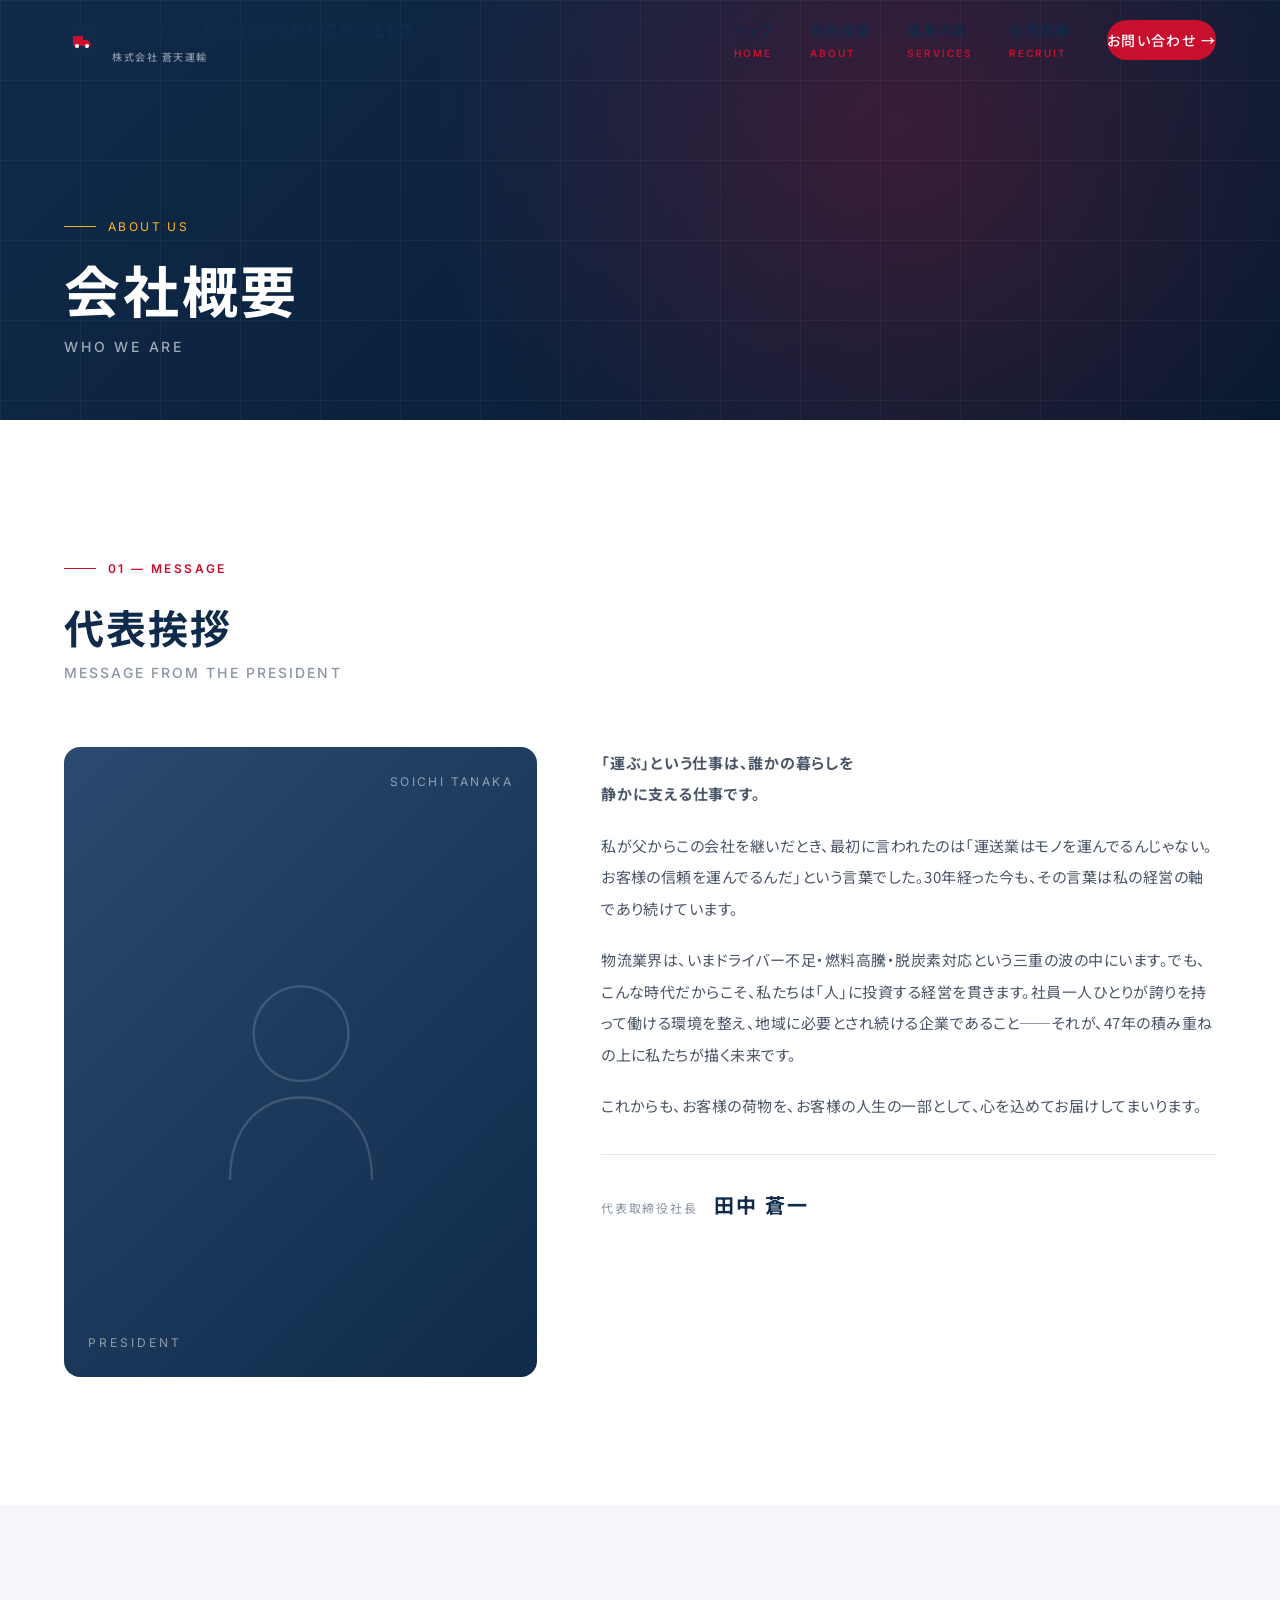
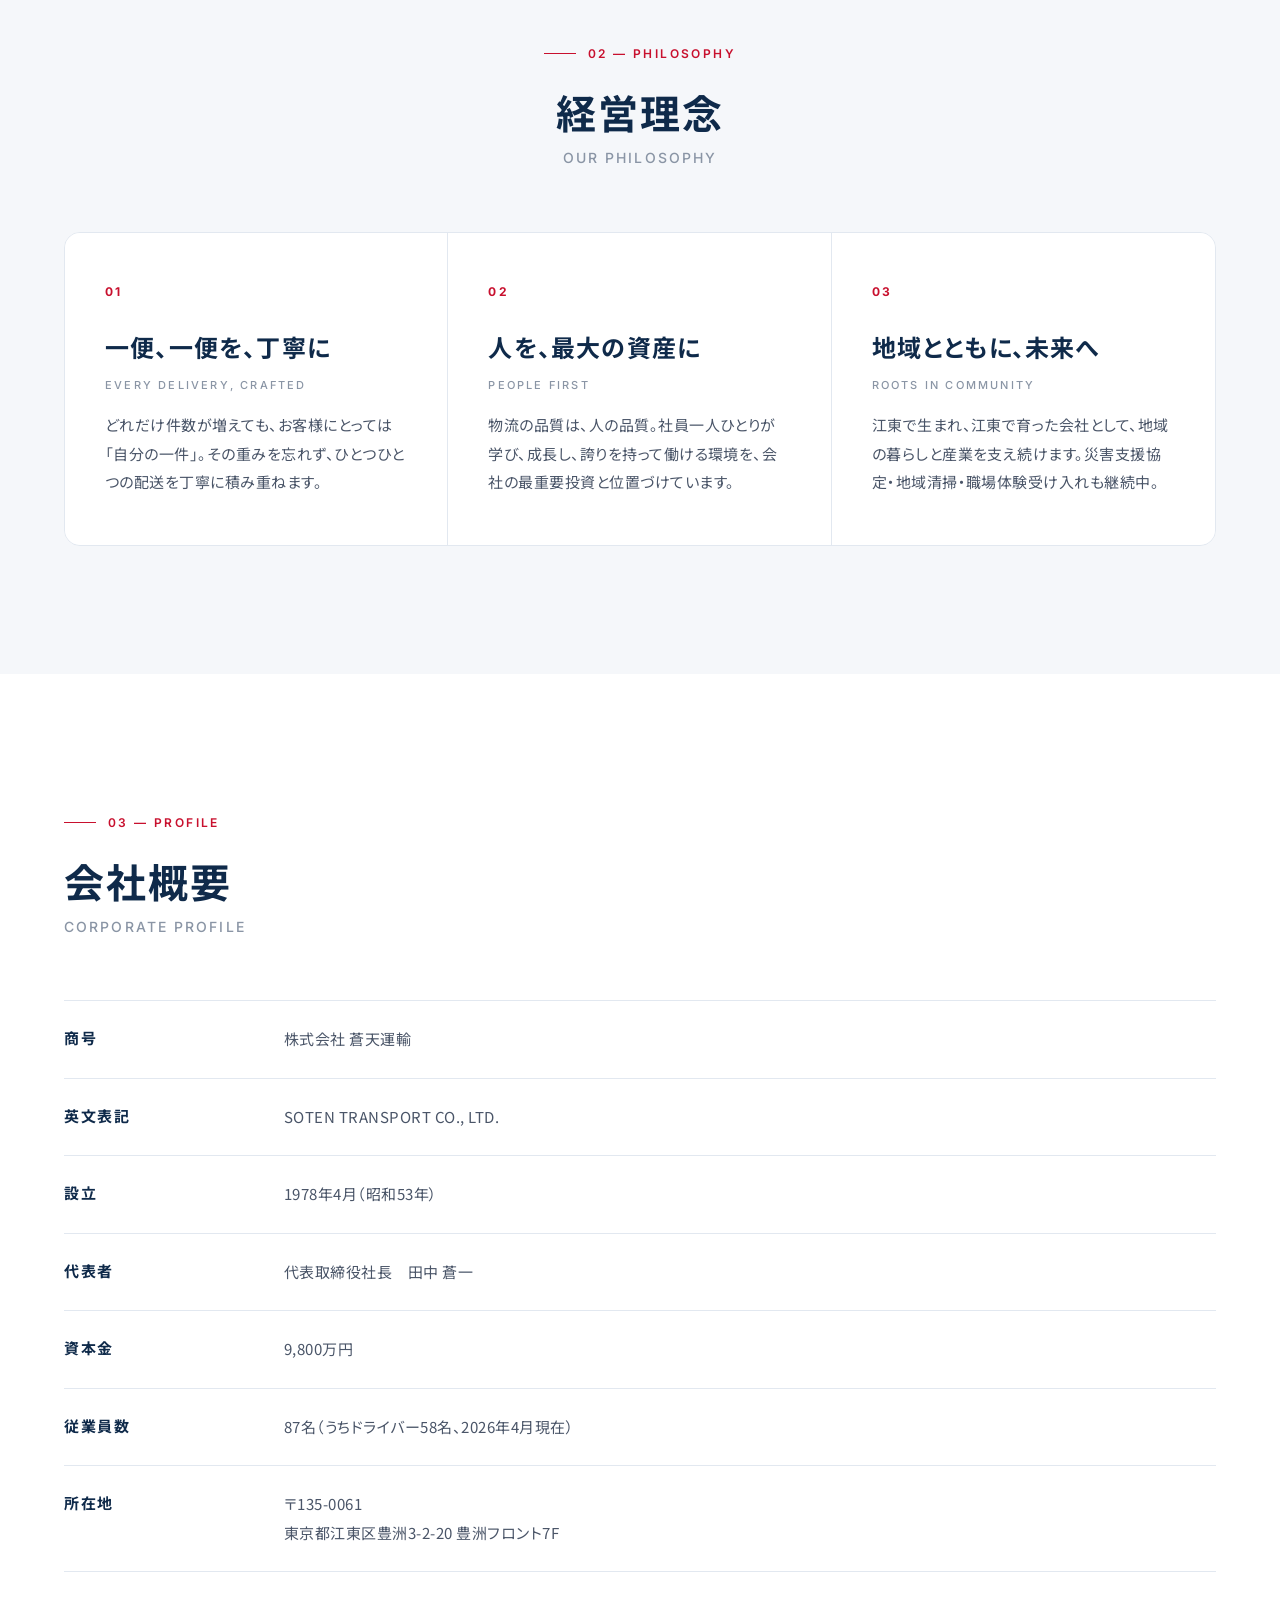
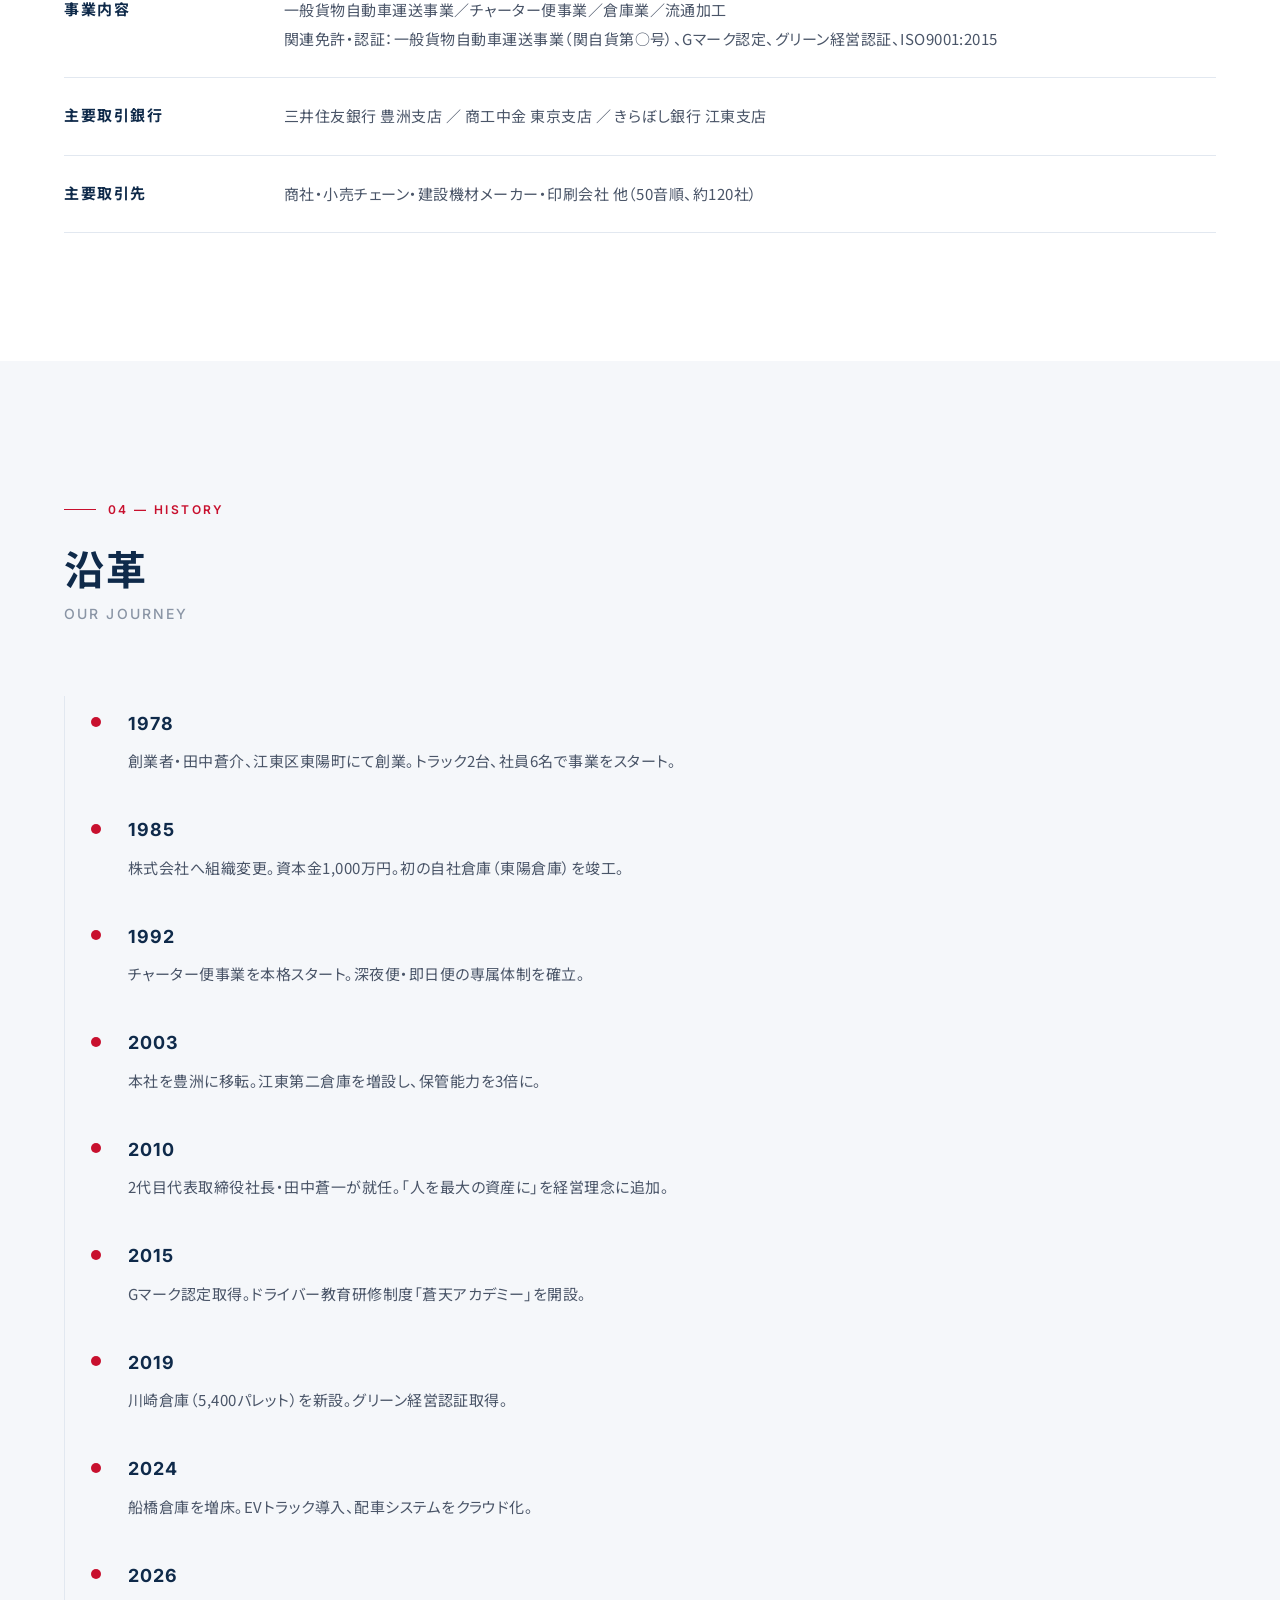
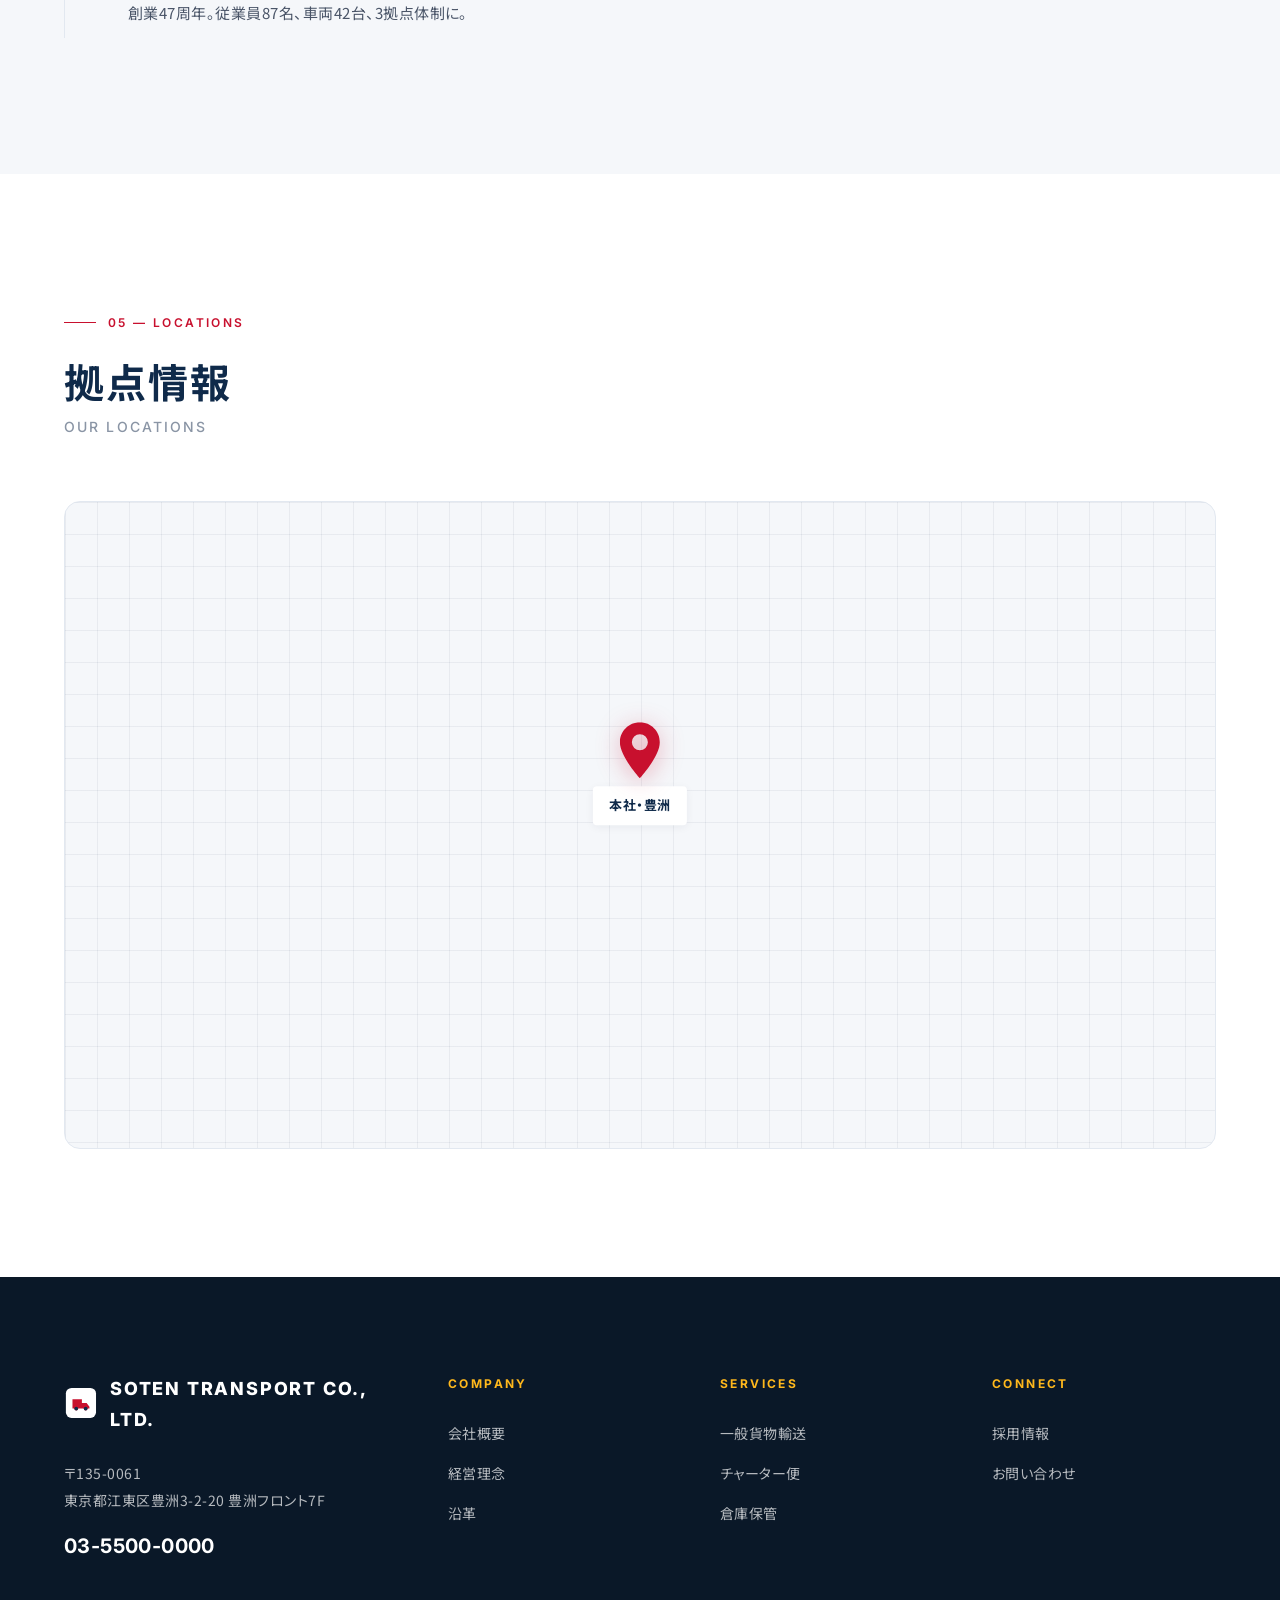
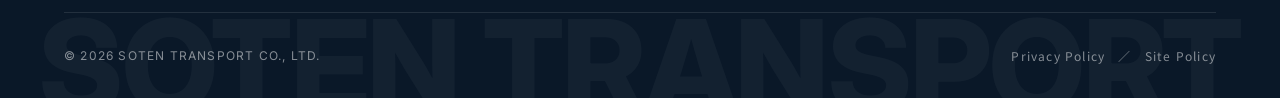
==== about.html @ a07a0244 "initial commit: 運送会社向けマルチページ コーポレートサイト テンプレート - 5ページ構成（トップ/会社概要/事業内容/採用/お問い合わせ） - data/config.json で" ====
<!DOCTYPE html>
<html lang="ja">
<head>
<meta charset="UTF-8">
<meta name="viewport" content="width=device-width, initial-scale=1">
<title>会社概要 | 株式会社 蒼天運輸</title>
<meta name="description" content="株式会社蒼天運輸の会社概要・経営理念・沿革をご紹介します。1978年創業、東京湾岸の総合物流企業。">
<link rel="preconnect" href="https://fonts.googleapis.com">
<link rel="preconnect" href="https://fonts.gstatic.com" crossorigin>
<link href="https://fonts.googleapis.com/css2?family=Inter:wght@400;500;600;700;800&family=Noto+Sans+JP:wght@400;500;700&display=swap" rel="stylesheet">
<link rel="stylesheet" href="css/style.css">
</head>
<body>

<header class="site-header">
  <div class="site-header__inner">
    <a href="index.html" class="header__logo">
      <span class="header__logo-mark">
        <svg viewBox="0 0 36 36" fill="none" xmlns="http://www.w3.org/2000/svg">
          <rect x="2" y="2" width="32" height="32" rx="6" fill="#0F2A4A"/>
          <path d="M9 22 L9 14 L19 14 L19 18 L24 18 L27 22 L27 24 L25 24 A2 2 0 0 1 21 24 L15 24 A2 2 0 0 1 11 24 L9 24 Z" fill="#C8102E"/>
          <circle cx="13" cy="24" r="2" fill="#fff"/>
          <circle cx="23" cy="24" r="2" fill="#fff"/>
        </svg>
      </span>
      <span class="header__logo-text">
        <span data-cfg="company.nameEn">SOTEN TRANSPORT</span>
        <small data-cfg="company.name">株式会社 蒼天運輸</small>
      </span>
    </a>
    <nav class="header__nav">
      <a href="index.html">トップ<span class="en">Home</span></a>
      <a href="about.html">会社概要<span class="en">About</span></a>
      <a href="services.html">事業内容<span class="en">Services</span></a>
      <a href="recruit.html">採用情報<span class="en">Recruit</span></a>
      <a href="contact.html" class="header__cta">お問い合わせ →</a>
    </nav>
    <button class="header__menu-btn" aria-label="メニュー">
      <span></span><span></span><span></span>
    </button>
  </div>
</header>

<main>

  <section class="page-hero">
    <div class="page-hero__bg"></div>
    <div class="page-hero__grid"></div>
    <div class="container page-hero__inner">
      <div class="page-hero__crumb">ABOUT US</div>
      <h1 class="page-hero__title">
        会社概要
        <span class="en-sub">Who We Are</span>
      </h1>
    </div>
  </section>

  <!-- 代表挨拶 -->
  <section class="section">
    <div class="container">
      <div class="section-header fade-up">
        <div class="section-label">01 — MESSAGE</div>
        <h2 class="section-title">
          代表挨拶
          <span class="en-sub">Message from the President</span>
        </h2>
      </div>
      <div class="president">
        <div class="president__visual fade-up">
          <div class="president__name en">SOICHI TANAKA</div>
          <svg style="position:absolute;top:50%;left:50%;transform:translate(-50%,-50%);width:50%;opacity:0.15" viewBox="0 0 100 100" fill="none">
            <circle cx="50" cy="38" r="20" stroke="#fff" stroke-width="1"/>
            <path d="M20 100 C20 75 35 65 50 65 C65 65 80 75 80 100" stroke="#fff" stroke-width="1"/>
          </svg>
        </div>
        <div class="president__text fade-up fade-up--delay-1">
          <p class="president__quote">「運ぶ」という仕事は、誰かの暮らしを<br>静かに支える仕事です。</p>
          <p>私が父からこの会社を継いだとき、最初に言われたのは「運送業はモノを運んでるんじゃない。お客様の信頼を運んでるんだ」という言葉でした。30年経った今も、その言葉は私の経営の軸であり続けています。</p>
          <p>物流業界は、いまドライバー不足・燃料高騰・脱炭素対応という三重の波の中にいます。でも、こんな時代だからこそ、私たちは「人」に投資する経営を貫きます。社員一人ひとりが誇りを持って働ける環境を整え、地域に必要とされ続ける企業であること──それが、47年の積み重ねの上に私たちが描く未来です。</p>
          <p>これからも、お客様の荷物を、お客様の人生の一部として、心を込めてお届けしてまいります。</p>
          <div class="president__sign">
            <span class="president__sign-title">代表取締役社長</span>
            <span class="president__sign-name" data-cfg="company.president">田中 蒼一</span>
          </div>
        </div>
      </div>
    </div>
  </section>

  <!-- 経営理念 -->
  <section class="section section--alt" id="philosophy">
    <div class="container">
      <div class="section-header section-header--center fade-up">
        <div class="section-label">02 — PHILOSOPHY</div>
        <h2 class="section-title">
          経営理念
          <span class="en-sub">Our Philosophy</span>
        </h2>
      </div>
      <div class="philosophy fade-up">
        <div class="philosophy__cell">
          <div class="philosophy__num">01</div>
          <h3 class="philosophy__title">
            一便、一便を、丁寧に
            <small>Every Delivery, Crafted</small>
          </h3>
          <p class="philosophy__text">どれだけ件数が増えても、お客様にとっては「自分の一件」。その重みを忘れず、ひとつひとつの配送を丁寧に積み重ねます。</p>
        </div>
        <div class="philosophy__cell">
          <div class="philosophy__num">02</div>
          <h3 class="philosophy__title">
            人を、最大の資産に
            <small>People First</small>
          </h3>
          <p class="philosophy__text">物流の品質は、人の品質。社員一人ひとりが学び、成長し、誇りを持って働ける環境を、会社の最重要投資と位置づけています。</p>
        </div>
        <div class="philosophy__cell">
          <div class="philosophy__num">03</div>
          <h3 class="philosophy__title">
            地域とともに、未来へ
            <small>Roots in Community</small>
          </h3>
          <p class="philosophy__text">江東で生まれ、江東で育った会社として、地域の暮らしと産業を支え続けます。災害支援協定・地域清掃・職場体験受け入れも継続中。</p>
        </div>
      </div>
    </div>
  </section>

  <!-- 会社概要 -->
  <section class="section">
    <div class="container">
      <div class="section-header fade-up">
        <div class="section-label">03 — PROFILE</div>
        <h2 class="section-title">
          会社概要
          <span class="en-sub">Corporate Profile</span>
        </h2>
      </div>
      <div class="fade-up">
        <table class="profile-table">
          <tbody>
            <tr>
              <th>商号</th>
              <td data-cfg="company.name">株式会社 蒼天運輸</td>
            </tr>
            <tr>
              <th>英文表記</th>
              <td data-cfg="company.nameEn">SOTEN TRANSPORT CO., LTD.</td>
            </tr>
            <tr>
              <th>設立</th>
              <td><span data-cfg="company.established">1978年4月</span>（昭和53年）</td>
            </tr>
            <tr>
              <th>代表者</th>
              <td>代表取締役社長　<span data-cfg="company.president">田中 蒼一</span></td>
            </tr>
            <tr>
              <th>資本金</th>
              <td data-cfg="company.capital">9,800万円</td>
            </tr>
            <tr>
              <th>従業員数</th>
              <td><span data-cfg="company.employees">87</span>名（うちドライバー58名、2026年4月現在）</td>
            </tr>
            <tr>
              <th>所在地</th>
              <td>
                〒<span data-cfg="company.addressZip">135-0061</span><br>
                <span data-cfg="company.address">東京都江東区豊洲3-2-20 豊洲フロント7F</span>
              </td>
            </tr>
            <tr>
              <th>事業内容</th>
              <td>
                一般貨物自動車運送事業／チャーター便事業／倉庫業／流通加工<br>
                関連免許・認証：一般貨物自動車運送事業（関自貨第○号）、Gマーク認定、グリーン経営認証、ISO9001:2015
              </td>
            </tr>
            <tr>
              <th>主要取引銀行</th>
              <td>三井住友銀行 豊洲支店 ／ 商工中金 東京支店 ／ きらぼし銀行 江東支店</td>
            </tr>
            <tr>
              <th>主要取引先</th>
              <td>商社・小売チェーン・建設機材メーカー・印刷会社 他（50音順、約120社）</td>
            </tr>
          </tbody>
        </table>
      </div>
    </div>
  </section>

  <!-- 沿革 -->
  <section class="section section--alt" id="history">
    <div class="container">
      <div class="section-header fade-up">
        <div class="section-label">04 — HISTORY</div>
        <h2 class="section-title">
          沿革
          <span class="en-sub">Our Journey</span>
        </h2>
      </div>
      <div class="history fade-up">
        <div class="history__item">
          <div class="history__year">1978</div>
          <p class="history__text">創業者・田中蒼介、江東区東陽町にて創業。トラック2台、社員6名で事業をスタート。</p>
        </div>
        <div class="history__item">
          <div class="history__year">1985</div>
          <p class="history__text">株式会社へ組織変更。資本金1,000万円。初の自社倉庫（東陽倉庫）を竣工。</p>
        </div>
        <div class="history__item">
          <div class="history__year">1992</div>
          <p class="history__text">チャーター便事業を本格スタート。深夜便・即日便の専属体制を確立。</p>
        </div>
        <div class="history__item">
          <div class="history__year">2003</div>
          <p class="history__text">本社を豊洲に移転。江東第二倉庫を増設し、保管能力を3倍に。</p>
        </div>
        <div class="history__item">
          <div class="history__year">2010</div>
          <p class="history__text">2代目代表取締役社長・田中蒼一が就任。「人を最大の資産に」を経営理念に追加。</p>
        </div>
        <div class="history__item">
          <div class="history__year">2015</div>
          <p class="history__text">Gマーク認定取得。ドライバー教育研修制度「蒼天アカデミー」を開設。</p>
        </div>
        <div class="history__item">
          <div class="history__year">2019</div>
          <p class="history__text">川崎倉庫（5,400パレット）を新設。グリーン経営認証取得。</p>
        </div>
        <div class="history__item">
          <div class="history__year">2024</div>
          <p class="history__text">船橋倉庫を増床。EVトラック導入、配車システムをクラウド化。</p>
        </div>
        <div class="history__item">
          <div class="history__year">2026</div>
          <p class="history__text">創業47周年。従業員87名、車両42台、3拠点体制に。</p>
        </div>
      </div>
    </div>
  </section>

  <!-- 拠点 -->
  <section class="section">
    <div class="container">
      <div class="section-header fade-up">
        <div class="section-label">05 — LOCATIONS</div>
        <h2 class="section-title">
          拠点情報
          <span class="en-sub">Our Locations</span>
        </h2>
      </div>
      <div class="fade-up">
        <div class="map-placeholder">
          <div class="map-placeholder__pin">
            <svg class="map-placeholder__pin-icon" viewBox="0 0 40 56" fill="currentColor">
              <path d="M20 0C9 0 0 9 0 20c0 14 20 36 20 36s20-22 20-36C40 9 31 0 20 0Zm0 28a8 8 0 1 1 0-16 8 8 0 0 1 0 16Z"/>
            </svg>
            <span class="map-placeholder__pin-label">本社・豊洲</span>
          </div>
        </div>
      </div>
    </div>
  </section>

</main>

<footer class="site-footer">
  <div class="site-footer__brand en">SOTEN TRANSPORT</div>
  <div class="container site-footer__inner">
    <div class="site-footer__top">
      <div>
        <div class="site-footer__logo">
          <span class="site-footer__logo-mark">
            <svg viewBox="0 0 36 36" fill="none" xmlns="http://www.w3.org/2000/svg">
              <rect x="2" y="2" width="32" height="32" rx="6" fill="#fff"/>
              <path d="M9 22 L9 14 L19 14 L19 18 L24 18 L27 22 L27 24 L25 24 A2 2 0 0 1 21 24 L15 24 A2 2 0 0 1 11 24 L9 24 Z" fill="#C8102E"/>
              <circle cx="13" cy="24" r="2" fill="#0F2A4A"/>
              <circle cx="23" cy="24" r="2" fill="#0F2A4A"/>
            </svg>
          </span>
          <span data-cfg="company.nameEn">SOTEN TRANSPORT</span>
        </div>
        <div class="site-footer__address">
          〒<span data-cfg="company.addressZip">135-0061</span><br>
          <span data-cfg="company.address">東京都江東区豊洲3-2-20 豊洲フロント7F</span>
        </div>
        <div class="site-footer__contact" data-cfg="company.phone">03-5500-0000</div>
      </div>
      <div>
        <div class="site-footer__col-title">Company</div>
        <ul class="site-footer__links">
          <li><a href="about.html">会社概要</a></li>
          <li><a href="about.html#philosophy">経営理念</a></li>
          <li><a href="about.html#history">沿革</a></li>
        </ul>
      </div>
      <div>
        <div class="site-footer__col-title">Services</div>
        <ul class="site-footer__links">
          <li><a href="services.html#general">一般貨物輸送</a></li>
          <li><a href="services.html#charter">チャーター便</a></li>
          <li><a href="services.html#warehouse">倉庫保管</a></li>
        </ul>
      </div>
      <div>
        <div class="site-footer__col-title">Connect</div>
        <ul class="site-footer__links">
          <li><a href="recruit.html">採用情報</a></li>
          <li><a href="contact.html">お問い合わせ</a></li>
        </ul>
      </div>
    </div>
    <div class="site-footer__bottom">
      <div class="site-footer__copy">© 2026 SOTEN TRANSPORT CO., LTD.</div>
      <div>Privacy Policy　／　Site Policy</div>
    </div>
  </div>
</footer>

<script src="js/main.js"></script>
</body>
</html>
---- css/style.css ----
/* =========================================
   蒼天運輸 - 公式サイト 共通スタイル
   ========================================= */

:root {
  --color-primary: #0F2A4A;
  --color-primary-dark: #081A30;
  --color-accent: #C8102E;
  --color-accent-dark: #9C0C24;
  --color-highlight: #FFB81C;
  --color-text: #1A1A1A;
  --color-text-sub: #4A5568;
  --color-text-light: #8A95A5;
  --color-bg: #FFFFFF;
  --color-bg-alt: #F5F7FA;
  --color-bg-dark: #0A1828;
  --color-border: #E2E8F0;
  --color-border-dark: #2A3B55;

  --font-jp: "Noto Sans JP", "Hiragino Kaku Gothic ProN", "Yu Gothic Medium", "Meiryo", sans-serif;
  --font-en: "Inter", "Outfit", -apple-system, BlinkMacSystemFont, sans-serif;

  --container: 1200px;
  --container-narrow: 960px;

  --space-2xs: 0.25rem;
  --space-xs: 0.5rem;
  --space-sm: 1rem;
  --space-md: 1.5rem;
  --space-lg: 2.5rem;
  --space-xl: 4rem;
  --space-2xl: 6rem;
  --space-3xl: 8rem;

  --radius-sm: 4px;
  --radius-md: 8px;
  --radius-lg: 16px;

  --transition-fast: 0.2s cubic-bezier(0.4, 0, 0.2, 1);
  --transition: 0.4s cubic-bezier(0.4, 0, 0.2, 1);
  --transition-slow: 0.8s cubic-bezier(0.16, 1, 0.3, 1);

  --shadow-sm: 0 2px 8px rgba(15, 42, 74, 0.06);
  --shadow-md: 0 8px 24px rgba(15, 42, 74, 0.08);
  --shadow-lg: 0 16px 48px rgba(15, 42, 74, 0.12);

  --header-h: 80px;
}

* {
  box-sizing: border-box;
  margin: 0;
  padding: 0;
}

html {
  scroll-behavior: smooth;
  -webkit-text-size-adjust: 100%;
}

body {
  font-family: var(--font-jp);
  font-size: 16px;
  line-height: 1.75;
  color: var(--color-text);
  background: var(--color-bg);
  font-feature-settings: "palt";
  letter-spacing: 0.03em;
  overflow-x: hidden;
}

img {
  max-width: 100%;
  height: auto;
  display: block;
}

a {
  color: inherit;
  text-decoration: none;
  transition: color var(--transition-fast), opacity var(--transition-fast);
}

ul, ol { list-style: none; }

button {
  font-family: inherit;
  cursor: pointer;
  border: none;
  background: none;
}

input, textarea, select {
  font-family: inherit;
  font-size: inherit;
}

/* =========================================
   タイポグラフィ
   ========================================= */
.en {
  font-family: var(--font-en);
  letter-spacing: 0.05em;
}

.section-label {
  display: inline-flex;
  align-items: center;
  gap: 0.75rem;
  font-family: var(--font-en);
  font-size: 0.75rem;
  font-weight: 600;
  letter-spacing: 0.2em;
  text-transform: uppercase;
  color: var(--color-accent);
  margin-bottom: 1.25rem;
}

.section-label::before {
  content: "";
  width: 32px;
  height: 1px;
  background: var(--color-accent);
}

.section-title {
  font-family: var(--font-jp);
  font-size: clamp(1.75rem, 3.5vw, 2.5rem);
  font-weight: 700;
  line-height: 1.4;
  letter-spacing: 0.05em;
  color: var(--color-primary);
  margin-bottom: 1rem;
}

.section-title .en-sub {
  display: block;
  font-family: var(--font-en);
  font-size: 0.875rem;
  font-weight: 500;
  letter-spacing: 0.15em;
  color: var(--color-text-light);
  margin-top: 0.5rem;
  text-transform: uppercase;
}

.section-lead {
  font-size: 1rem;
  line-height: 2;
  color: var(--color-text-sub);
  max-width: 720px;
}

/* =========================================
   レイアウト
   ========================================= */
.container {
  width: 100%;
  max-width: var(--container);
  margin: 0 auto;
  padding: 0 24px;
}

.container-narrow {
  max-width: var(--container-narrow);
}

.section {
  padding: var(--space-3xl) 0;
  position: relative;
}

.section--alt { background: var(--color-bg-alt); }
.section--dark { background: var(--color-bg-dark); color: #fff; }
.section--dark .section-title { color: #fff; }
.section--dark .section-lead { color: rgba(255, 255, 255, 0.7); }

.section-header {
  margin-bottom: var(--space-xl);
}

.section-header--center {
  text-align: center;
}

.section-header--center .section-label {
  justify-content: center;
}

.section-header--center .section-lead {
  margin-left: auto;
  margin-right: auto;
}

/* =========================================
   ヘッダー
   ========================================= */
.site-header {
  position: fixed;
  top: 0;
  left: 0;
  right: 0;
  height: var(--header-h);
  z-index: 100;
  display: flex;
  align-items: center;
  background: transparent;
  transition: background var(--transition), backdrop-filter var(--transition), box-shadow var(--transition);
}

.site-header.is-scrolled {
  background: rgba(255, 255, 255, 0.96);
  backdrop-filter: saturate(180%) blur(16px);
  -webkit-backdrop-filter: saturate(180%) blur(16px);
  box-shadow: 0 1px 0 var(--color-border);
}

.site-header.is-light .header__logo,
.site-header.is-light .header__nav a {
  color: #fff;
}

.site-header__inner {
  width: 100%;
  max-width: var(--container);
  margin: 0 auto;
  padding: 0 24px;
  display: flex;
  align-items: center;
  justify-content: space-between;
}

.header__logo {
  font-family: var(--font-en);
  font-size: 1.125rem;
  font-weight: 800;
  letter-spacing: 0.1em;
  color: var(--color-primary);
  display: flex;
  align-items: center;
  gap: 0.75rem;
  transition: color var(--transition-fast);
}

.header__logo-mark {
  width: 36px;
  height: 36px;
  display: inline-flex;
  align-items: center;
  justify-content: center;
}

.header__logo-mark svg {
  width: 100%;
  height: 100%;
}

.header__logo-text small {
  display: block;
  font-family: var(--font-jp);
  font-size: 0.625rem;
  font-weight: 500;
  letter-spacing: 0.15em;
  color: var(--color-text-light);
  margin-top: 2px;
}

.header__nav {
  display: flex;
  align-items: center;
  gap: 2.25rem;
}

.header__nav a {
  font-family: var(--font-jp);
  font-size: 0.875rem;
  font-weight: 500;
  color: var(--color-primary);
  letter-spacing: 0.1em;
  position: relative;
  padding: 0.5rem 0;
}

.header__nav a .en {
  display: block;
  font-family: var(--font-en);
  font-size: 0.625rem;
  font-weight: 600;
  letter-spacing: 0.2em;
  color: var(--color-accent);
  margin-top: 2px;
  text-transform: uppercase;
}

.header__nav a::after {
  content: "";
  position: absolute;
  left: 0;
  bottom: -2px;
  width: 0;
  height: 1px;
  background: currentColor;
  transition: width var(--transition);
}

.header__nav a:hover::after { width: 100%; }

.header__cta {
  display: inline-flex;
  align-items: center;
  gap: 0.5rem;
  padding: 0.75rem 1.5rem;
  background: var(--color-accent);
  color: #fff !important;
  font-size: 0.875rem;
  font-weight: 600;
  border-radius: 999px;
  transition: background var(--transition-fast), transform var(--transition-fast);
}

.header__cta:hover {
  background: var(--color-accent-dark);
  transform: translateY(-1px);
}

.header__cta::after { content: none !important; }

.header__menu-btn {
  display: none;
  width: 44px;
  height: 44px;
  position: relative;
  z-index: 10;
}

.header__menu-btn span {
  position: absolute;
  left: 10px;
  width: 24px;
  height: 2px;
  background: var(--color-primary);
  transition: transform var(--transition), top var(--transition), opacity var(--transition);
}

.header__menu-btn span:nth-child(1) { top: 14px; }
.header__menu-btn span:nth-child(2) { top: 21px; }
.header__menu-btn span:nth-child(3) { top: 28px; }

.site-header.is-light .header__menu-btn span { background: #fff; }

body.is-menu-open .header__menu-btn span:nth-child(1) {
  top: 21px;
  transform: rotate(45deg);
}
body.is-menu-open .header__menu-btn span:nth-child(2) { opacity: 0; }
body.is-menu-open .header__menu-btn span:nth-child(3) {
  top: 21px;
  transform: rotate(-45deg);
}

/* =========================================
   ヒーロー（FV）
   ========================================= */
.hero {
  position: relative;
  min-height: 100vh;
  display: flex;
  align-items: center;
  background: var(--color-primary);
  color: #fff;
  overflow: hidden;
  padding: calc(var(--header-h) + 4rem) 0 4rem;
}

.hero__bg {
  position: absolute;
  inset: 0;
  background-size: cover;
  background-position: center;
  z-index: 0;
}

.hero__bg::after {
  content: "";
  position: absolute;
  inset: 0;
  background: linear-gradient(135deg, rgba(8, 26, 48, 0.85) 0%, rgba(15, 42, 74, 0.5) 60%, rgba(200, 16, 46, 0.2) 100%);
}

.hero__bg--placeholder {
  background:
    radial-gradient(circle at 80% 20%, rgba(200, 16, 46, 0.35), transparent 50%),
    radial-gradient(circle at 20% 80%, rgba(255, 184, 28, 0.15), transparent 50%),
    linear-gradient(135deg, #0F2A4A 0%, #081A30 100%);
}

.hero__grid {
  position: absolute;
  inset: 0;
  background-image:
    linear-gradient(rgba(255, 255, 255, 0.04) 1px, transparent 1px),
    linear-gradient(90deg, rgba(255, 255, 255, 0.04) 1px, transparent 1px);
  background-size: 80px 80px;
  z-index: 1;
}

.hero__inner {
  position: relative;
  z-index: 2;
  width: 100%;
  max-width: var(--container);
  margin: 0 auto;
  padding: 0 24px;
}

.hero__sublabel {
  font-family: var(--font-en);
  font-size: 0.75rem;
  font-weight: 600;
  letter-spacing: 0.3em;
  color: var(--color-highlight);
  text-transform: uppercase;
  margin-bottom: 1.5rem;
  display: inline-flex;
  align-items: center;
  gap: 0.75rem;
  opacity: 0;
  transform: translateY(20px);
  animation: heroIn 1s 0.2s cubic-bezier(0.16, 1, 0.3, 1) forwards;
}

.hero__sublabel::before {
  content: "";
  width: 40px;
  height: 1px;
  background: var(--color-highlight);
}

.hero__title {
  font-size: clamp(2.5rem, 6vw, 4.5rem);
  font-weight: 700;
  line-height: 1.25;
  letter-spacing: 0.04em;
  margin-bottom: 1.5rem;
  max-width: 900px;
}

.hero__title span {
  display: inline-block;
  opacity: 0;
  transform: translateY(30px);
  animation: heroIn 0.9s cubic-bezier(0.16, 1, 0.3, 1) forwards;
}

.hero__title span:nth-child(1) { animation-delay: 0.4s; }
.hero__title span:nth-child(2) { animation-delay: 0.55s; }
.hero__title span:nth-child(3) { animation-delay: 0.7s; }

.hero__lead {
  font-size: 1.0625rem;
  line-height: 2;
  max-width: 560px;
  color: rgba(255, 255, 255, 0.85);
  opacity: 0;
  transform: translateY(20px);
  animation: heroIn 1s 0.9s cubic-bezier(0.16, 1, 0.3, 1) forwards;
  margin-bottom: 2.5rem;
}

.hero__cta {
  display: flex;
  gap: 1rem;
  flex-wrap: wrap;
  opacity: 0;
  transform: translateY(20px);
  animation: heroIn 1s 1.1s cubic-bezier(0.16, 1, 0.3, 1) forwards;
}

@keyframes heroIn {
  to { opacity: 1; transform: translateY(0); }
}

.hero__meta {
  position: absolute;
  bottom: 2.5rem;
  left: 0;
  right: 0;
  z-index: 2;
  display: flex;
  justify-content: space-between;
  align-items: flex-end;
  padding: 0 calc((100% - var(--container)) / 2 + 24px);
  font-family: var(--font-en);
  font-size: 0.75rem;
  letter-spacing: 0.2em;
  text-transform: uppercase;
  color: rgba(255, 255, 255, 0.7);
}

.hero__scroll {
  display: flex;
  flex-direction: column;
  align-items: center;
  gap: 1rem;
}

.hero__scroll-line {
  width: 1px;
  height: 60px;
  background: rgba(255, 255, 255, 0.4);
  position: relative;
  overflow: hidden;
}

.hero__scroll-line::after {
  content: "";
  position: absolute;
  top: -60px;
  left: 0;
  width: 100%;
  height: 60px;
  background: linear-gradient(to bottom, transparent, #fff);
  animation: scrollLine 2.4s infinite;
}

@keyframes scrollLine {
  0% { top: -60px; }
  100% { top: 60px; }
}

/* セカンドヒーロー（下層ページ） */
.page-hero {
  position: relative;
  min-height: 420px;
  display: flex;
  align-items: flex-end;
  background: var(--color-primary);
  color: #fff;
  padding: calc(var(--header-h) + 4rem) 0 4rem;
  overflow: hidden;
}

.page-hero__bg {
  position: absolute;
  inset: 0;
  background:
    radial-gradient(circle at 70% 30%, rgba(200, 16, 46, 0.25), transparent 50%),
    linear-gradient(135deg, #0F2A4A 0%, #081A30 100%);
}

.page-hero__grid {
  position: absolute;
  inset: 0;
  background-image:
    linear-gradient(rgba(255, 255, 255, 0.04) 1px, transparent 1px),
    linear-gradient(90deg, rgba(255, 255, 255, 0.04) 1px, transparent 1px);
  background-size: 80px 80px;
}

.page-hero__inner {
  position: relative;
  z-index: 1;
}

.page-hero__crumb {
  font-family: var(--font-en);
  font-size: 0.75rem;
  letter-spacing: 0.2em;
  color: var(--color-highlight);
  text-transform: uppercase;
  margin-bottom: 1rem;
  display: flex;
  align-items: center;
  gap: 0.75rem;
}

.page-hero__crumb::before {
  content: "";
  width: 32px;
  height: 1px;
  background: var(--color-highlight);
}

.page-hero__title {
  font-size: clamp(2rem, 5vw, 3.5rem);
  font-weight: 700;
  letter-spacing: 0.05em;
  line-height: 1.3;
}

.page-hero__title .en-sub {
  display: block;
  font-family: var(--font-en);
  font-size: 0.875rem;
  font-weight: 500;
  letter-spacing: 0.2em;
  color: rgba(255, 255, 255, 0.6);
  margin-top: 0.75rem;
  text-transform: uppercase;
}

/* =========================================
   ボタン
   ========================================= */
.btn {
  display: inline-flex;
  align-items: center;
  gap: 0.75rem;
  padding: 1.1rem 2rem;
  font-size: 0.9375rem;
  font-weight: 600;
  letter-spacing: 0.1em;
  border-radius: 999px;
  transition: all var(--transition);
  position: relative;
  overflow: hidden;
}

.btn--primary {
  background: var(--color-accent);
  color: #fff;
}

.btn--primary:hover {
  background: var(--color-accent-dark);
  transform: translateY(-2px);
  box-shadow: 0 12px 32px rgba(200, 16, 46, 0.3);
}

.btn--outline {
  background: transparent;
  color: #fff;
  border: 1px solid rgba(255, 255, 255, 0.4);
}

.btn--outline:hover {
  background: rgba(255, 255, 255, 0.1);
  border-color: #fff;
}

.btn--dark {
  background: var(--color-primary);
  color: #fff;
}

.btn--dark:hover {
  background: var(--color-primary-dark);
  transform: translateY(-2px);
}

.btn__arrow {
  width: 18px;
  height: 18px;
  display: inline-flex;
  align-items: center;
  justify-content: center;
  transition: transform var(--transition);
}

.btn:hover .btn__arrow {
  transform: translateX(4px);
}

/* インラインリンク */
.link-arrow {
  display: inline-flex;
  align-items: center;
  gap: 0.5rem;
  font-weight: 600;
  font-size: 0.875rem;
  letter-spacing: 0.1em;
  color: var(--color-accent);
  position: relative;
}

.link-arrow::after {
  content: "→";
  transition: transform var(--transition-fast);
}

.link-arrow:hover::after {
  transform: translateX(4px);
}

/* =========================================
   トップ：ニュース
   ========================================= */
.news-strip {
  background: #fff;
  border-bottom: 1px solid var(--color-border);
  padding: 1.5rem 0;
}

.news-strip__inner {
  display: flex;
  align-items: center;
  gap: 2rem;
}

.news-strip__label {
  display: flex;
  flex-direction: column;
  font-family: var(--font-en);
  font-size: 0.875rem;
  font-weight: 700;
  letter-spacing: 0.15em;
  color: var(--color-primary);
  padding-right: 2rem;
  border-right: 1px solid var(--color-border);
  flex-shrink: 0;
}

.news-strip__label small {
  font-family: var(--font-jp);
  font-size: 0.625rem;
  color: var(--color-text-light);
  margin-top: 2px;
}

.news-strip__list {
  flex: 1;
  display: flex;
  flex-direction: column;
  gap: 0.5rem;
}

.news-strip__item {
  display: flex;
  align-items: center;
  gap: 1.25rem;
  font-size: 0.875rem;
}

.news-strip__date {
  font-family: var(--font-en);
  color: var(--color-text-light);
  flex-shrink: 0;
}

.news-strip__tag {
  display: inline-block;
  padding: 0.15rem 0.75rem;
  font-size: 0.6875rem;
  font-weight: 600;
  letter-spacing: 0.1em;
  border: 1px solid var(--color-border);
  border-radius: 999px;
  color: var(--color-text-sub);
  flex-shrink: 0;
}

.news-strip__item a {
  color: var(--color-text);
  transition: color var(--transition-fast);
  overflow: hidden;
  text-overflow: ellipsis;
  white-space: nowrap;
}

.news-strip__item a:hover { color: var(--color-accent); }

/* =========================================
   About セクション
   ========================================= */
.about-grid {
  display: grid;
  grid-template-columns: 1fr 1.2fr;
  gap: 5rem;
  align-items: center;
}

.about-grid__visual {
  position: relative;
  aspect-ratio: 4 / 5;
  background: linear-gradient(135deg, #1a3a5f, #0F2A4A);
  border-radius: var(--radius-lg);
  overflow: hidden;
}

.about-grid__visual::before {
  content: "";
  position: absolute;
  inset: 0;
  background:
    radial-gradient(circle at 30% 30%, rgba(255, 184, 28, 0.15), transparent 50%),
    radial-gradient(circle at 70% 70%, rgba(200, 16, 46, 0.2), transparent 50%);
}

.about-grid__visual-label {
  position: absolute;
  bottom: 2rem;
  left: 2rem;
  font-family: var(--font-en);
  font-size: 0.75rem;
  letter-spacing: 0.2em;
  color: rgba(255, 255, 255, 0.6);
  text-transform: uppercase;
}

.about-grid__visual-year {
  position: absolute;
  top: 50%;
  left: 50%;
  transform: translate(-50%, -50%);
  font-family: var(--font-en);
  font-size: clamp(5rem, 12vw, 9rem);
  font-weight: 800;
  color: rgba(255, 255, 255, 0.08);
  letter-spacing: -0.02em;
  white-space: nowrap;
}

.about-grid__visual-truck {
  position: absolute;
  bottom: 30%;
  left: 50%;
  transform: translateX(-50%);
  width: 60%;
  opacity: 0.7;
}

.about-grid__content p {
  font-size: 1rem;
  line-height: 2.1;
  color: var(--color-text-sub);
  margin-bottom: 1.5rem;
}

/* =========================================
   Services
   ========================================= */
.services-grid {
  display: grid;
  grid-template-columns: repeat(3, 1fr);
  gap: 2rem;
}

.service-card {
  position: relative;
  background: #fff;
  border-radius: var(--radius-lg);
  padding: 2.5rem;
  overflow: hidden;
  border: 1px solid var(--color-border);
  transition: transform var(--transition), box-shadow var(--transition), border-color var(--transition);
  display: flex;
  flex-direction: column;
  min-height: 380px;
}

.service-card:hover {
  transform: translateY(-6px);
  box-shadow: var(--shadow-lg);
  border-color: transparent;
}

.service-card__num {
  font-family: var(--font-en);
  font-size: 0.75rem;
  font-weight: 700;
  letter-spacing: 0.2em;
  color: var(--color-accent);
  margin-bottom: 1.5rem;
}

.service-card__icon {
  width: 56px;
  height: 56px;
  margin-bottom: 1.5rem;
  color: var(--color-primary);
}

.service-card__title {
  font-size: 1.375rem;
  font-weight: 700;
  letter-spacing: 0.05em;
  color: var(--color-primary);
  margin-bottom: 1rem;
}

.service-card__title small {
  display: block;
  font-family: var(--font-en);
  font-size: 0.6875rem;
  font-weight: 500;
  letter-spacing: 0.2em;
  color: var(--color-text-light);
  margin-top: 0.25rem;
  text-transform: uppercase;
}

.service-card__text {
  font-size: 0.9375rem;
  line-height: 1.9;
  color: var(--color-text-sub);
  flex: 1;
  margin-bottom: 1.5rem;
}

/* =========================================
   Numbers (数字で見る)
   ========================================= */
.numbers {
  display: grid;
  grid-template-columns: repeat(4, 1fr);
  gap: 1px;
  background: var(--color-border-dark);
  border: 1px solid var(--color-border-dark);
  border-radius: var(--radius-lg);
  overflow: hidden;
}

.numbers__cell {
  background: var(--color-bg-dark);
  padding: 3rem 2rem;
  text-align: left;
  position: relative;
}

.numbers__label {
  font-family: var(--font-en);
  font-size: 0.6875rem;
  font-weight: 600;
  letter-spacing: 0.25em;
  color: var(--color-highlight);
  text-transform: uppercase;
  margin-bottom: 1rem;
}

.numbers__value {
  font-family: var(--font-en);
  font-size: clamp(2.5rem, 4.5vw, 3.5rem);
  font-weight: 800;
  line-height: 1;
  color: #fff;
  letter-spacing: -0.02em;
  display: flex;
  align-items: baseline;
  gap: 0.25rem;
}

.numbers__unit {
  font-size: 0.875rem;
  font-weight: 500;
  letter-spacing: 0.1em;
  color: rgba(255, 255, 255, 0.6);
  margin-left: 0.25rem;
}

.numbers__caption {
  font-size: 0.8125rem;
  color: rgba(255, 255, 255, 0.7);
  margin-top: 0.75rem;
  letter-spacing: 0.05em;
}

/* =========================================
   Recruit CTA
   ========================================= */
.recruit-cta {
  position: relative;
  background: var(--color-primary);
  color: #fff;
  border-radius: var(--radius-lg);
  padding: 4.5rem 4rem;
  overflow: hidden;
  display: grid;
  grid-template-columns: 1.3fr 1fr;
  gap: 3rem;
  align-items: center;
}

.recruit-cta::before {
  content: "RECRUIT";
  position: absolute;
  right: -2rem;
  bottom: -3rem;
  font-family: var(--font-en);
  font-size: clamp(8rem, 18vw, 14rem);
  font-weight: 800;
  color: rgba(255, 255, 255, 0.04);
  letter-spacing: -0.04em;
  line-height: 1;
}

.recruit-cta__content {
  position: relative;
  z-index: 1;
}

.recruit-cta__label {
  font-family: var(--font-en);
  font-size: 0.75rem;
  font-weight: 600;
  letter-spacing: 0.25em;
  color: var(--color-highlight);
  margin-bottom: 1.25rem;
  display: inline-flex;
  align-items: center;
  gap: 0.75rem;
}

.recruit-cta__label::before {
  content: "";
  width: 32px;
  height: 1px;
  background: var(--color-highlight);
}

.recruit-cta__title {
  font-size: clamp(1.75rem, 3.5vw, 2.5rem);
  font-weight: 700;
  line-height: 1.4;
  margin-bottom: 1.5rem;
  letter-spacing: 0.05em;
}

.recruit-cta__text {
  font-size: 1rem;
  line-height: 2;
  color: rgba(255, 255, 255, 0.8);
  margin-bottom: 2rem;
}

.recruit-cta__action {
  position: relative;
  z-index: 1;
  display: flex;
  flex-direction: column;
  gap: 1rem;
}

/* =========================================
   会社概要ページ：代表挨拶
   ========================================= */
.president {
  display: grid;
  grid-template-columns: 1fr 1.3fr;
  gap: 4rem;
  align-items: start;
}

.president__visual {
  position: relative;
  aspect-ratio: 3 / 4;
  background: linear-gradient(135deg, #2a4a6f, #0F2A4A);
  border-radius: var(--radius-lg);
  overflow: hidden;
}

.president__visual::before {
  content: "PRESIDENT";
  position: absolute;
  bottom: 1.5rem;
  left: 1.5rem;
  font-family: var(--font-en);
  font-size: 0.75rem;
  letter-spacing: 0.25em;
  color: rgba(255, 255, 255, 0.5);
}

.president__name {
  position: absolute;
  top: 1.5rem;
  right: 1.5rem;
  font-family: var(--font-en);
  font-size: 0.75rem;
  letter-spacing: 0.2em;
  color: rgba(255, 255, 255, 0.5);
  text-transform: uppercase;
}

.president__quote {
  font-size: 1.5rem;
  line-height: 1.8;
  font-weight: 700;
  color: var(--color-primary);
  margin-bottom: 2rem;
  letter-spacing: 0.05em;
}

.president__text p {
  font-size: 0.9375rem;
  line-height: 2.1;
  color: var(--color-text-sub);
  margin-bottom: 1.25rem;
}

.president__sign {
  display: flex;
  align-items: baseline;
  gap: 1rem;
  margin-top: 2rem;
  padding-top: 2rem;
  border-top: 1px solid var(--color-border);
}

.president__sign-title {
  font-size: 0.75rem;
  letter-spacing: 0.15em;
  color: var(--color-text-light);
}

.president__sign-name {
  font-size: 1.25rem;
  font-weight: 700;
  color: var(--color-primary);
  letter-spacing: 0.1em;
}

/* 経営理念カード */
.philosophy {
  display: grid;
  grid-template-columns: repeat(3, 1fr);
  gap: 0;
  border: 1px solid var(--color-border);
  border-radius: var(--radius-lg);
  overflow: hidden;
}

.philosophy__cell {
  padding: 3rem 2.5rem;
  background: #fff;
  border-right: 1px solid var(--color-border);
}

.philosophy__cell:last-child { border-right: none; }

.philosophy__num {
  font-family: var(--font-en);
  font-size: 0.75rem;
  font-weight: 700;
  letter-spacing: 0.2em;
  color: var(--color-accent);
  margin-bottom: 1.5rem;
}

.philosophy__title {
  font-size: 1.5rem;
  font-weight: 700;
  color: var(--color-primary);
  margin-bottom: 1rem;
  letter-spacing: 0.05em;
}

.philosophy__title small {
  display: block;
  font-family: var(--font-en);
  font-size: 0.6875rem;
  font-weight: 500;
  letter-spacing: 0.2em;
  color: var(--color-text-light);
  margin-top: 0.5rem;
  text-transform: uppercase;
}

.philosophy__text {
  font-size: 0.9375rem;
  line-height: 1.9;
  color: var(--color-text-sub);
}

/* 会社概要テーブル */
.profile-table {
  width: 100%;
  border-collapse: collapse;
}

.profile-table tr {
  border-bottom: 1px solid var(--color-border);
}

.profile-table tr:first-child {
  border-top: 1px solid var(--color-border);
}

.profile-table th,
.profile-table td {
  padding: 1.5rem 0;
  text-align: left;
  vertical-align: top;
  font-size: 0.9375rem;
}

.profile-table th {
  width: 220px;
  font-weight: 700;
  color: var(--color-primary);
  letter-spacing: 0.1em;
}

.profile-table td {
  color: var(--color-text-sub);
  line-height: 1.9;
}

/* 沿革タイムライン */
.history {
  position: relative;
  padding-left: 2rem;
}

.history::before {
  content: "";
  position: absolute;
  left: 0;
  top: 0.5rem;
  bottom: 0.5rem;
  width: 1px;
  background: var(--color-border);
}

.history__item {
  position: relative;
  padding: 1.25rem 0 1.25rem 2rem;
}

.history__item::before {
  content: "";
  position: absolute;
  left: -0.31rem;
  top: 1.85rem;
  width: 10px;
  height: 10px;
  background: var(--color-accent);
  border-radius: 50%;
}

.history__year {
  font-family: var(--font-en);
  font-size: 1.125rem;
  font-weight: 700;
  color: var(--color-primary);
  margin-bottom: 0.5rem;
  letter-spacing: 0.05em;
}

.history__text {
  font-size: 0.9375rem;
  color: var(--color-text-sub);
  line-height: 1.8;
}

/* =========================================
   事業内容ページ
   ========================================= */
.service-detail {
  display: grid;
  grid-template-columns: 1fr 1.2fr;
  gap: 5rem;
  align-items: center;
}

.service-detail--reverse .service-detail__visual {
  order: 2;
}

.service-detail__visual {
  position: relative;
  aspect-ratio: 4 / 3;
  background: linear-gradient(135deg, #1a3a5f, #0F2A4A);
  border-radius: var(--radius-lg);
  overflow: hidden;
}

.service-detail__visual-num {
  position: absolute;
  top: 1.5rem;
  left: 1.5rem;
  font-family: var(--font-en);
  font-size: clamp(4rem, 8vw, 6rem);
  font-weight: 800;
  color: rgba(255, 255, 255, 0.08);
  letter-spacing: -0.02em;
  line-height: 1;
}

.service-detail__visual-label {
  position: absolute;
  bottom: 1.5rem;
  left: 1.5rem;
  font-family: var(--font-en);
  font-size: 0.75rem;
  letter-spacing: 0.25em;
  color: rgba(255, 255, 255, 0.6);
  text-transform: uppercase;
}

.service-detail__label {
  font-family: var(--font-en);
  font-size: 0.75rem;
  font-weight: 700;
  letter-spacing: 0.25em;
  color: var(--color-accent);
  margin-bottom: 1rem;
}

.service-detail__title {
  font-size: clamp(1.75rem, 3vw, 2.25rem);
  font-weight: 700;
  color: var(--color-primary);
  margin-bottom: 1.5rem;
  letter-spacing: 0.05em;
  line-height: 1.4;
}

.service-detail__text {
  font-size: 1rem;
  line-height: 2.1;
  color: var(--color-text-sub);
  margin-bottom: 2rem;
}

.service-detail__features {
  display: grid;
  grid-template-columns: 1fr 1fr;
  gap: 1.25rem;
  border-top: 1px solid var(--color-border);
  padding-top: 2rem;
}

.service-detail__feature {
  font-size: 0.875rem;
  line-height: 1.7;
  color: var(--color-text-sub);
  position: relative;
  padding-left: 1.5rem;
}

.service-detail__feature::before {
  content: "";
  position: absolute;
  left: 0;
  top: 0.65rem;
  width: 8px;
  height: 8px;
  background: var(--color-accent);
  border-radius: 50%;
}

/* 取扱品目マーキー */
.marquee {
  overflow: hidden;
  padding: 2rem 0;
  background: var(--color-bg-alt);
  border-top: 1px solid var(--color-border);
  border-bottom: 1px solid var(--color-border);
  position: relative;
}

.marquee::before,
.marquee::after {
  content: "";
  position: absolute;
  top: 0;
  bottom: 0;
  width: 120px;
  z-index: 2;
  pointer-events: none;
}

.marquee::before {
  left: 0;
  background: linear-gradient(to right, var(--color-bg-alt), transparent);
}

.marquee::after {
  right: 0;
  background: linear-gradient(to left, var(--color-bg-alt), transparent);
}

.marquee__track {
  display: flex;
  gap: 3rem;
  white-space: nowrap;
  animation: marquee 40s linear infinite;
  width: max-content;
}

.marquee__item {
  font-family: var(--font-en);
  font-size: 1.5rem;
  font-weight: 700;
  letter-spacing: 0.1em;
  color: var(--color-primary);
  display: flex;
  align-items: center;
  gap: 3rem;
}

.marquee__item::after {
  content: "●";
  font-size: 0.5rem;
  color: var(--color-accent);
}

@keyframes marquee {
  from { transform: translateX(0); }
  to { transform: translateX(-50%); }
}

/* =========================================
   採用ページ
   ========================================= */
.recruit-message {
  text-align: center;
  max-width: 800px;
  margin: 0 auto;
}

.recruit-message__catch {
  font-size: clamp(1.75rem, 4vw, 2.75rem);
  font-weight: 700;
  line-height: 1.6;
  color: var(--color-primary);
  letter-spacing: 0.05em;
  margin-bottom: 2rem;
}

.recruit-message__catch em {
  font-style: normal;
  color: var(--color-accent);
}

.recruit-message__text {
  font-size: 1rem;
  line-height: 2.1;
  color: var(--color-text-sub);
}

/* 募集職種タブ */
.position-tabs {
  margin-top: 4rem;
}

.position-tabs__nav {
  display: grid;
  grid-template-columns: repeat(4, 1fr);
  gap: 0;
  border-bottom: 2px solid var(--color-border);
  margin-bottom: 3rem;
}

.position-tabs__btn {
  padding: 1.5rem 1rem;
  font-family: var(--font-jp);
  font-size: 1rem;
  font-weight: 700;
  letter-spacing: 0.1em;
  color: var(--color-text-light);
  text-align: center;
  border-bottom: 3px solid transparent;
  margin-bottom: -2px;
  transition: color var(--transition), border-color var(--transition);
  position: relative;
}

.position-tabs__btn small {
  display: block;
  font-family: var(--font-en);
  font-size: 0.625rem;
  font-weight: 600;
  letter-spacing: 0.2em;
  margin-top: 0.25rem;
  color: var(--color-text-light);
  text-transform: uppercase;
}

.position-tabs__btn.is-active {
  color: var(--color-primary);
  border-color: var(--color-accent);
}

.position-tabs__btn.is-active small { color: var(--color-accent); }

.position-tabs__panel {
  display: none;
  animation: tabIn 0.4s ease-out;
}

.position-tabs__panel.is-active { display: block; }

@keyframes tabIn {
  from { opacity: 0; transform: translateY(8px); }
  to { opacity: 1; transform: translateY(0); }
}

.position-panel {
  display: grid;
  grid-template-columns: 1fr 1.5fr;
  gap: 3rem;
  align-items: start;
}

.position-panel__visual {
  position: relative;
  aspect-ratio: 1 / 1;
  background: linear-gradient(135deg, #1a3a5f, #0F2A4A);
  border-radius: var(--radius-lg);
  overflow: hidden;
}

.position-panel__visual-icon {
  position: absolute;
  top: 50%;
  left: 50%;
  transform: translate(-50%, -50%);
  width: 35%;
  color: rgba(255, 255, 255, 0.4);
}

.position-panel__visual-label {
  position: absolute;
  bottom: 1.5rem;
  left: 1.5rem;
  font-family: var(--font-en);
  font-size: 0.75rem;
  letter-spacing: 0.25em;
  color: rgba(255, 255, 255, 0.6);
  text-transform: uppercase;
}

.position-panel__detail {
  width: 100%;
}

.position-panel__title {
  font-size: 1.75rem;
  font-weight: 700;
  color: var(--color-primary);
  margin-bottom: 1rem;
  letter-spacing: 0.05em;
}

.position-panel__lead {
  font-size: 0.9375rem;
  line-height: 2;
  color: var(--color-text-sub);
  margin-bottom: 2rem;
}

.position-panel__table {
  width: 100%;
  border-collapse: collapse;
}

.position-panel__table tr {
  border-bottom: 1px solid var(--color-border);
}

.position-panel__table tr:first-child {
  border-top: 1px solid var(--color-border);
}

.position-panel__table th {
  width: 140px;
  padding: 1rem 0;
  text-align: left;
  font-size: 0.8125rem;
  font-weight: 700;
  letter-spacing: 0.1em;
  color: var(--color-primary);
  vertical-align: top;
}

.position-panel__table td {
  padding: 1rem 0;
  font-size: 0.9375rem;
  color: var(--color-text-sub);
  line-height: 1.8;
}

/* 社員ボイス */
.voices {
  display: grid;
  grid-template-columns: repeat(3, 1fr);
  gap: 2rem;
}

.voice-card {
  background: #fff;
  border-radius: var(--radius-lg);
  overflow: hidden;
  border: 1px solid var(--color-border);
  transition: transform var(--transition), box-shadow var(--transition);
}

.voice-card:hover {
  transform: translateY(-4px);
  box-shadow: var(--shadow-md);
}

.voice-card__visual {
  aspect-ratio: 4 / 3;
  background: linear-gradient(135deg, #1a3a5f, #0F2A4A);
  position: relative;
  display: flex;
  align-items: flex-end;
  padding: 1.5rem;
}

.voice-card__visual-icon {
  position: absolute;
  top: 50%;
  left: 50%;
  transform: translate(-50%, -50%);
  width: 28%;
  color: rgba(255, 255, 255, 0.3);
}

.voice-card__meta {
  position: relative;
  z-index: 1;
  color: #fff;
}

.voice-card__role {
  font-family: var(--font-en);
  font-size: 0.6875rem;
  font-weight: 700;
  letter-spacing: 0.2em;
  color: var(--color-highlight);
  margin-bottom: 0.5rem;
  text-transform: uppercase;
}

.voice-card__name {
  font-size: 1.125rem;
  font-weight: 700;
  letter-spacing: 0.05em;
}

.voice-card__name small {
  font-family: var(--font-en);
  font-size: 0.75rem;
  font-weight: 500;
  margin-left: 0.5rem;
  color: rgba(255, 255, 255, 0.7);
}

.voice-card__body {
  padding: 2rem;
}

.voice-card__catch {
  font-size: 1.125rem;
  font-weight: 700;
  color: var(--color-primary);
  line-height: 1.6;
  margin-bottom: 1rem;
  letter-spacing: 0.04em;
}

.voice-card__text {
  font-size: 0.875rem;
  line-height: 1.9;
  color: var(--color-text-sub);
}

/* 1日の流れ */
.day-flow {
  position: relative;
  padding: 0 2rem;
}

.day-flow__track {
  display: grid;
  grid-template-columns: repeat(6, 1fr);
  gap: 0;
  position: relative;
}

.day-flow__track::before {
  content: "";
  position: absolute;
  top: 56px;
  left: 0;
  right: 0;
  height: 1px;
  background: var(--color-border);
}

.day-flow__step {
  position: relative;
  text-align: center;
  padding: 0 0.5rem;
}

.day-flow__time {
  font-family: var(--font-en);
  font-size: 1.5rem;
  font-weight: 800;
  color: var(--color-primary);
  letter-spacing: 0.02em;
  margin-bottom: 1rem;
  display: block;
}

.day-flow__dot {
  width: 16px;
  height: 16px;
  border-radius: 50%;
  background: var(--color-accent);
  border: 4px solid var(--color-bg-alt);
  margin: 0 auto 1.5rem;
  position: relative;
  z-index: 1;
  box-shadow: 0 0 0 0 rgba(200, 16, 46, 0.4);
}

.day-flow__step.is-visible .day-flow__dot {
  animation: pulse 2s ease-out infinite;
}

@keyframes pulse {
  0% { box-shadow: 0 0 0 0 rgba(200, 16, 46, 0.4); }
  100% { box-shadow: 0 0 0 16px rgba(200, 16, 46, 0); }
}

.day-flow__title {
  font-size: 0.9375rem;
  font-weight: 700;
  color: var(--color-primary);
  margin-bottom: 0.5rem;
  letter-spacing: 0.05em;
}

.day-flow__text {
  font-size: 0.8125rem;
  line-height: 1.7;
  color: var(--color-text-sub);
}

/* 福利厚生 */
.benefits {
  display: grid;
  grid-template-columns: repeat(4, 1fr);
  gap: 1.5rem;
}

.benefit-card {
  padding: 2rem;
  background: #fff;
  border: 1px solid var(--color-border);
  border-radius: var(--radius-md);
  transition: all var(--transition);
}

.benefit-card:hover {
  background: var(--color-primary);
  color: #fff;
  border-color: var(--color-primary);
  transform: translateY(-4px);
}

.benefit-card:hover .benefit-card__title,
.benefit-card:hover .benefit-card__text {
  color: #fff;
}

.benefit-card:hover .benefit-card__icon {
  color: var(--color-highlight);
}

.benefit-card__icon {
  width: 40px;
  height: 40px;
  color: var(--color-accent);
  margin-bottom: 1.25rem;
  transition: color var(--transition);
}

.benefit-card__title {
  font-size: 1rem;
  font-weight: 700;
  color: var(--color-primary);
  margin-bottom: 0.75rem;
  letter-spacing: 0.05em;
  transition: color var(--transition);
}

.benefit-card__text {
  font-size: 0.8125rem;
  line-height: 1.7;
  color: var(--color-text-sub);
  transition: color var(--transition);
}

/* FAQアコーディオン */
.faq {
  border-top: 1px solid var(--color-border);
}

.faq__item {
  border-bottom: 1px solid var(--color-border);
}

.faq__q {
  width: 100%;
  padding: 1.75rem 0;
  display: flex;
  align-items: center;
  gap: 1.5rem;
  text-align: left;
  font-size: 1rem;
  font-weight: 700;
  color: var(--color-primary);
  letter-spacing: 0.05em;
  transition: color var(--transition-fast);
}

.faq__q-mark {
  font-family: var(--font-en);
  font-size: 1.125rem;
  font-weight: 800;
  color: var(--color-accent);
  flex-shrink: 0;
}

.faq__q-text { flex: 1; }

.faq__q-toggle {
  width: 24px;
  height: 24px;
  position: relative;
  flex-shrink: 0;
}

.faq__q-toggle::before,
.faq__q-toggle::after {
  content: "";
  position: absolute;
  left: 50%;
  top: 50%;
  width: 14px;
  height: 2px;
  background: var(--color-primary);
  transform: translate(-50%, -50%);
  transition: transform var(--transition);
}

.faq__q-toggle::after {
  transform: translate(-50%, -50%) rotate(90deg);
}

.faq__item.is-open .faq__q-toggle::after {
  transform: translate(-50%, -50%) rotate(0deg);
}

.faq__a {
  max-height: 0;
  overflow: hidden;
  transition: max-height var(--transition);
}

.faq__a-inner {
  padding: 0 0 1.75rem 3rem;
  font-size: 0.9375rem;
  line-height: 1.9;
  color: var(--color-text-sub);
  position: relative;
}

.faq__a-inner::before {
  content: "A";
  position: absolute;
  left: 0;
  top: 0;
  font-family: var(--font-en);
  font-size: 1.125rem;
  font-weight: 800;
  color: var(--color-text-light);
}

/* =========================================
   お問い合わせ
   ========================================= */
.contact-grid {
  display: grid;
  grid-template-columns: 1fr 1.5fr;
  gap: 4rem;
}

.contact-info__block {
  margin-bottom: 2.5rem;
  padding-bottom: 2.5rem;
  border-bottom: 1px solid var(--color-border);
}

.contact-info__block:last-child {
  border-bottom: none;
}

.contact-info__label {
  font-family: var(--font-en);
  font-size: 0.6875rem;
  font-weight: 700;
  letter-spacing: 0.25em;
  color: var(--color-accent);
  margin-bottom: 0.75rem;
  text-transform: uppercase;
}

.contact-info__title {
  font-size: 1.25rem;
  font-weight: 700;
  color: var(--color-primary);
  margin-bottom: 1rem;
  letter-spacing: 0.05em;
}

.contact-info__value {
  font-family: var(--font-en);
  font-size: 1.75rem;
  font-weight: 700;
  color: var(--color-primary);
  letter-spacing: 0.02em;
}

.contact-info__sub {
  font-size: 0.8125rem;
  color: var(--color-text-sub);
  margin-top: 0.5rem;
}

.contact-form {
  display: flex;
  flex-direction: column;
  gap: 1.75rem;
}

.form-field {
  display: flex;
  flex-direction: column;
  gap: 0.5rem;
}

.form-field--row {
  display: grid;
  grid-template-columns: 1fr 1fr;
  gap: 1.5rem;
}

.form-label {
  font-size: 0.8125rem;
  font-weight: 700;
  letter-spacing: 0.1em;
  color: var(--color-primary);
  display: flex;
  align-items: center;
  gap: 0.5rem;
}

.form-label--required::after {
  content: "必須";
  display: inline-block;
  padding: 0.1rem 0.5rem;
  font-size: 0.625rem;
  font-weight: 700;
  letter-spacing: 0.1em;
  background: var(--color-accent);
  color: #fff;
  border-radius: 999px;
}

.form-input,
.form-select,
.form-textarea {
  width: 100%;
  padding: 1rem 1.25rem;
  font-size: 0.9375rem;
  color: var(--color-text);
  background: #fff;
  border: 1px solid var(--color-border);
  border-radius: var(--radius-md);
  transition: border-color var(--transition-fast), box-shadow var(--transition-fast);
}

.form-input:focus,
.form-select:focus,
.form-textarea:focus {
  outline: none;
  border-color: var(--color-primary);
  box-shadow: 0 0 0 4px rgba(15, 42, 74, 0.08);
}

.form-textarea {
  min-height: 160px;
  resize: vertical;
  font-family: inherit;
}

.form-submit {
  margin-top: 1rem;
  align-self: flex-start;
}

/* 地図プレースホルダー */
.map-placeholder {
  aspect-ratio: 16 / 9;
  background: var(--color-bg-alt);
  border-radius: var(--radius-lg);
  position: relative;
  overflow: hidden;
  border: 1px solid var(--color-border);
}

.map-placeholder::before {
  content: "";
  position: absolute;
  inset: 0;
  background-image:
    linear-gradient(rgba(15, 42, 74, 0.06) 1px, transparent 1px),
    linear-gradient(90deg, rgba(15, 42, 74, 0.06) 1px, transparent 1px);
  background-size: 32px 32px;
}

.map-placeholder__pin {
  position: absolute;
  top: 50%;
  left: 50%;
  transform: translate(-50%, -100%);
  display: flex;
  flex-direction: column;
  align-items: center;
  gap: 0.5rem;
}

.map-placeholder__pin-icon {
  width: 40px;
  height: 56px;
  color: var(--color-accent);
  filter: drop-shadow(0 4px 12px rgba(200, 16, 46, 0.3));
}

.map-placeholder__pin-label {
  background: #fff;
  padding: 0.5rem 1rem;
  font-size: 0.8125rem;
  font-weight: 700;
  letter-spacing: 0.05em;
  color: var(--color-primary);
  border-radius: var(--radius-sm);
  box-shadow: var(--shadow-sm);
  white-space: nowrap;
}

/* =========================================
   フッター
   ========================================= */
.site-footer {
  background: var(--color-bg-dark);
  color: rgba(255, 255, 255, 0.7);
  padding: var(--space-2xl) 0 2rem;
  position: relative;
  overflow: hidden;
}

.site-footer__brand {
  font-family: var(--font-en);
  font-size: clamp(4rem, 10vw, 8rem);
  font-weight: 800;
  letter-spacing: -0.02em;
  color: rgba(255, 255, 255, 0.04);
  position: absolute;
  bottom: -2rem;
  left: 50%;
  transform: translateX(-50%);
  line-height: 1;
  white-space: nowrap;
  pointer-events: none;
}

.site-footer__inner {
  position: relative;
  z-index: 1;
}

.site-footer__top {
  display: grid;
  grid-template-columns: 1.5fr 1fr 1fr 1fr;
  gap: 3rem;
  padding-bottom: 3rem;
  border-bottom: 1px solid rgba(255, 255, 255, 0.1);
  margin-bottom: 2rem;
}

.site-footer__logo {
  font-family: var(--font-en);
  font-size: 1.125rem;
  font-weight: 800;
  letter-spacing: 0.1em;
  color: #fff;
  display: flex;
  align-items: center;
  gap: 0.75rem;
  margin-bottom: 1.5rem;
}

.site-footer__logo-mark {
  width: 36px;
  height: 36px;
}

.site-footer__address {
  font-size: 0.875rem;
  line-height: 1.9;
  margin-bottom: 1rem;
}

.site-footer__contact {
  font-family: var(--font-en);
  font-size: 1.25rem;
  font-weight: 700;
  color: #fff;
  letter-spacing: 0.02em;
}

.site-footer__col-title {
  font-family: var(--font-en);
  font-size: 0.75rem;
  font-weight: 700;
  letter-spacing: 0.2em;
  color: var(--color-highlight);
  margin-bottom: 1.5rem;
  text-transform: uppercase;
}

.site-footer__links {
  display: flex;
  flex-direction: column;
  gap: 0.75rem;
}

.site-footer__links a {
  font-size: 0.875rem;
  color: rgba(255, 255, 255, 0.7);
  transition: color var(--transition-fast);
}

.site-footer__links a:hover {
  color: #fff;
}

.site-footer__bottom {
  display: flex;
  justify-content: space-between;
  align-items: center;
  font-size: 0.75rem;
  color: rgba(255, 255, 255, 0.5);
  letter-spacing: 0.1em;
}

.site-footer__copy {
  font-family: var(--font-en);
}

/* =========================================
   スクロールアニメーション
   ========================================= */
.fade-up {
  opacity: 0;
  transform: translateY(30px);
  transition: opacity var(--transition-slow), transform var(--transition-slow);
}

.fade-up.is-visible {
  opacity: 1;
  transform: translateY(0);
}

.fade-up--delay-1 { transition-delay: 0.1s; }
.fade-up--delay-2 { transition-delay: 0.2s; }
.fade-up--delay-3 { transition-delay: 0.3s; }
.fade-up--delay-4 { transition-delay: 0.4s; }

/* =========================================
   モバイル対応
   ========================================= */
@media (max-width: 1024px) {
  .about-grid,
  .president,
  .service-detail,
  .position-panel,
  .recruit-cta,
  .contact-grid {
    grid-template-columns: 1fr;
    gap: 2.5rem;
  }

  .service-detail--reverse .service-detail__visual {
    order: 0;
  }

  .services-grid {
    grid-template-columns: repeat(2, 1fr);
  }

  .voices {
    grid-template-columns: repeat(2, 1fr);
  }

  .numbers {
    grid-template-columns: repeat(2, 1fr);
  }

  .benefits {
    grid-template-columns: repeat(2, 1fr);
  }

  .philosophy {
    grid-template-columns: 1fr;
  }

  .philosophy__cell {
    border-right: none;
    border-bottom: 1px solid var(--color-border);
  }

  .philosophy__cell:last-child {
    border-bottom: none;
  }

  .day-flow__track {
    grid-template-columns: repeat(3, 1fr);
    gap: 2rem;
  }

  .day-flow__track::before { display: none; }

  .site-footer__top {
    grid-template-columns: 1fr 1fr;
    gap: 2rem;
  }
}

@media (max-width: 768px) {
  :root {
    --header-h: 64px;
  }

  .section {
    padding: var(--space-2xl) 0;
  }

  .header__nav {
    position: fixed;
    top: 0;
    right: 0;
    bottom: 0;
    width: 100%;
    max-width: 360px;
    background: var(--color-primary);
    flex-direction: column;
    justify-content: center;
    align-items: flex-start;
    padding: 2rem;
    gap: 1.5rem;
    transform: translateX(100%);
    transition: transform var(--transition);
    box-shadow: -16px 0 48px rgba(0, 0, 0, 0.2);
  }

  body.is-menu-open .header__nav {
    transform: translateX(0);
  }

  body.is-menu-open {
    overflow: hidden;
  }

  .header__nav a {
    color: #fff !important;
    font-size: 1.125rem;
    width: 100%;
    padding: 1rem 0;
    border-bottom: 1px solid rgba(255, 255, 255, 0.1);
  }

  .header__nav a .en {
    color: var(--color-highlight);
    font-size: 0.625rem;
    margin-top: 4px;
  }

  .header__cta {
    width: 100%;
    justify-content: center;
    margin-top: 1rem;
    background: var(--color-accent);
  }

  .header__menu-btn {
    display: block;
  }

  .hero {
    min-height: 88vh;
  }

  .hero__meta {
    display: none;
  }

  .services-grid,
  .voices,
  .numbers,
  .benefits {
    grid-template-columns: 1fr;
  }

  .day-flow__track {
    grid-template-columns: 1fr;
  }

  .recruit-cta {
    padding: 3rem 2rem;
  }

  .position-tabs__nav {
    grid-template-columns: repeat(2, 1fr);
  }

  .form-field--row {
    grid-template-columns: 1fr;
  }

  .site-footer__top {
    grid-template-columns: 1fr;
    gap: 2.5rem;
  }

  .site-footer__bottom {
    flex-direction: column;
    gap: 1rem;
    text-align: center;
  }

  .news-strip__inner {
    flex-direction: column;
    align-items: flex-start;
    gap: 1rem;
  }

  .news-strip__label {
    border-right: none;
    border-bottom: 1px solid var(--color-border);
    padding: 0 0 1rem 0;
    width: 100%;
    flex-direction: row;
    align-items: baseline;
    gap: 0.5rem;
  }

  .profile-table th,
  .profile-table td {
    display: block;
    width: 100%;
    padding: 0.75rem 0;
  }

  .profile-table th {
    padding-top: 1.25rem;
    padding-bottom: 0.5rem;
  }
}
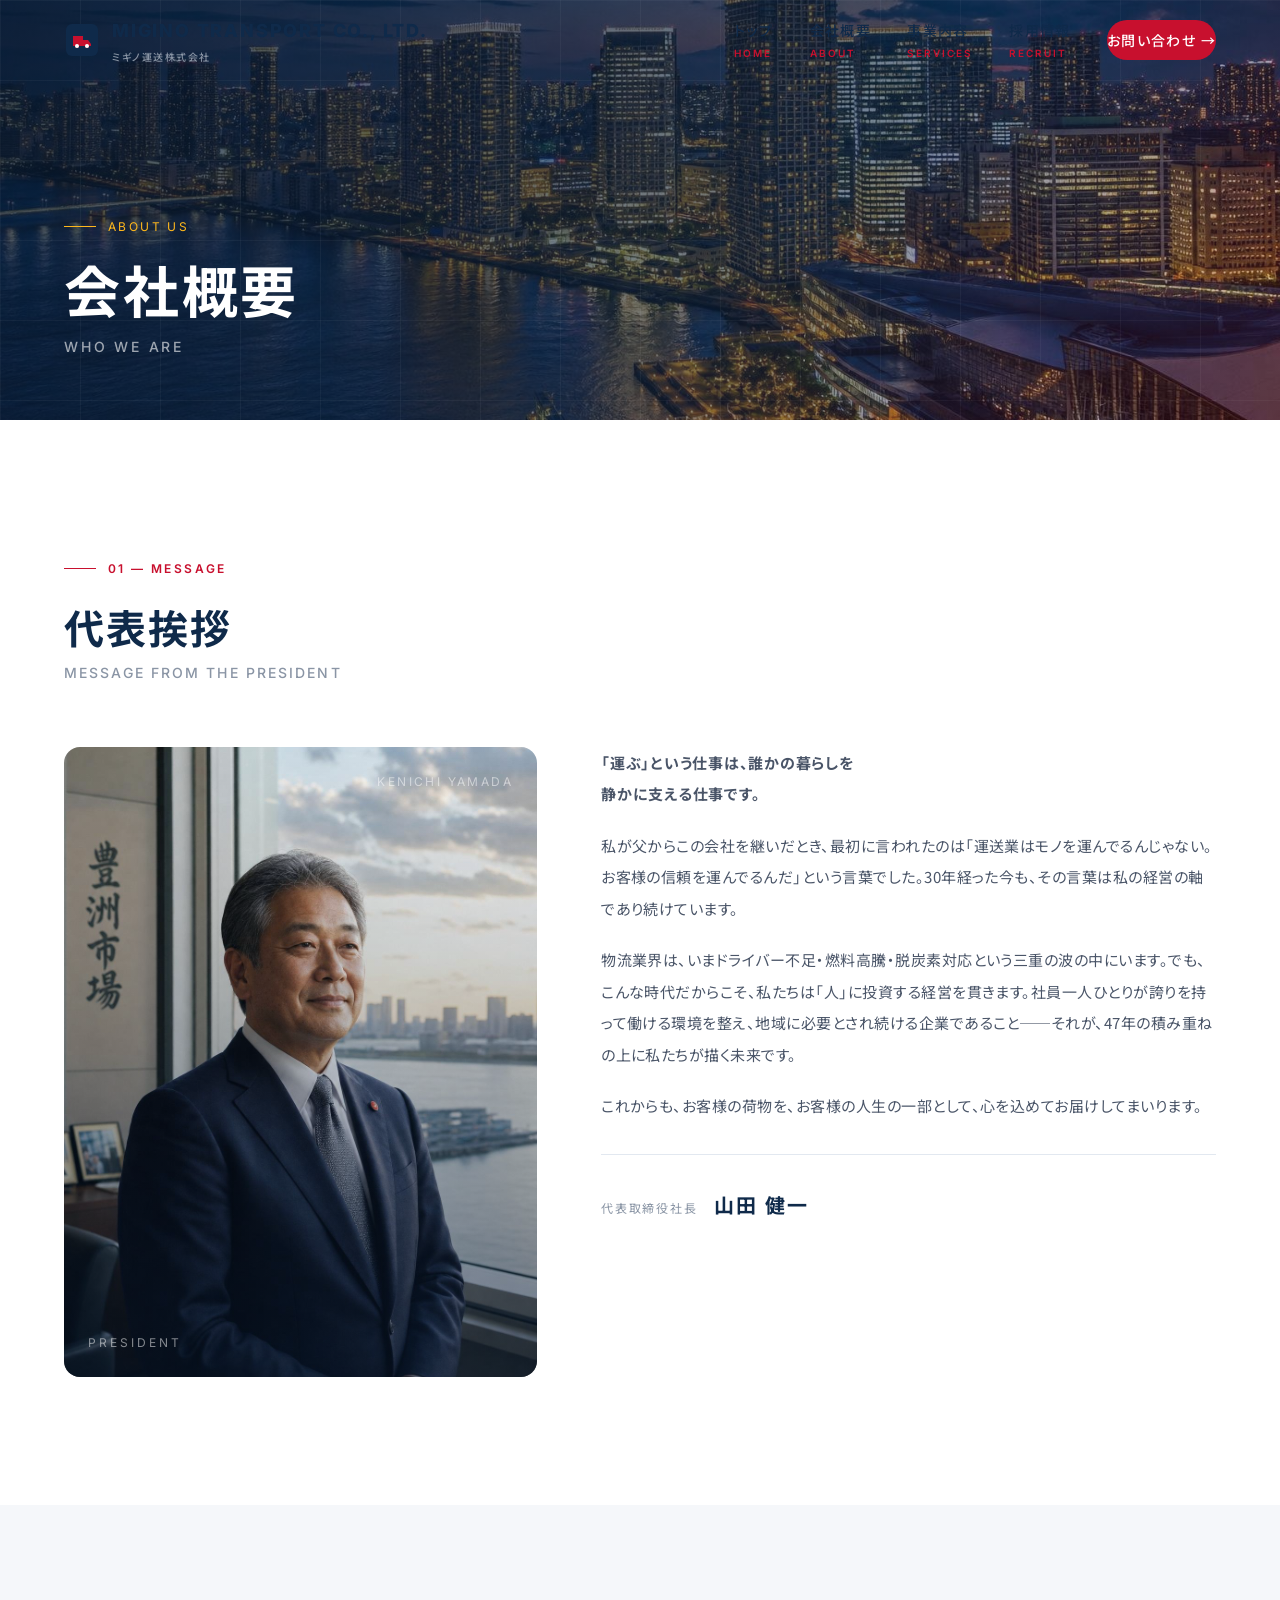
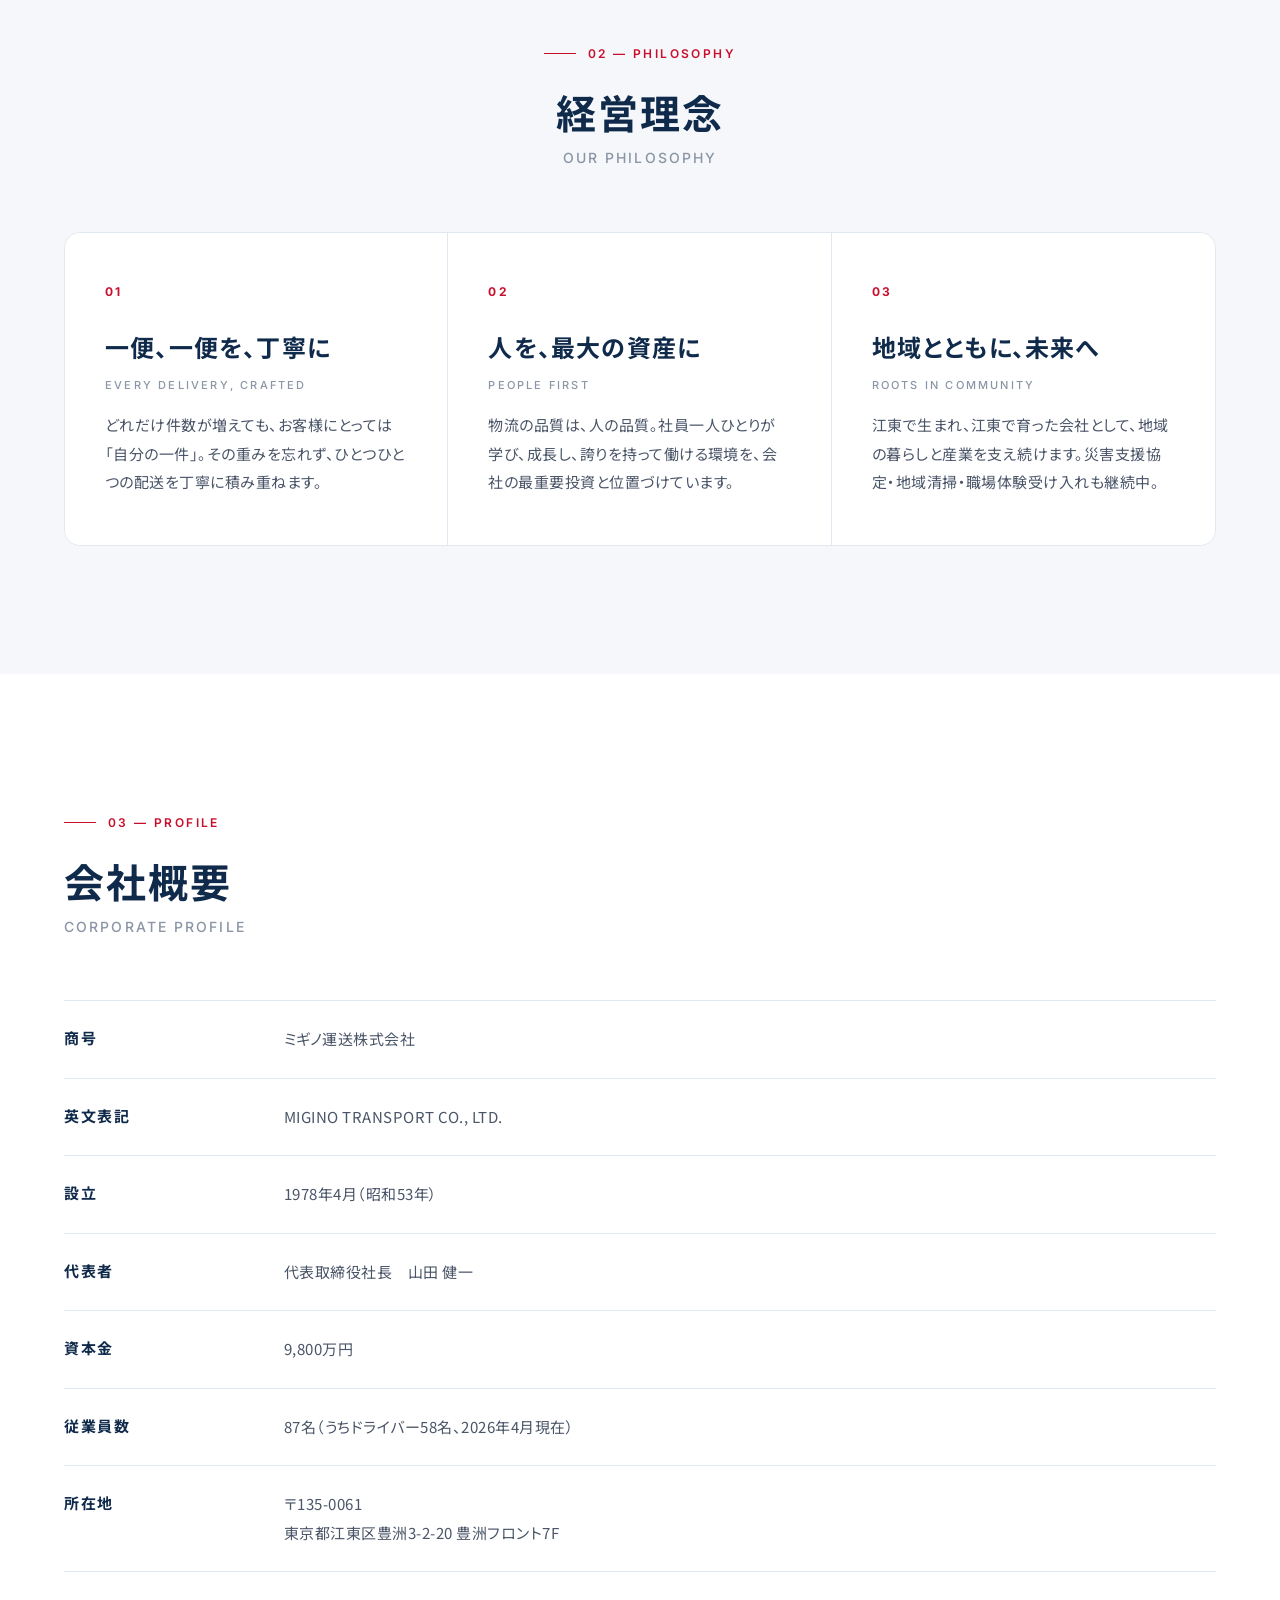
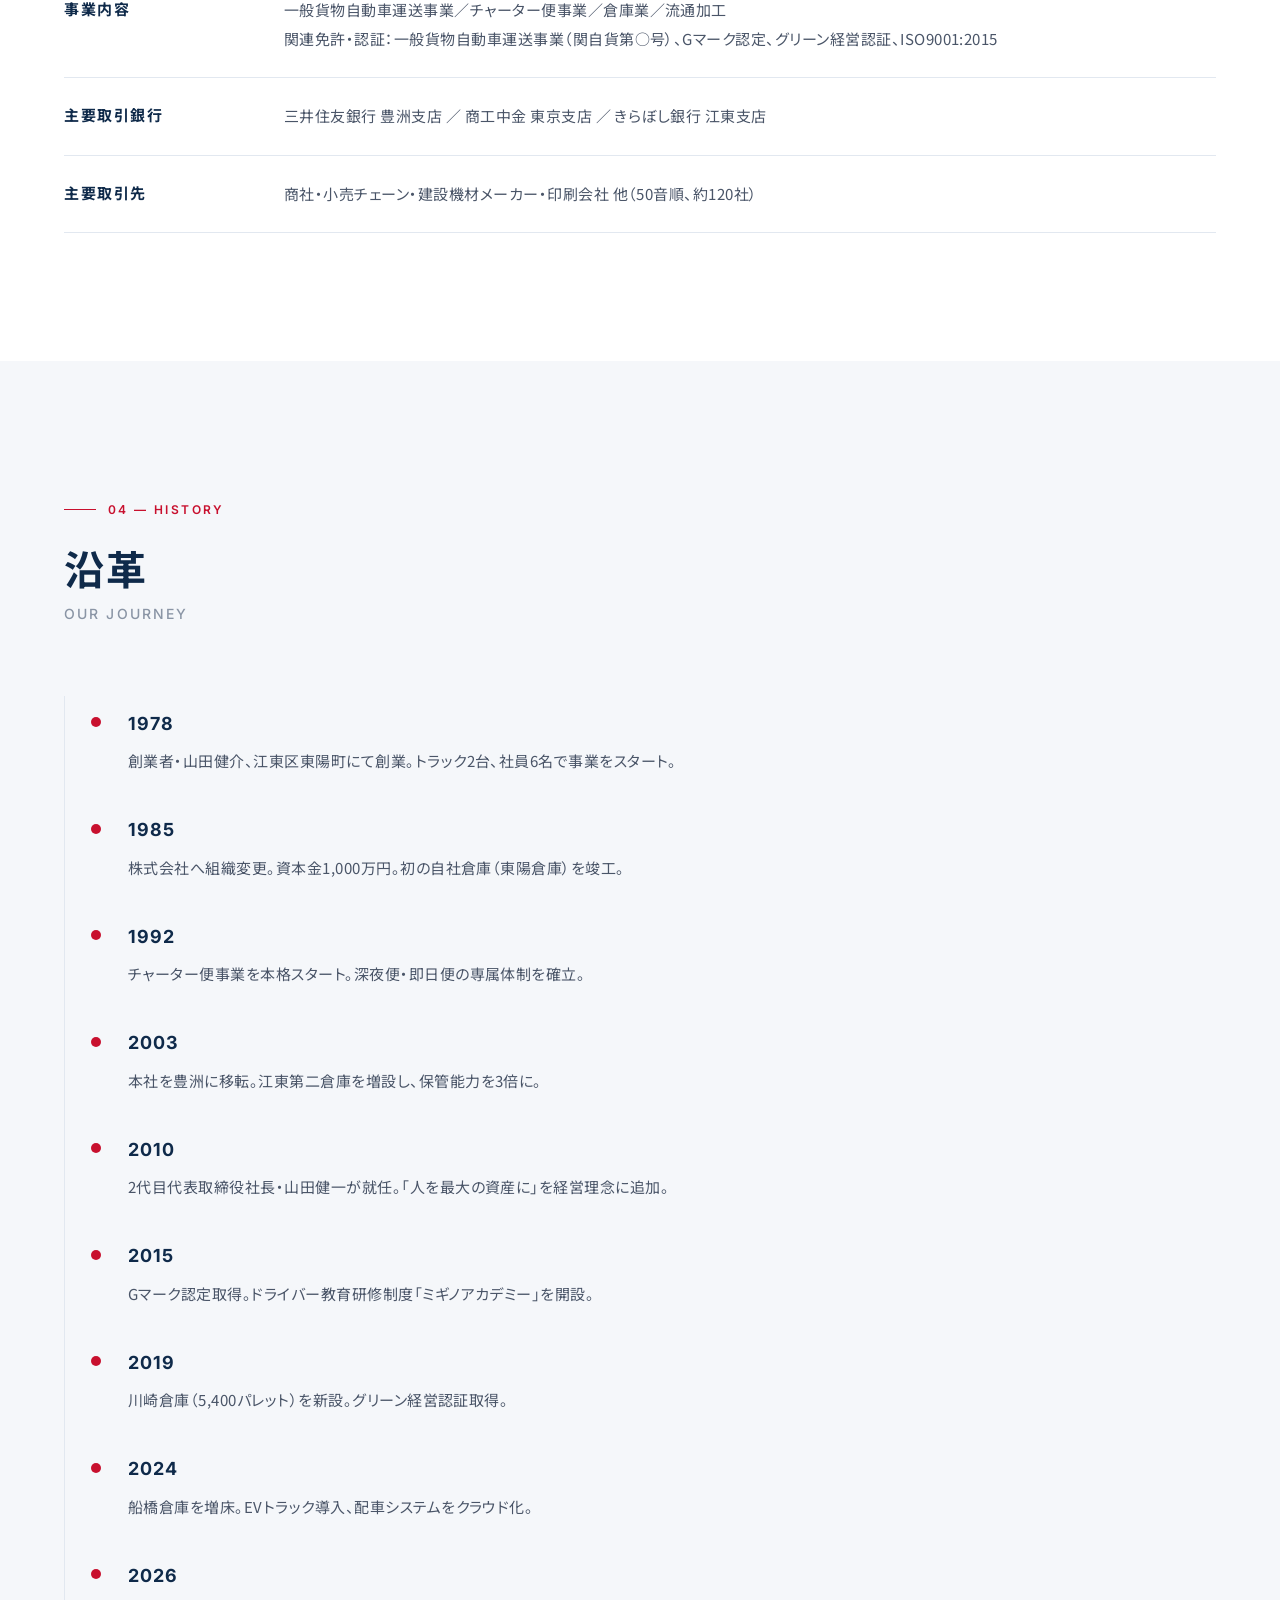
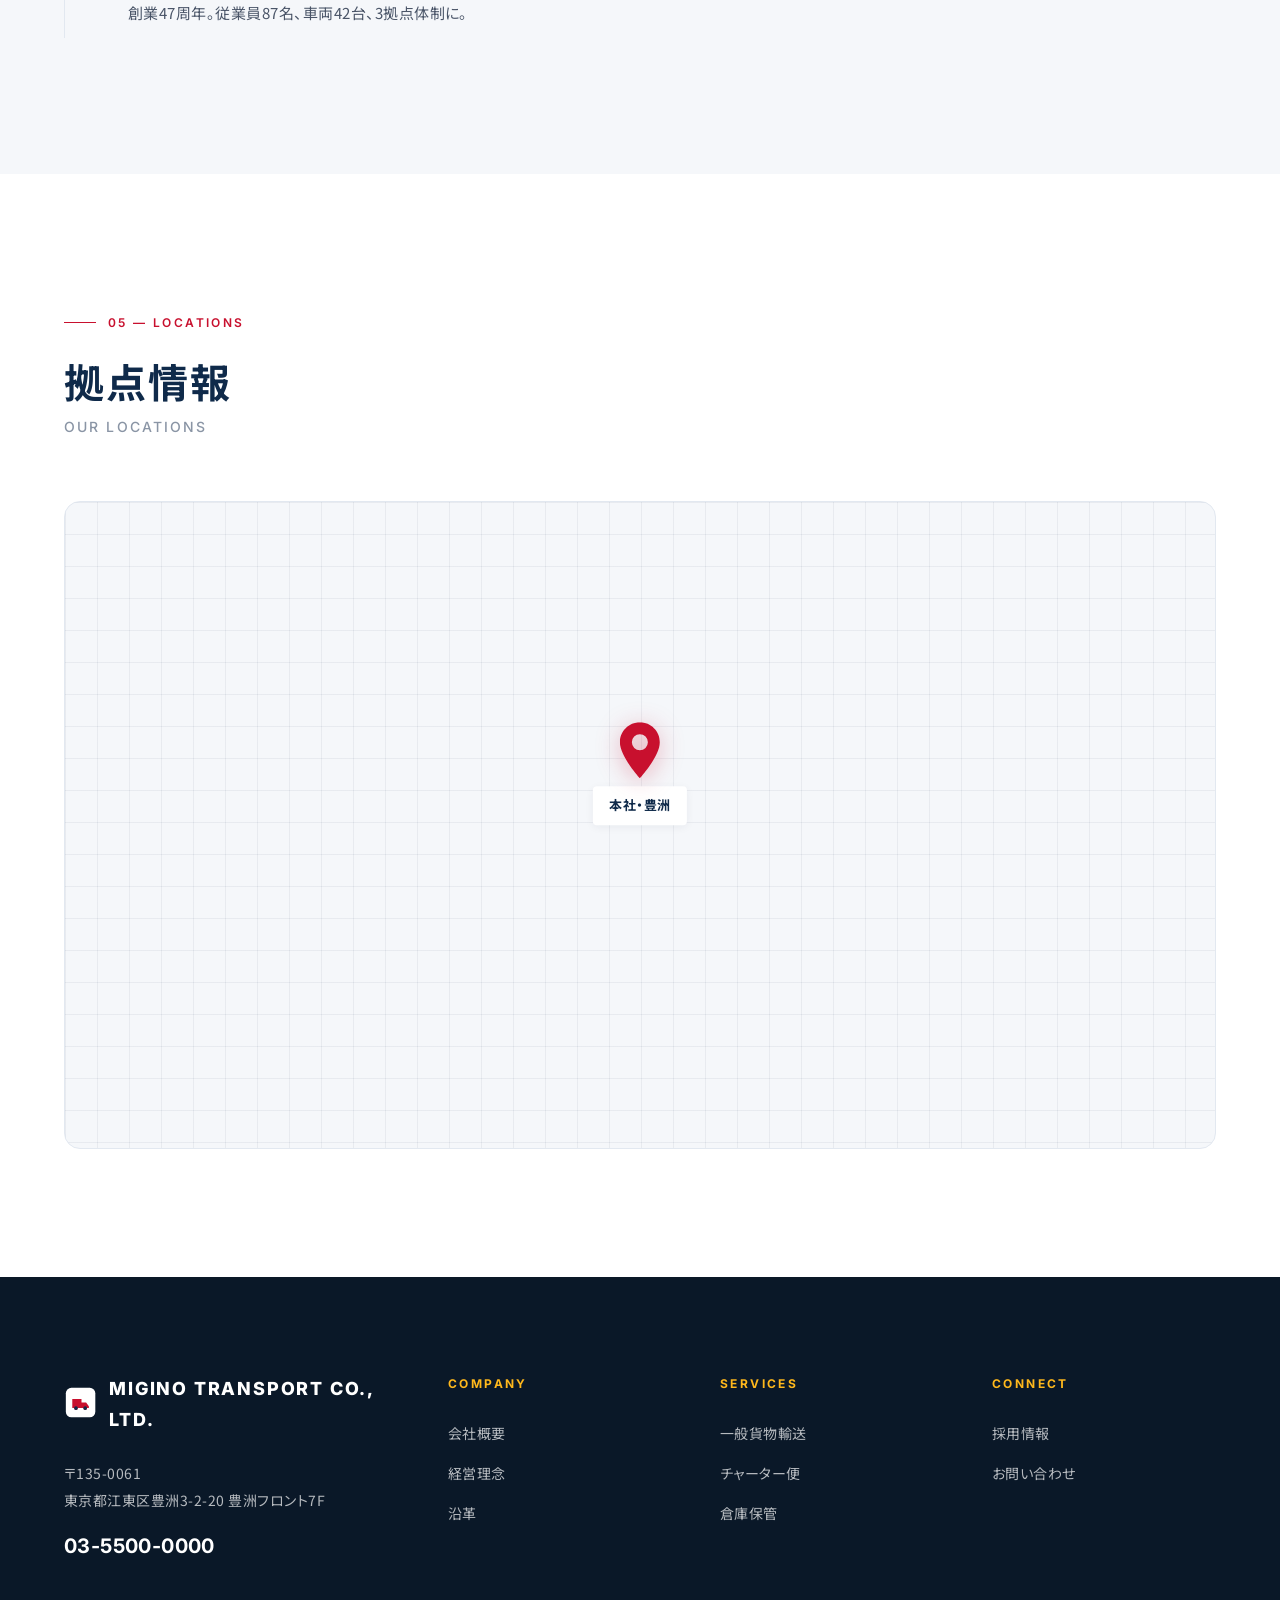
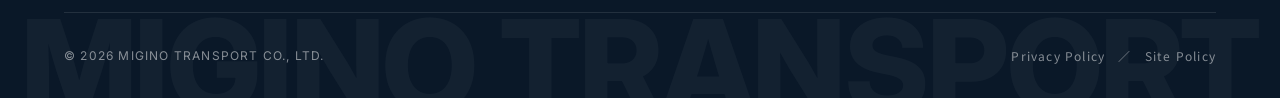
==== commit 86e45359: "add: 全画像31枚生成（gpt-image-2）＋ HTML/CSS組み込み、社名をミギノ運送に変更 - OpenAI gpt-image-2 で31枚の写真をすべて自社生成（日本人・東京の運送業" ====
--- a/about.html
+++ b/about.html
@@ -3,12 +3,13 @@
 <head>
 <meta charset="UTF-8">
 <meta name="viewport" content="width=device-width, initial-scale=1">
-<title>会社概要 | 株式会社 蒼天運輸</title>
-<meta name="description" content="株式会社蒼天運輸の会社概要・経営理念・沿革をご紹介します。1978年創業、東京湾岸の総合物流企業。">
+<title>会社概要 | ミギノ運送株式会社</title>
+<meta name="description" content="株式会社ミギノ運送の会社概要・経営理念・沿革をご紹介します。1978年創業、東京湾岸の総合物流企業。">
 <link rel="preconnect" href="https://fonts.googleapis.com">
 <link rel="preconnect" href="https://fonts.gstatic.com" crossorigin>
 <link href="https://fonts.googleapis.com/css2?family=Inter:wght@400;500;600;700;800&family=Noto+Sans+JP:wght@400;500;700&display=swap" rel="stylesheet">
 <link rel="stylesheet" href="css/style.css">
+<link rel="stylesheet" href="css/photos.css">
 </head>
 <body>
 
@@ -24,8 +25,8 @@
         </svg>
       </span>
       <span class="header__logo-text">
-        <span data-cfg="company.nameEn">SOTEN TRANSPORT</span>
-        <small data-cfg="company.name">株式会社 蒼天運輸</small>
+        <span data-cfg="company.nameEn">MIGINO TRANSPORT</span>
+        <small data-cfg="company.name">ミギノ運送株式会社</small>
       </span>
     </a>
     <nav class="header__nav">
@@ -44,7 +45,7 @@
 <main>
 
   <section class="page-hero">
-    <div class="page-hero__bg"></div>
+    <div class="page-hero__bg" style="background-image:url('assets/images/page-hero-about.jpg');"></div>
     <div class="page-hero__grid"></div>
     <div class="container page-hero__inner">
       <div class="page-hero__crumb">ABOUT US</div>
@@ -66,8 +67,8 @@
         </h2>
       </div>
       <div class="president">
-        <div class="president__visual fade-up">
-          <div class="president__name en">SOICHI TANAKA</div>
+        <div class="president__visual fade-up" style="background-image:url('assets/images/president-portrait.jpg');">
+          <div class="president__name en">KENICHI YAMADA</div>
           <svg style="position:absolute;top:50%;left:50%;transform:translate(-50%,-50%);width:50%;opacity:0.15" viewBox="0 0 100 100" fill="none">
             <circle cx="50" cy="38" r="20" stroke="#fff" stroke-width="1"/>
             <path d="M20 100 C20 75 35 65 50 65 C65 65 80 75 80 100" stroke="#fff" stroke-width="1"/>
@@ -80,7 +81,7 @@
           <p>これからも、お客様の荷物を、お客様の人生の一部として、心を込めてお届けしてまいります。</p>
           <div class="president__sign">
             <span class="president__sign-title">代表取締役社長</span>
-            <span class="president__sign-name" data-cfg="company.president">田中 蒼一</span>
+            <span class="president__sign-name" data-cfg="company.president">山田 健一</span>
           </div>
         </div>
       </div>
@@ -141,11 +142,11 @@
           <tbody>
             <tr>
               <th>商号</th>
-              <td data-cfg="company.name">株式会社 蒼天運輸</td>
+              <td data-cfg="company.name">ミギノ運送株式会社</td>
             </tr>
             <tr>
               <th>英文表記</th>
-              <td data-cfg="company.nameEn">SOTEN TRANSPORT CO., LTD.</td>
+              <td data-cfg="company.nameEn">MIGINO TRANSPORT CO., LTD.</td>
             </tr>
             <tr>
               <th>設立</th>
@@ -153,7 +154,7 @@
             </tr>
             <tr>
               <th>代表者</th>
-              <td>代表取締役社長　<span data-cfg="company.president">田中 蒼一</span></td>
+              <td>代表取締役社長　<span data-cfg="company.president">山田 健一</span></td>
             </tr>
             <tr>
               <th>資本金</th>
@@ -192,7 +193,7 @@
   </section>
 
   <!-- 沿革 -->
-  <section class="section section--alt" id="history">
+  <section class="section section--alt section--history-bg" id="history" style="--history-bg:url('assets/images/history-bg.jpg');">
     <div class="container">
       <div class="section-header fade-up">
         <div class="section-label">04 — HISTORY</div>
@@ -204,7 +205,7 @@
       <div class="history fade-up">
         <div class="history__item">
           <div class="history__year">1978</div>
-          <p class="history__text">創業者・田中蒼介、江東区東陽町にて創業。トラック2台、社員6名で事業をスタート。</p>
+          <p class="history__text">創業者・山田健介、江東区東陽町にて創業。トラック2台、社員6名で事業をスタート。</p>
         </div>
         <div class="history__item">
           <div class="history__year">1985</div>
@@ -220,11 +221,11 @@
         </div>
         <div class="history__item">
           <div class="history__year">2010</div>
-          <p class="history__text">2代目代表取締役社長・田中蒼一が就任。「人を最大の資産に」を経営理念に追加。</p>
+          <p class="history__text">2代目代表取締役社長・山田健一が就任。「人を最大の資産に」を経営理念に追加。</p>
         </div>
         <div class="history__item">
           <div class="history__year">2015</div>
-          <p class="history__text">Gマーク認定取得。ドライバー教育研修制度「蒼天アカデミー」を開設。</p>
+          <p class="history__text">Gマーク認定取得。ドライバー教育研修制度「ミギノアカデミー」を開設。</p>
         </div>
         <div class="history__item">
           <div class="history__year">2019</div>
@@ -268,7 +269,7 @@
 </main>
 
 <footer class="site-footer">
-  <div class="site-footer__brand en">SOTEN TRANSPORT</div>
+  <div class="site-footer__brand en">MIGINO TRANSPORT</div>
   <div class="container site-footer__inner">
     <div class="site-footer__top">
       <div>
@@ -281,7 +282,7 @@
               <circle cx="23" cy="24" r="2" fill="#0F2A4A"/>
             </svg>
           </span>
-          <span data-cfg="company.nameEn">SOTEN TRANSPORT</span>
+          <span data-cfg="company.nameEn">MIGINO TRANSPORT</span>
         </div>
         <div class="site-footer__address">
           〒<span data-cfg="company.addressZip">135-0061</span><br>
@@ -314,7 +315,7 @@
       </div>
     </div>
     <div class="site-footer__bottom">
-      <div class="site-footer__copy">© 2026 SOTEN TRANSPORT CO., LTD.</div>
+      <div class="site-footer__copy">© 2026 MIGINO TRANSPORT CO., LTD.</div>
       <div>Privacy Policy　／　Site Policy</div>
     </div>
   </div>
--- a/css/photos.css
+++ b/css/photos.css
@@ -0,0 +1,150 @@
+/* ============================================
+   写真モード：背景画像が設定された時の挙動
+   ============================================ */
+
+.hero__bg,
+.page-hero__bg,
+.about-grid__visual,
+.president__visual,
+.service-detail__visual,
+.position-panel__visual,
+.voice-card__visual {
+  background-size: cover;
+  background-position: center;
+}
+
+/* page-hero: 写真の上に濃いめのオーバーレイ */
+.page-hero__bg[style*="background-image"]::after {
+  content: "";
+  position: absolute;
+  inset: 0;
+  background: linear-gradient(135deg, rgba(8, 26, 48, 0.78) 0%, rgba(15, 42, 74, 0.55) 60%, rgba(200, 16, 46, 0.18) 100%);
+}
+
+/* About visual */
+.about-grid__visual[style*="background-image"]::after {
+  content: "";
+  position: absolute;
+  inset: 0;
+  background: linear-gradient(45deg, rgba(8, 26, 48, 0.5), rgba(15, 42, 74, 0.15));
+  pointer-events: none;
+}
+.about-grid__visual[style*="background-image"] .about-grid__visual-truck { display: none; }
+.about-grid__visual[style*="background-image"] .about-grid__visual-year,
+.about-grid__visual[style*="background-image"] .about-grid__visual-label {
+  position: relative;
+  z-index: 1;
+}
+
+/* President */
+.president__visual[style*="background-image"] > svg { display: none; }
+.president__visual[style*="background-image"]::after {
+  content: "";
+  position: absolute;
+  inset: 0;
+  background: linear-gradient(to bottom, transparent, rgba(8, 26, 48, 0.5));
+  pointer-events: none;
+}
+.president__visual[style*="background-image"] .president__name { z-index: 2; }
+.president__visual[style*="background-image"]::before { z-index: 2; }
+
+/* Service detail */
+.service-detail__visual[style*="background-image"] > svg { display: none; }
+.service-detail__visual[style*="background-image"]::after {
+  content: "";
+  position: absolute;
+  inset: 0;
+  background: linear-gradient(135deg, rgba(8, 26, 48, 0.45) 0%, rgba(8, 26, 48, 0.05) 100%);
+  pointer-events: none;
+}
+.service-detail__visual[style*="background-image"] .service-detail__visual-num,
+.service-detail__visual[style*="background-image"] .service-detail__visual-label {
+  z-index: 1;
+}
+
+/* Position panel */
+.position-panel__visual[style*="background-image"] .position-panel__visual-icon { display: none; }
+.position-panel__visual[style*="background-image"]::after {
+  content: "";
+  position: absolute;
+  inset: 0;
+  background: linear-gradient(to top, rgba(0,0,0,0.55), transparent 50%);
+  pointer-events: none;
+}
+.position-panel__visual[style*="background-image"] .position-panel__visual-label {
+  position: relative;
+  z-index: 1;
+}
+
+/* Voice card */
+.voice-card__visual[style*="background-image"] .voice-card__visual-icon { display: none; }
+.voice-card__visual[style*="background-image"]::after {
+  content: "";
+  position: absolute;
+  inset: 0;
+  background: linear-gradient(to top, rgba(0,0,0,0.78) 0%, rgba(0,0,0,0.1) 50%);
+  pointer-events: none;
+}
+.voice-card__visual[style*="background-image"] .voice-card__meta {
+  position: relative;
+  z-index: 1;
+}
+
+/* サービスカード上部写真（新パターン） */
+.service-card__photo {
+  height: 180px;
+  margin: -2.5rem -2.5rem 1.5rem;
+  background-size: cover;
+  background-position: center;
+  border-radius: var(--radius-lg) var(--radius-lg) 0 0;
+  position: relative;
+}
+.service-card__photo::after {
+  content: "";
+  position: absolute;
+  inset: 0;
+  background: linear-gradient(to bottom, transparent 70%, rgba(15, 42, 74, 0.08));
+  border-radius: var(--radius-lg) var(--radius-lg) 0 0;
+}
+.service-card:has(.service-card__photo) .service-card__icon { display: none; }
+
+/* 1日の流れ：写真パターン */
+.day-flow__photo {
+  width: 88px;
+  height: 88px;
+  border-radius: 50%;
+  background-size: cover;
+  background-position: center;
+  margin: 0 auto 1rem;
+  border: 4px solid var(--color-bg-alt);
+  box-shadow: 0 4px 16px rgba(15, 42, 74, 0.1);
+  position: relative;
+  z-index: 1;
+}
+.day-flow__step.has-photo .day-flow__dot { display: none; }
+.day-flow__track.has-photos::before {
+  top: 44px;
+}
+
+/* History背景画像 */
+.section--history-bg {
+  position: relative;
+  isolation: isolate;
+}
+.section--history-bg::before {
+  content: "";
+  position: absolute;
+  inset: 0;
+  background-image: var(--history-bg);
+  background-size: cover;
+  background-position: center;
+  opacity: 0.08;
+  z-index: -1;
+}
+
+/* 地図 */
+.map-placeholder[style*="background-image"] {
+  background-size: cover;
+  background-position: center;
+}
+.map-placeholder[style*="background-image"]::before { display: none; }
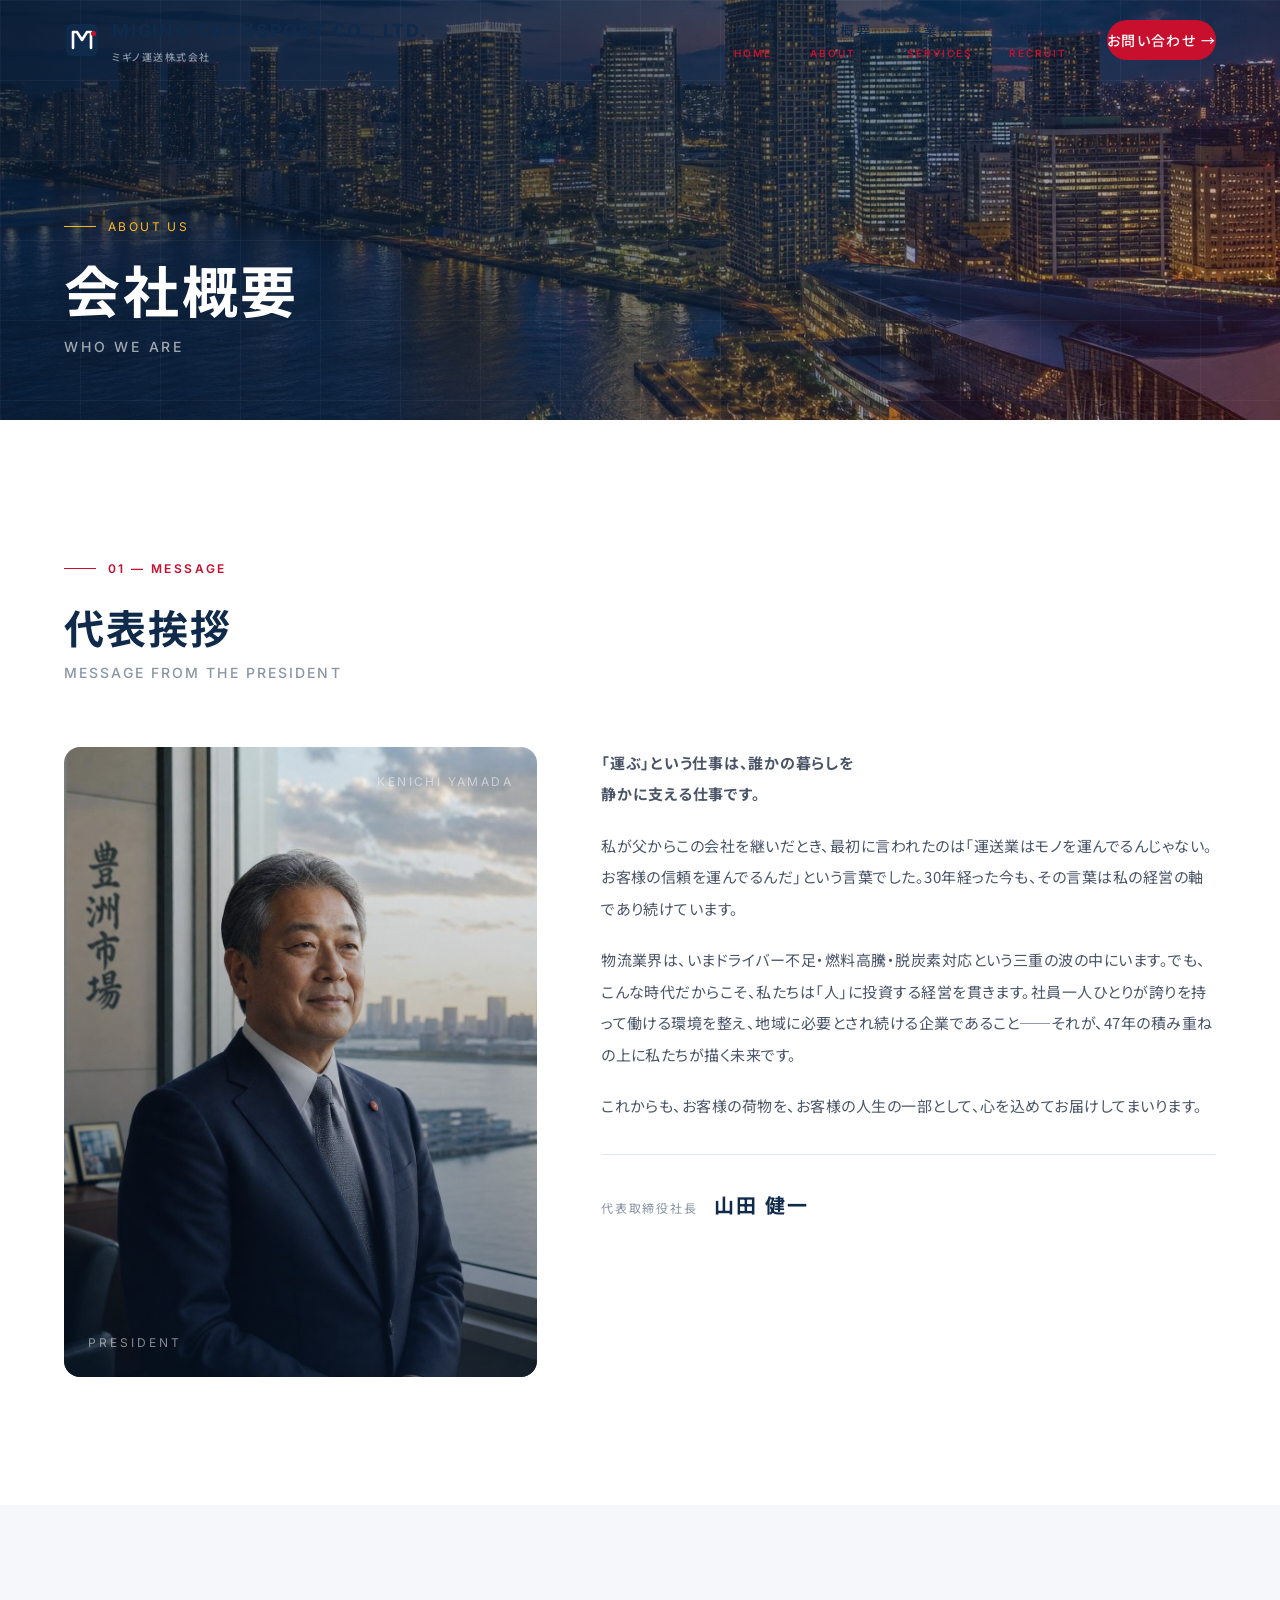
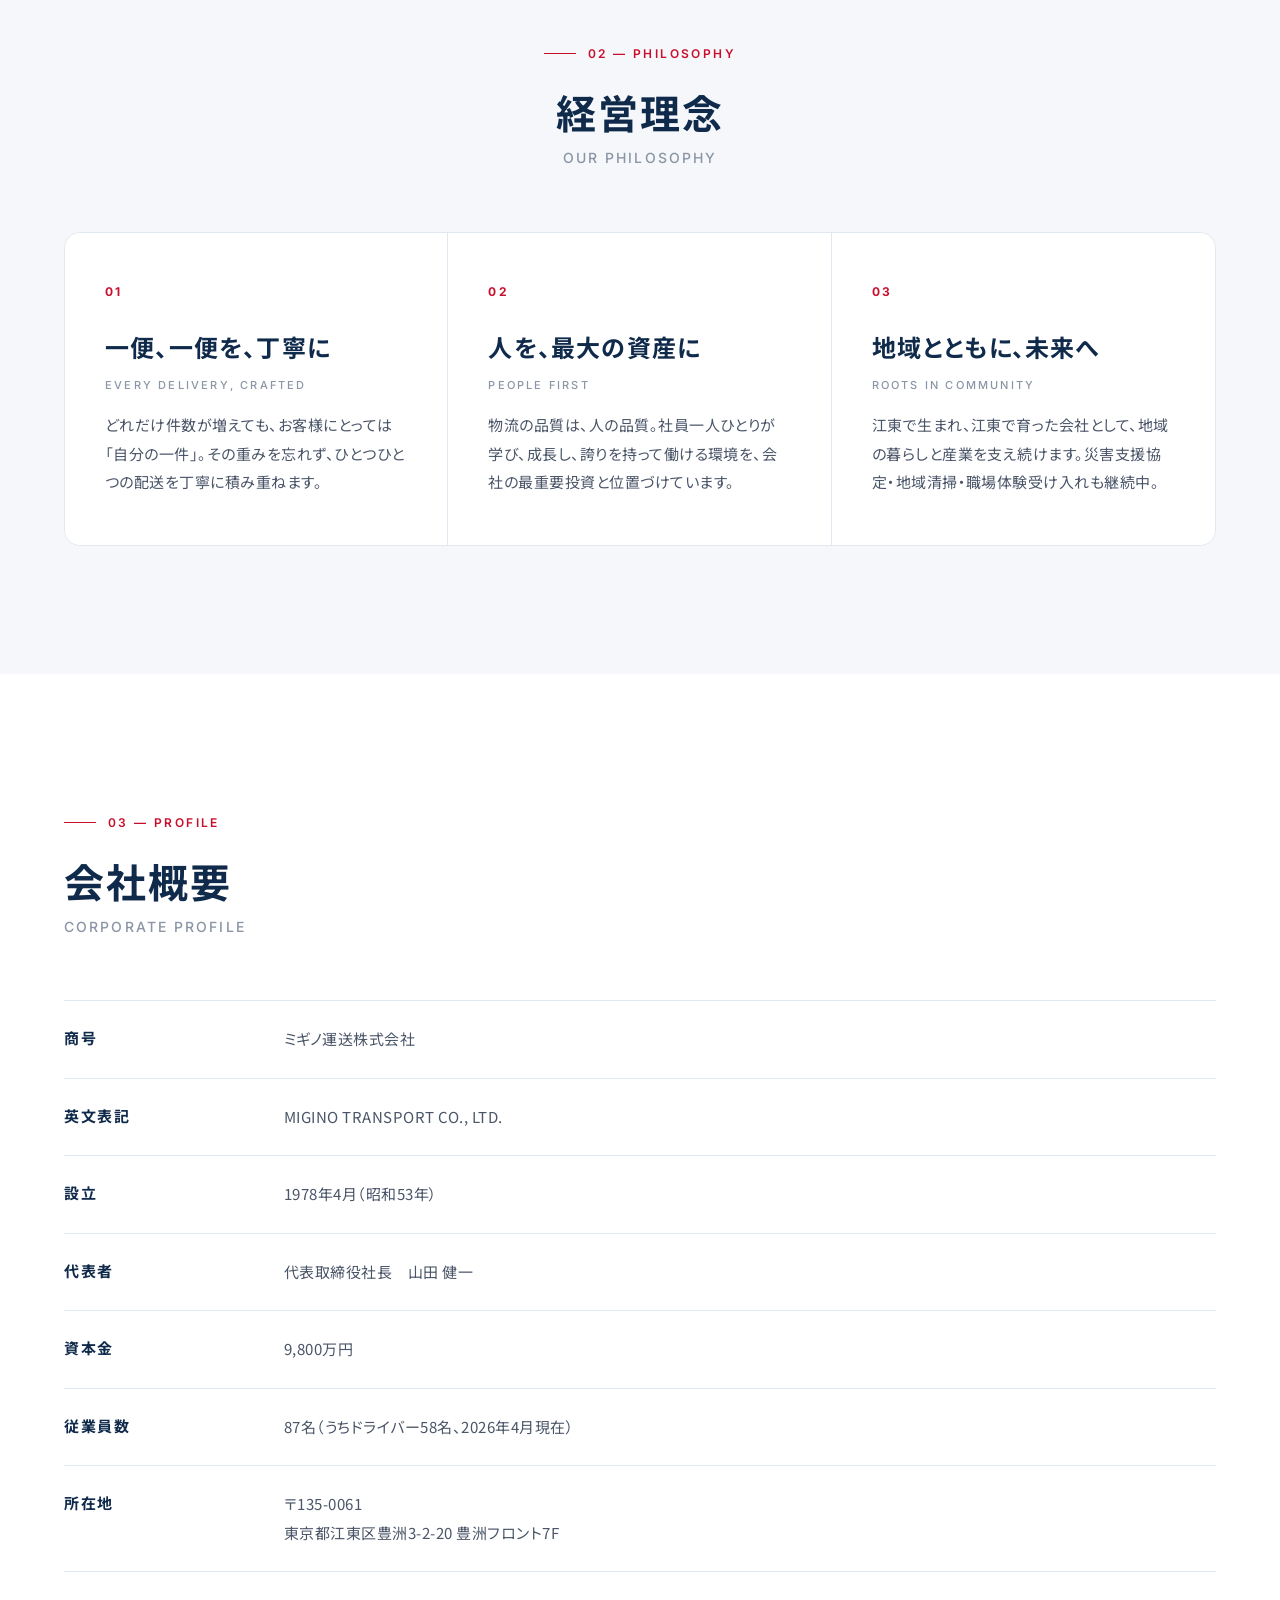
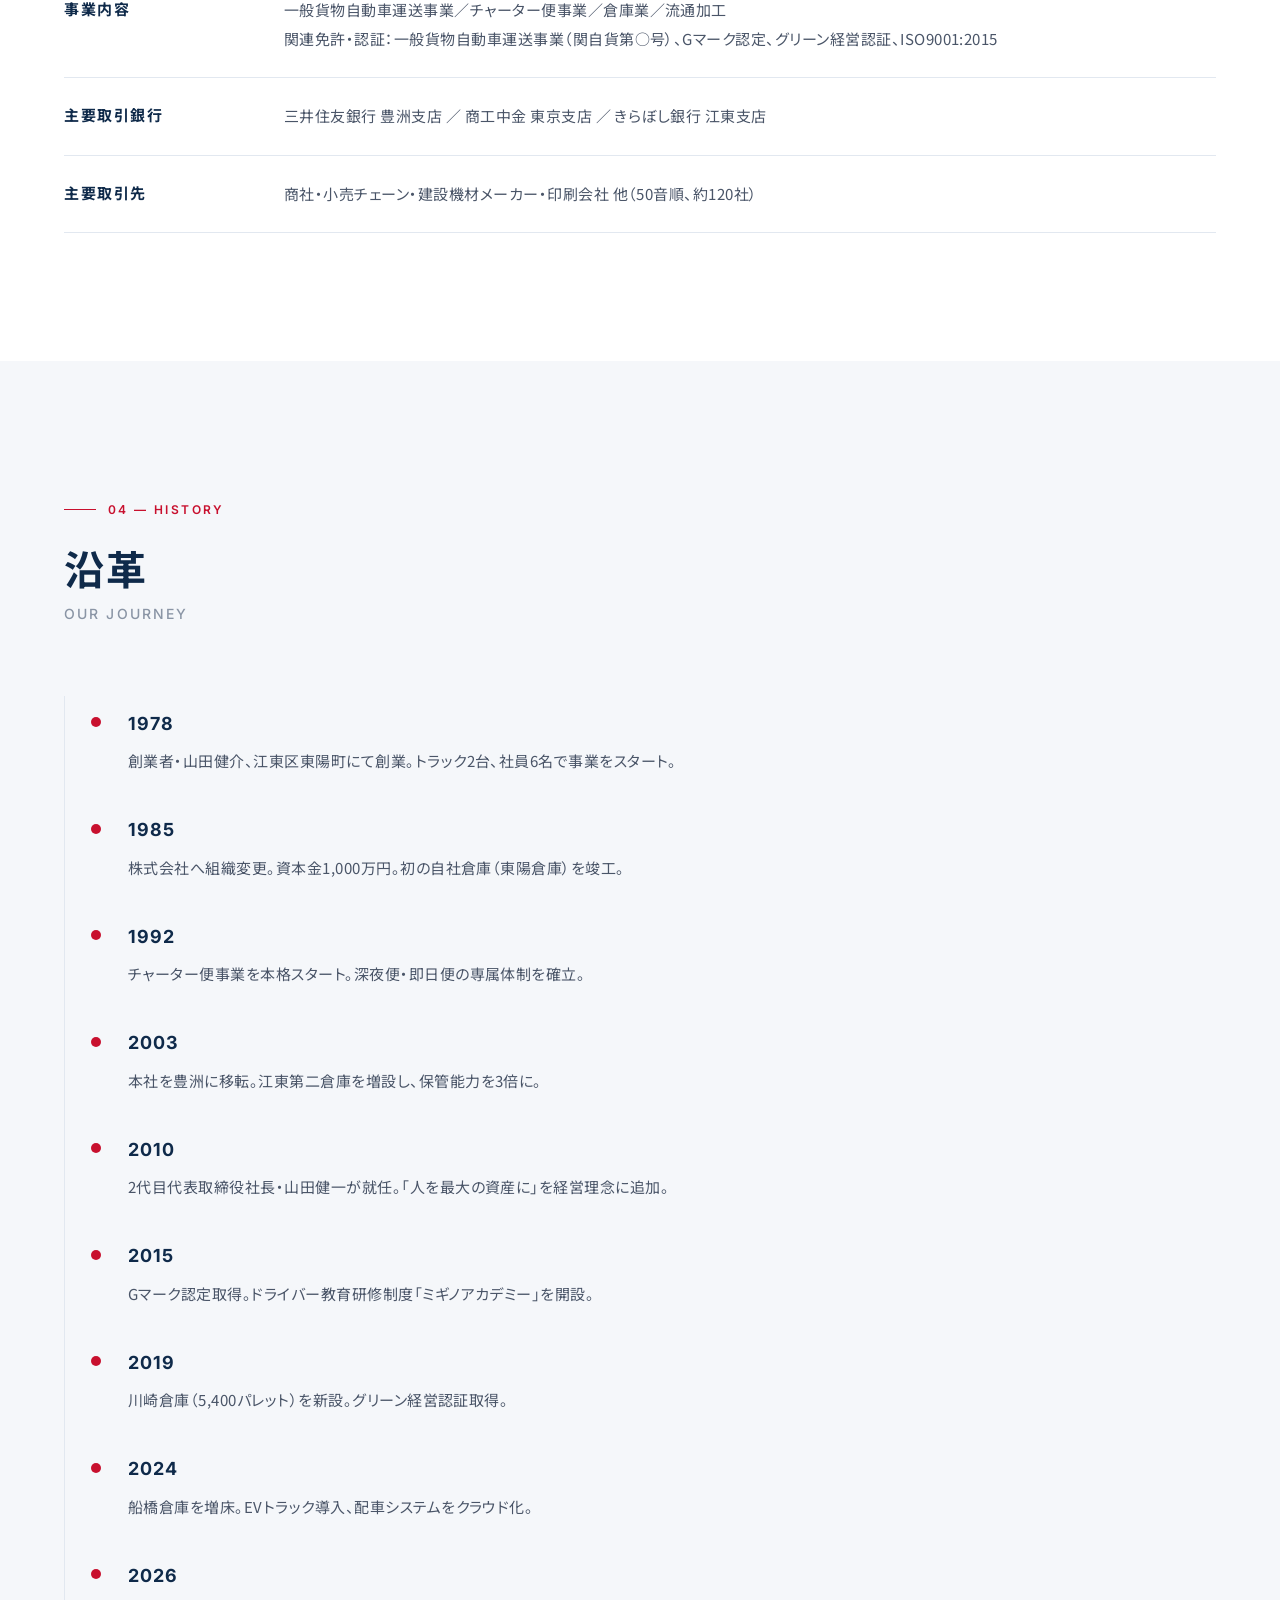
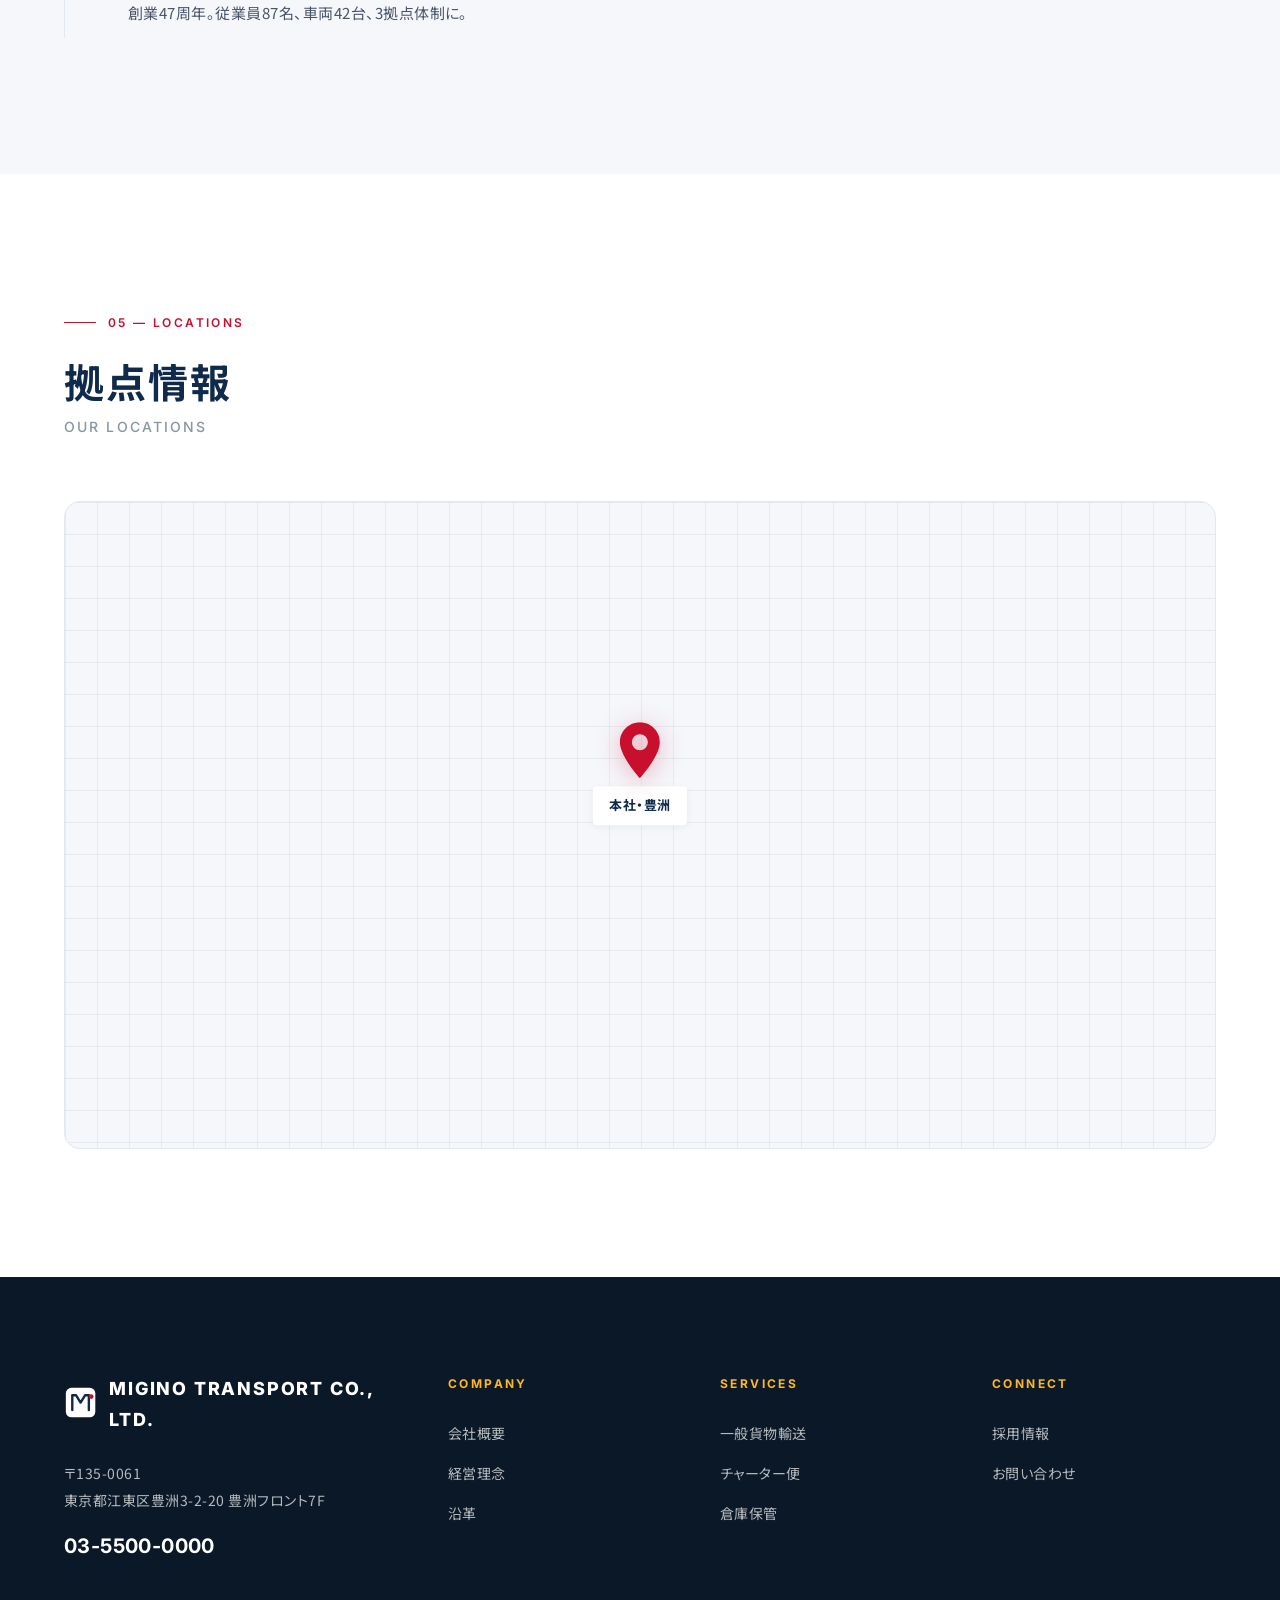
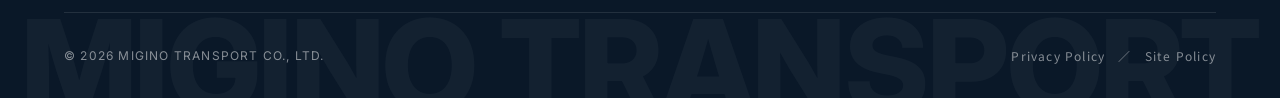
==== commit 593c5238: "update: トラック型SVGロゴ → Mマーク+赤ドットの幾何ロゴに置換 旧ロゴ（小さなトラックの絵）が写真の実トラックと意匠重複していたため、 ミギノの「M」を白ストロークで描き、右上に赤いアク" ====
--- a/about.html
+++ b/about.html
@@ -19,9 +19,7 @@
       <span class="header__logo-mark">
         <svg viewBox="0 0 36 36" fill="none" xmlns="http://www.w3.org/2000/svg">
           <rect x="2" y="2" width="32" height="32" rx="6" fill="#0F2A4A"/>
-          <path d="M9 22 L9 14 L19 14 L19 18 L24 18 L27 22 L27 24 L25 24 A2 2 0 0 1 21 24 L15 24 A2 2 0 0 1 11 24 L9 24 Z" fill="#C8102E"/>
-          <circle cx="13" cy="24" r="2" fill="#fff"/>
-          <circle cx="23" cy="24" r="2" fill="#fff"/>
+          <path d="M9 26 L9 10 L13 10 L18 18 L23 10 L27 10 L27 26" stroke="#fff" stroke-width="2.6" stroke-linejoin="round" stroke-linecap="round" fill="none"/><circle cx="29.5" cy="11.5" r="2.6" fill="#C8102E"/>
         </svg>
       </span>
       <span class="header__logo-text">
@@ -277,9 +275,7 @@
           <span class="site-footer__logo-mark">
             <svg viewBox="0 0 36 36" fill="none" xmlns="http://www.w3.org/2000/svg">
               <rect x="2" y="2" width="32" height="32" rx="6" fill="#fff"/>
-              <path d="M9 22 L9 14 L19 14 L19 18 L24 18 L27 22 L27 24 L25 24 A2 2 0 0 1 21 24 L15 24 A2 2 0 0 1 11 24 L9 24 Z" fill="#C8102E"/>
-              <circle cx="13" cy="24" r="2" fill="#0F2A4A"/>
-              <circle cx="23" cy="24" r="2" fill="#0F2A4A"/>
+              <path d="M9 26 L9 10 L13 10 L18 18 L23 10 L27 10 L27 26" stroke="#0F2A4A" stroke-width="2.6" stroke-linejoin="round" stroke-linecap="round" fill="none"/><circle cx="29.5" cy="11.5" r="2.6" fill="#C8102E"/>
             </svg>
           </span>
           <span data-cfg="company.nameEn">MIGINO TRANSPORT</span>
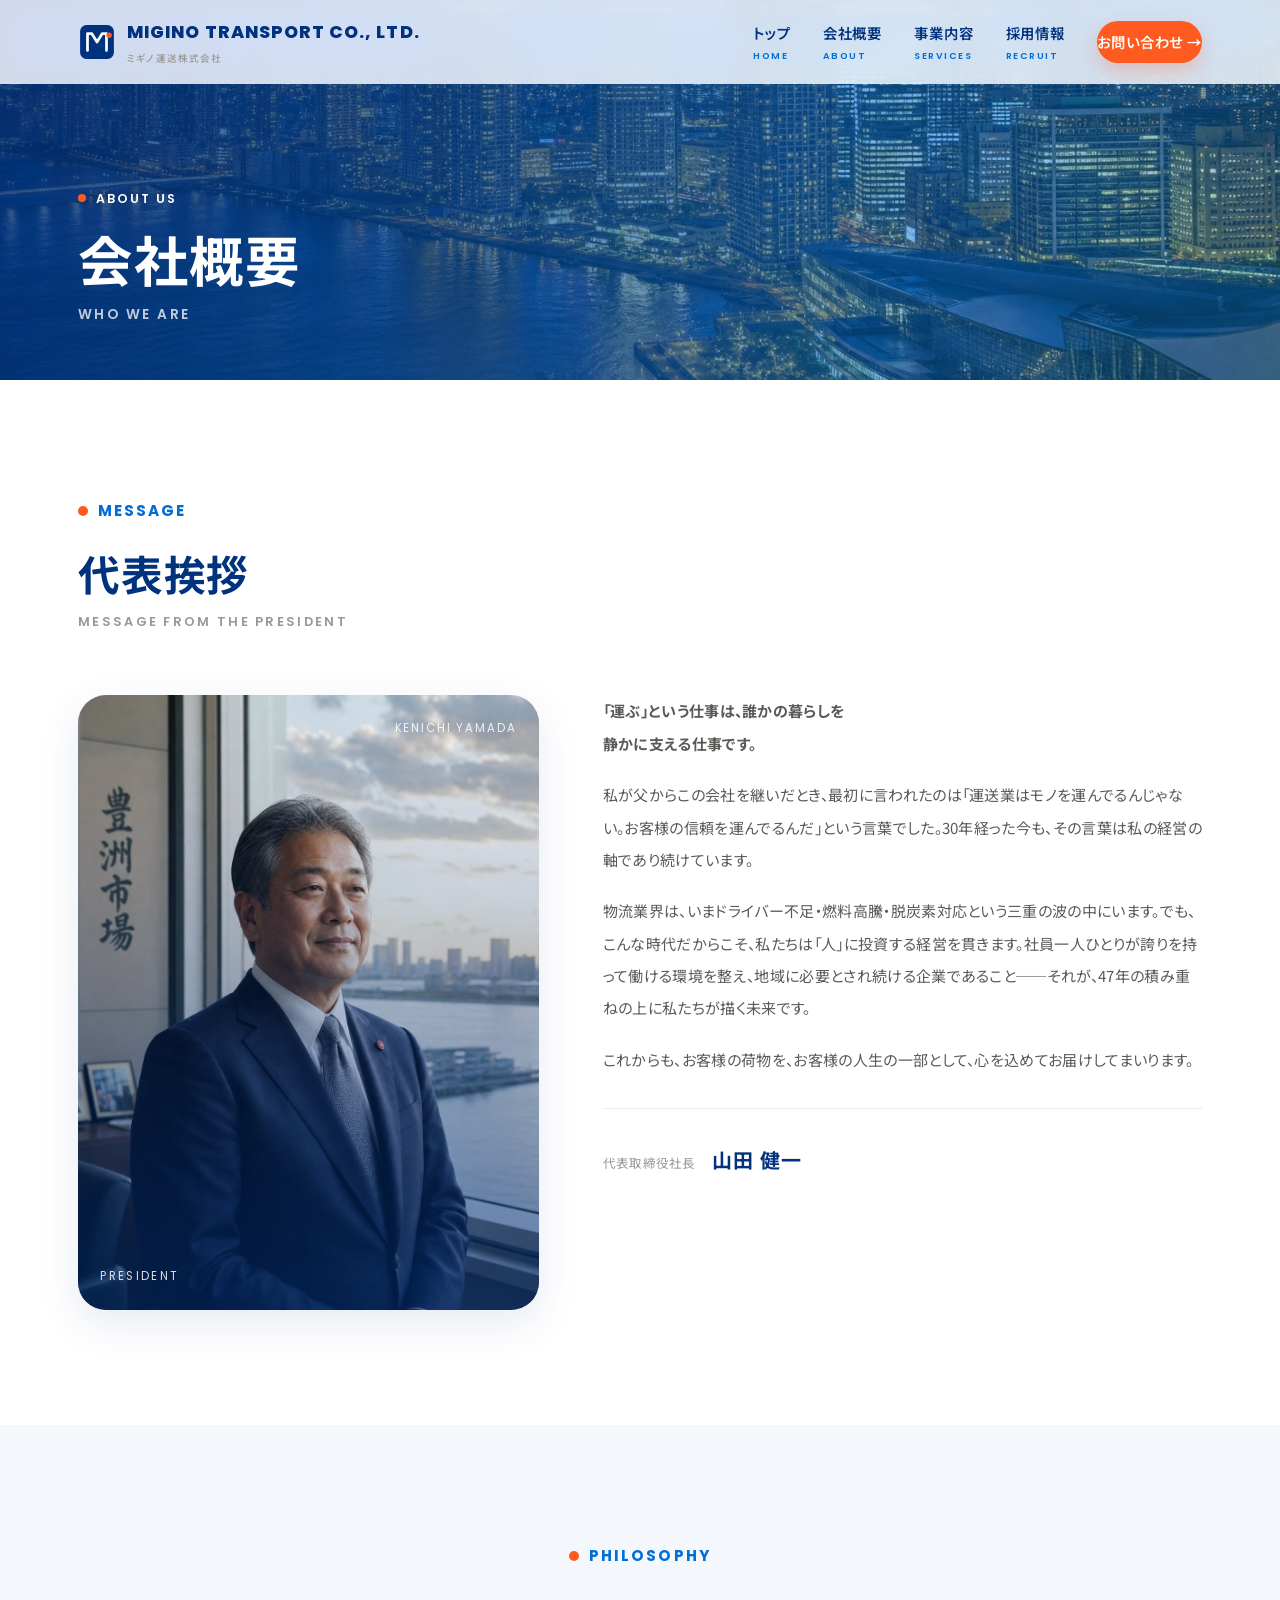
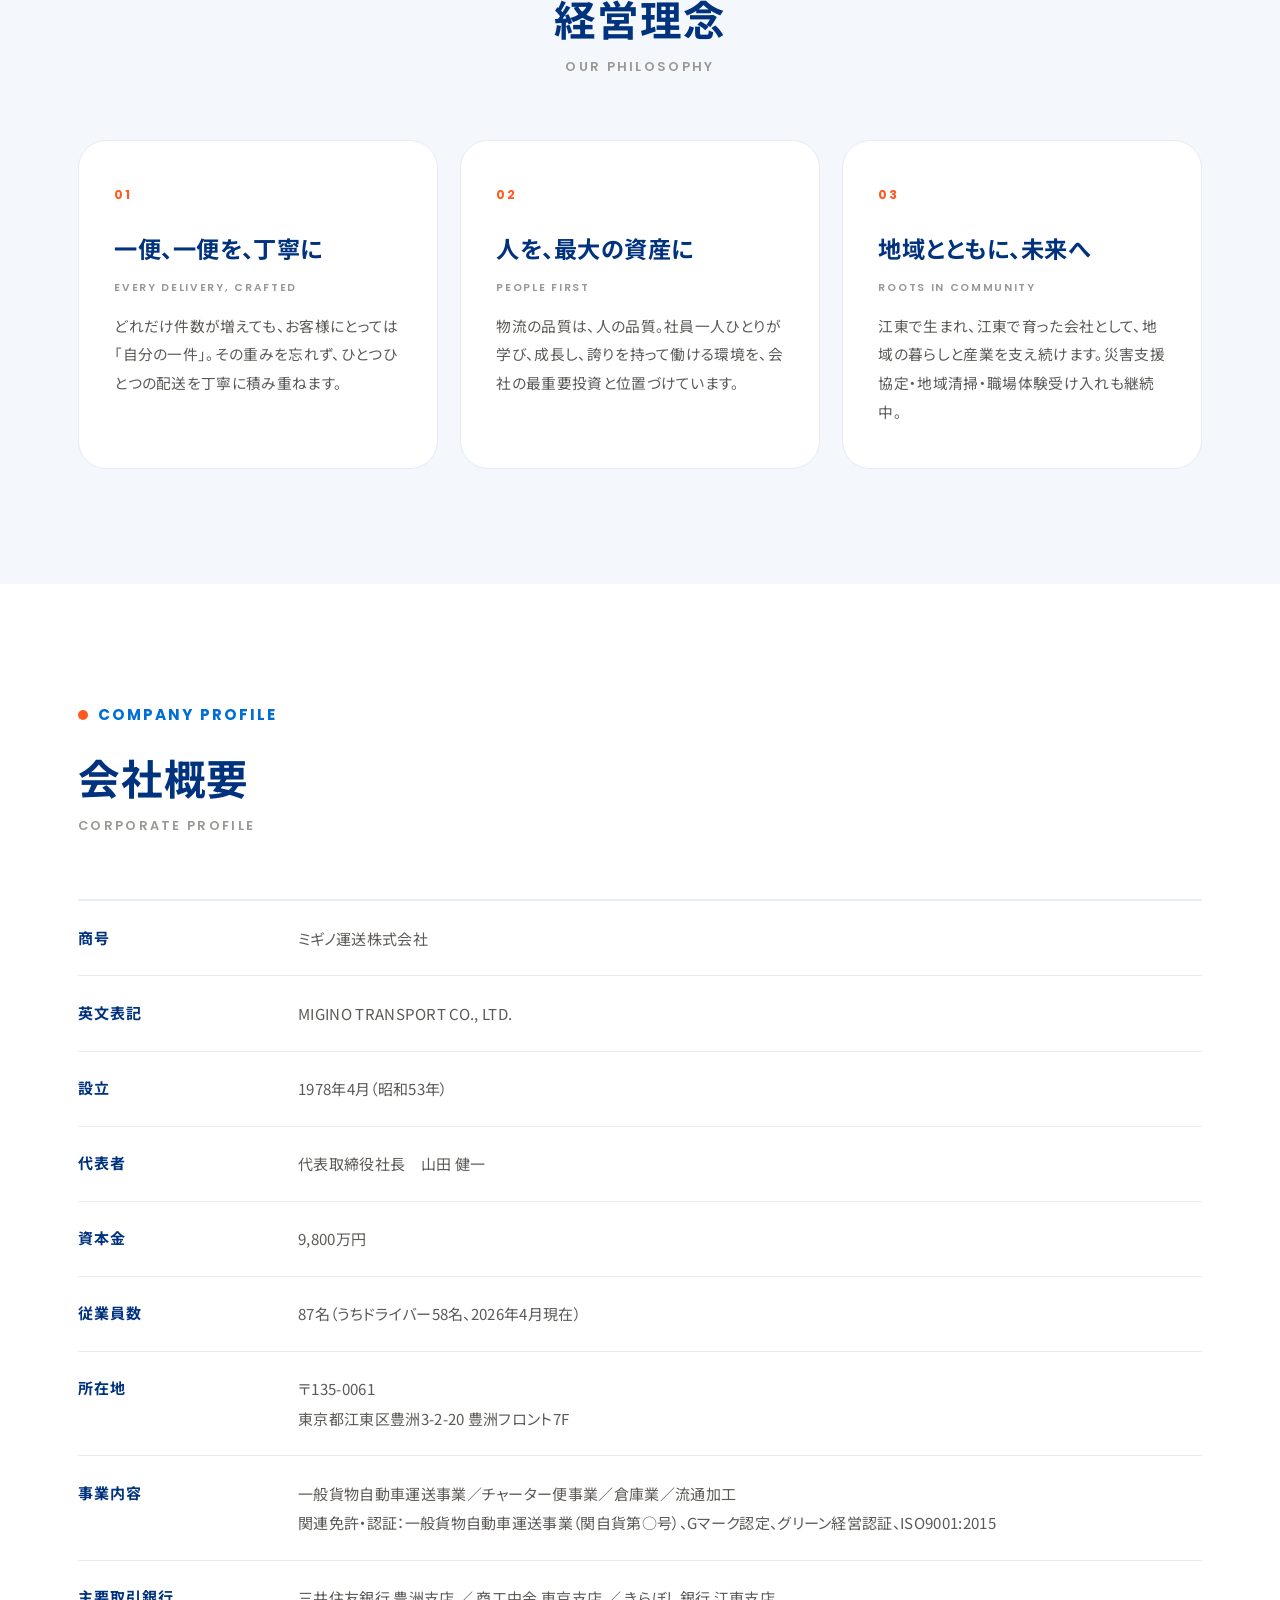
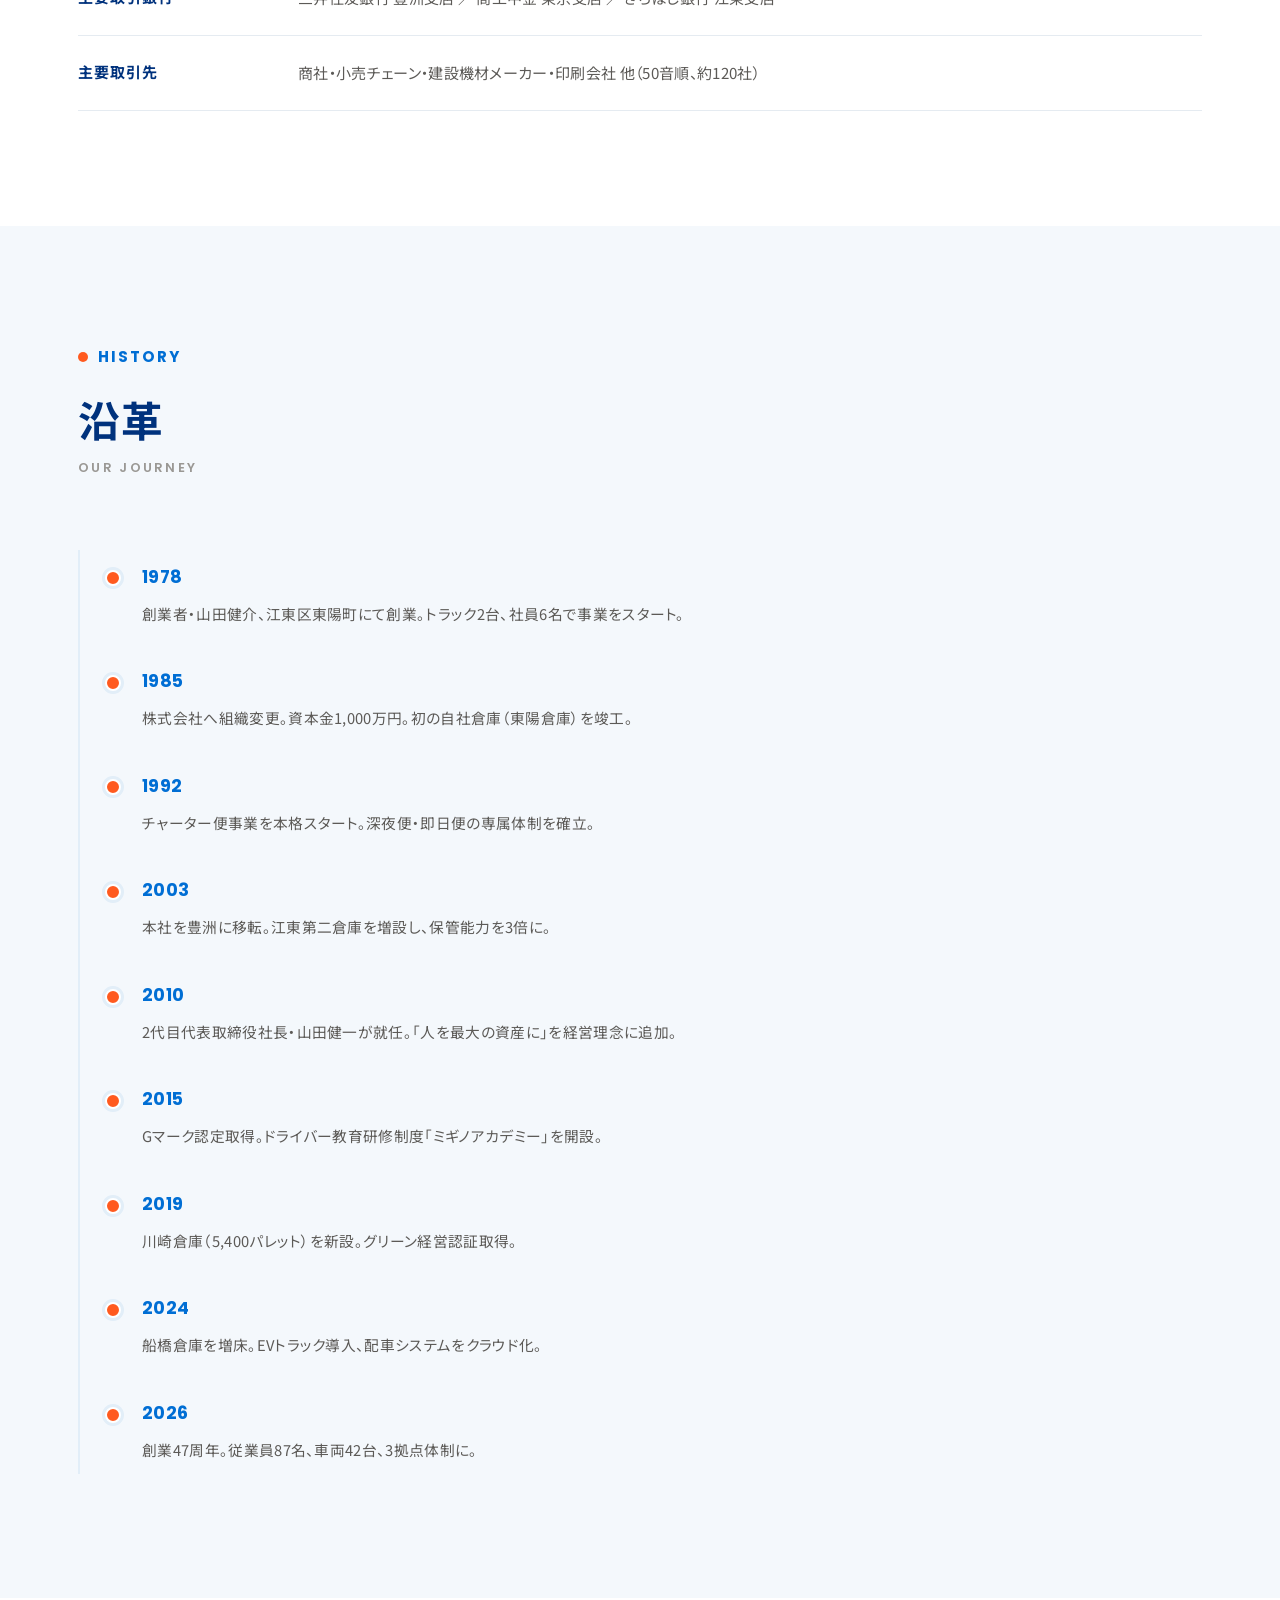
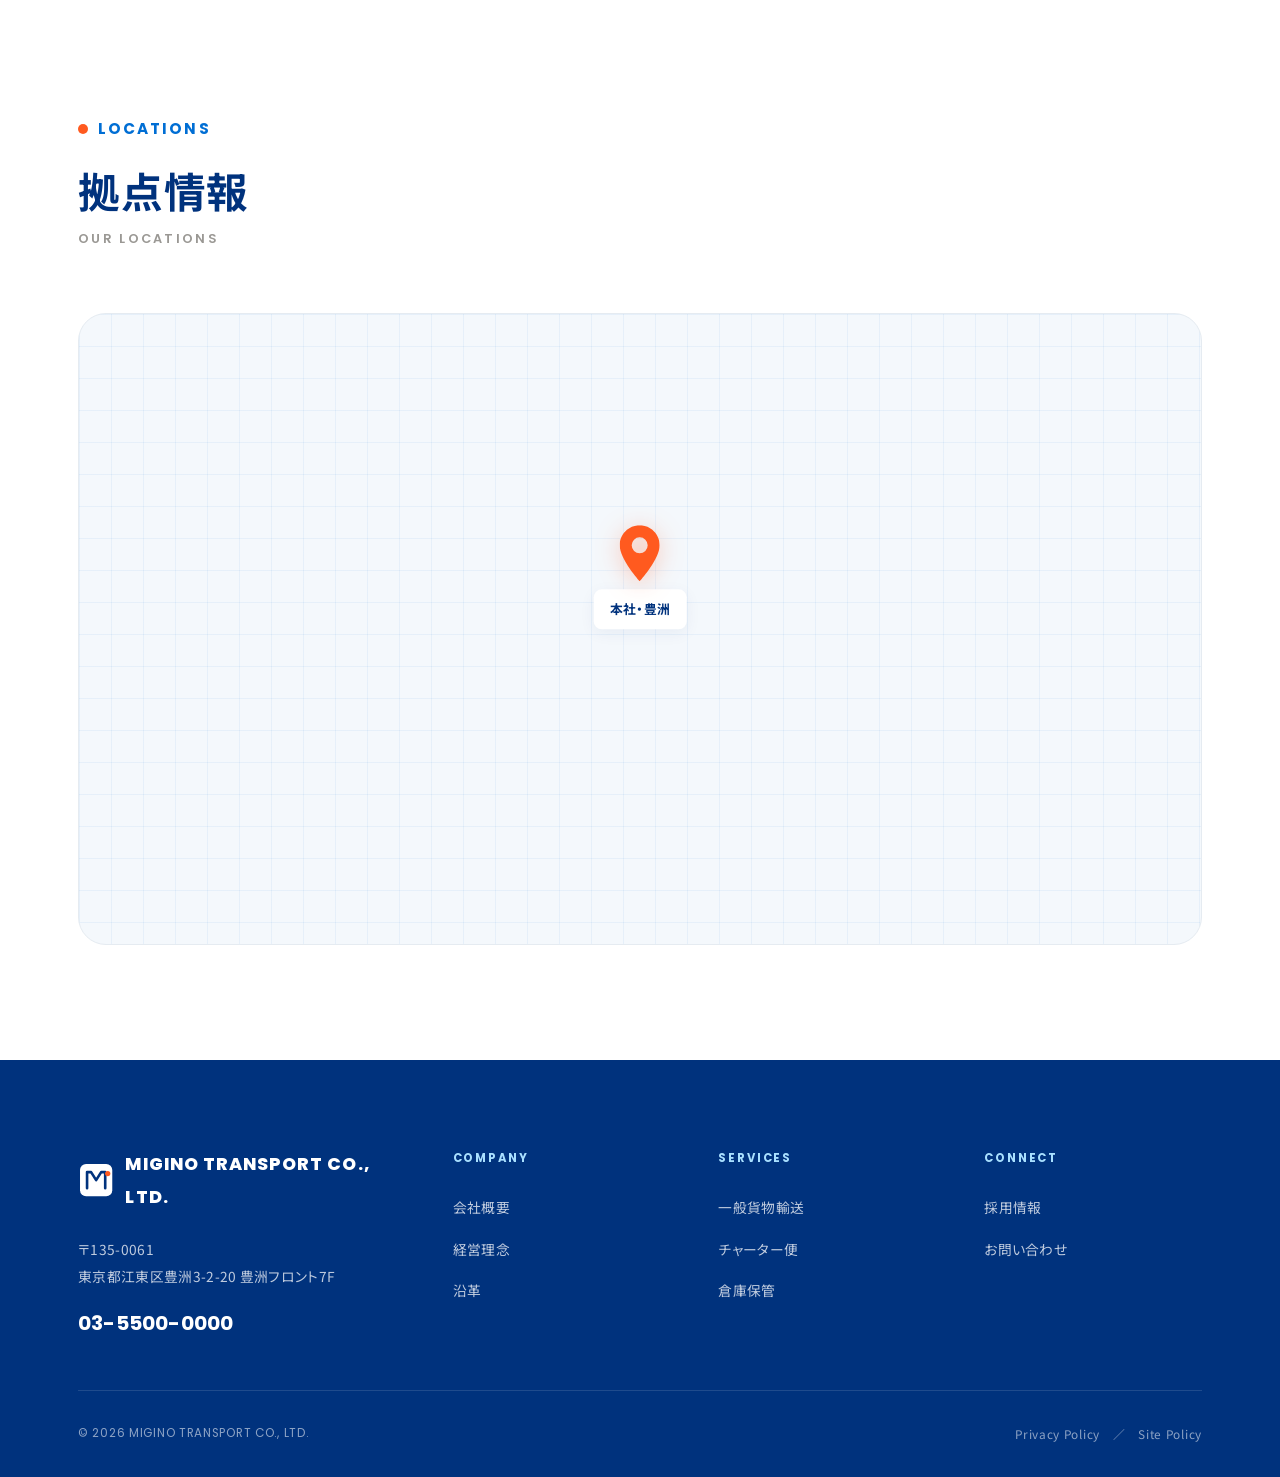
==== commit ec725b6c: "update: ギオン採用サイト風にデザイン全面刷新 - 配色を紺×赤×黄→鮮やかなブルー基調+オレンジ差し色に - フォントをInter→Poppins（英字/数字）に変更 - AIテンプレ臭の除去" ====
--- a/about.html
+++ b/about.html
@@ -7,7 +7,7 @@
 <meta name="description" content="株式会社ミギノ運送の会社概要・経営理念・沿革をご紹介します。1978年創業、東京湾岸の総合物流企業。">
 <link rel="preconnect" href="https://fonts.googleapis.com">
 <link rel="preconnect" href="https://fonts.gstatic.com" crossorigin>
-<link href="https://fonts.googleapis.com/css2?family=Inter:wght@400;500;600;700;800&family=Noto+Sans+JP:wght@400;500;700&display=swap" rel="stylesheet">
+<link href="https://fonts.googleapis.com/css2?family=Poppins:wght@400;500;600;700;800&family=Noto+Sans+JP:wght@400;500;700;900&display=swap" rel="stylesheet">
 <link rel="stylesheet" href="css/style.css">
 <link rel="stylesheet" href="css/photos.css">
 </head>
@@ -18,8 +18,8 @@
     <a href="index.html" class="header__logo">
       <span class="header__logo-mark">
         <svg viewBox="0 0 36 36" fill="none" xmlns="http://www.w3.org/2000/svg">
-          <rect x="2" y="2" width="32" height="32" rx="6" fill="#0F2A4A"/>
-          <path d="M9 26 L9 10 L13 10 L18 18 L23 10 L27 10 L27 26" stroke="#fff" stroke-width="2.6" stroke-linejoin="round" stroke-linecap="round" fill="none"/><circle cx="29.5" cy="11.5" r="2.6" fill="#C8102E"/>
+          <rect x="2" y="2" width="32" height="32" rx="6" fill="#00327D"/>
+          <path d="M9 26 L9 10 L13 10 L18 18 L23 10 L27 10 L27 26" stroke="#fff" stroke-width="2.6" stroke-linejoin="round" stroke-linecap="round" fill="none"/><circle cx="29.5" cy="11.5" r="2.6" fill="#FF5A1F"/>
         </svg>
       </span>
       <span class="header__logo-text">
@@ -58,7 +58,7 @@
   <section class="section">
     <div class="container">
       <div class="section-header fade-up">
-        <div class="section-label">01 — MESSAGE</div>
+        <div class="section-label">Message</div>
         <h2 class="section-title">
           代表挨拶
           <span class="en-sub">Message from the President</span>
@@ -90,7 +90,7 @@
   <section class="section section--alt" id="philosophy">
     <div class="container">
       <div class="section-header section-header--center fade-up">
-        <div class="section-label">02 — PHILOSOPHY</div>
+        <div class="section-label">Philosophy</div>
         <h2 class="section-title">
           経営理念
           <span class="en-sub">Our Philosophy</span>
@@ -129,7 +129,7 @@
   <section class="section">
     <div class="container">
       <div class="section-header fade-up">
-        <div class="section-label">03 — PROFILE</div>
+        <div class="section-label">Company Profile</div>
         <h2 class="section-title">
           会社概要
           <span class="en-sub">Corporate Profile</span>
@@ -194,7 +194,7 @@
   <section class="section section--alt section--history-bg" id="history" style="--history-bg:url('assets/images/history-bg.jpg');">
     <div class="container">
       <div class="section-header fade-up">
-        <div class="section-label">04 — HISTORY</div>
+        <div class="section-label">History</div>
         <h2 class="section-title">
           沿革
           <span class="en-sub">Our Journey</span>
@@ -245,7 +245,7 @@
   <section class="section">
     <div class="container">
       <div class="section-header fade-up">
-        <div class="section-label">05 — LOCATIONS</div>
+        <div class="section-label">Locations</div>
         <h2 class="section-title">
           拠点情報
           <span class="en-sub">Our Locations</span>
@@ -275,7 +275,7 @@
           <span class="site-footer__logo-mark">
             <svg viewBox="0 0 36 36" fill="none" xmlns="http://www.w3.org/2000/svg">
               <rect x="2" y="2" width="32" height="32" rx="6" fill="#fff"/>
-              <path d="M9 26 L9 10 L13 10 L18 18 L23 10 L27 10 L27 26" stroke="#0F2A4A" stroke-width="2.6" stroke-linejoin="round" stroke-linecap="round" fill="none"/><circle cx="29.5" cy="11.5" r="2.6" fill="#C8102E"/>
+              <path d="M9 26 L9 10 L13 10 L18 18 L23 10 L27 10 L27 26" stroke="#00327D" stroke-width="2.6" stroke-linejoin="round" stroke-linecap="round" fill="none"/><circle cx="29.5" cy="11.5" r="2.6" fill="#FF5A1F"/>
             </svg>
           </span>
           <span data-cfg="company.nameEn">MIGINO TRANSPORT</span>
--- a/css/style.css
+++ b/css/style.css
@@ -1,57 +1,69 @@
 /* =========================================
-   蒼天運輸 - 公式サイト 共通スタイル
+   ミギノ運送 RECRUIT / CORPORATE
+   Design system — fresh, bright, human
    ========================================= */
 
 :root {
-  --color-primary: #0F2A4A;
-  --color-primary-dark: #081A30;
-  --color-accent: #C8102E;
-  --color-accent-dark: #9C0C24;
-  --color-highlight: #FFB81C;
-  --color-text: #1A1A1A;
-  --color-text-sub: #4A5568;
-  --color-text-light: #8A95A5;
-  --color-bg: #FFFFFF;
-  --color-bg-alt: #F5F7FA;
-  --color-bg-dark: #0A1828;
-  --color-border: #E2E8F0;
-  --color-border-dark: #2A3B55;
-
-  --font-jp: "Noto Sans JP", "Hiragino Kaku Gothic ProN", "Yu Gothic Medium", "Meiryo", sans-serif;
-  --font-en: "Inter", "Outfit", -apple-system, BlinkMacSystemFont, sans-serif;
-
-  --container: 1200px;
-  --container-narrow: 960px;
-
-  --space-2xs: 0.25rem;
-  --space-xs: 0.5rem;
-  --space-sm: 1rem;
-  --space-md: 1.5rem;
-  --space-lg: 2.5rem;
-  --space-xl: 4rem;
-  --space-2xl: 6rem;
-  --space-3xl: 8rem;
-
-  --radius-sm: 4px;
-  --radius-md: 8px;
-  --radius-lg: 16px;
-
-  --transition-fast: 0.2s cubic-bezier(0.4, 0, 0.2, 1);
-  --transition: 0.4s cubic-bezier(0.4, 0, 0.2, 1);
-  --transition-slow: 0.8s cubic-bezier(0.16, 1, 0.3, 1);
-
-  --shadow-sm: 0 2px 8px rgba(15, 42, 74, 0.06);
-  --shadow-md: 0 8px 24px rgba(15, 42, 74, 0.08);
-  --shadow-lg: 0 16px 48px rgba(15, 42, 74, 0.12);
-
-  --header-h: 80px;
-}
-
-* {
-  box-sizing: border-box;
-  margin: 0;
-  padding: 0;
-}
+  /* --- Brand: vivid blue + warm orange accent --- */
+  --c-blue: #006ED4;
+  --c-blue-deep: #00327D;
+  --c-blue-bright: #11A9FF;
+  --c-blue-sky: #A9E0FF;
+  --c-blue-pale: #E2EEF8;
+  --c-blue-pale2: #F2F8FE;
+  --c-orange: #FF5A1F;
+  --c-orange-dark: #E5430A;
+
+  --grad-blue: linear-gradient(120deg, #006ED4 0%, #11A9FF 100%);
+  --grad-blue-soft: linear-gradient(135deg, #E8F2FC 0%, #DCEDFB 100%);
+
+  --c-ink: #1E1815;
+  --c-ink-sub: #5C5A57;
+  --c-ink-light: #9A9894;
+  --c-bg: #FFFFFF;
+  --c-bg-alt: #F4F8FC;
+  --c-border: #E5EBF1;
+
+  /* legacy aliases (used by existing markup) */
+  --color-primary: var(--c-blue-deep);
+  --color-primary-dark: #022358;
+  --color-accent: var(--c-orange);
+  --color-accent-dark: var(--c-orange-dark);
+  --color-highlight: var(--c-blue-bright);
+  --color-text: var(--c-ink);
+  --color-text-sub: var(--c-ink-sub);
+  --color-text-light: var(--c-ink-light);
+  --color-bg: var(--c-bg);
+  --color-bg-alt: var(--c-bg-alt);
+  --color-bg-dark: var(--c-blue-deep);
+  --color-border: var(--c-border);
+  --color-border-dark: rgba(255, 255, 255, 0.14);
+
+  --font-jp: "Noto Sans JP", "Hiragino Sans", "Hiragino Kaku Gothic ProN", "Yu Gothic Medium", "Meiryo", sans-serif;
+  --font-en: "Poppins", "Noto Sans JP", -apple-system, BlinkMacSystemFont, sans-serif;
+
+  --container: 1180px;
+  --container-narrow: 920px;
+
+  --radius-sm: 8px;
+  --radius-md: 16px;
+  --radius-lg: 28px;
+  --radius-pill: 999px;
+
+  --transition-fast: 0.22s cubic-bezier(0.4, 0, 0.2, 1);
+  --transition: 0.42s cubic-bezier(0.4, 0, 0.2, 1);
+  --transition-slow: 0.9s cubic-bezier(0.16, 1, 0.3, 1);
+
+  --shadow-sm: 0 4px 16px rgba(0, 50, 125, 0.06);
+  --shadow-md: 0 14px 40px rgba(0, 50, 125, 0.10);
+  --shadow-lg: 0 28px 64px rgba(0, 50, 125, 0.16);
+  --shadow-blue: 0 16px 36px rgba(0, 110, 212, 0.28);
+  --shadow-orange: 0 16px 36px rgba(255, 90, 31, 0.30);
+
+  --header-h: 84px;
+}
+
+* { box-sizing: border-box; margin: 0; padding: 0; }
 
 html {
   scroll-behavior: smooth;
@@ -61,19 +73,16 @@
 body {
   font-family: var(--font-jp);
   font-size: 16px;
-  line-height: 1.75;
-  color: var(--color-text);
-  background: var(--color-bg);
+  line-height: 1.85;
+  color: var(--c-ink);
+  background: var(--c-bg);
   font-feature-settings: "palt";
-  letter-spacing: 0.03em;
+  letter-spacing: 0.02em;
   overflow-x: hidden;
-}
-
-img {
-  max-width: 100%;
-  height: auto;
-  display: block;
-}
+  -webkit-font-smoothing: antialiased;
+}
+
+img { max-width: 100%; height: auto; display: block; }
 
 a {
   color: inherit;
@@ -83,71 +92,68 @@
 
 ul, ol { list-style: none; }
 
-button {
-  font-family: inherit;
-  cursor: pointer;
-  border: none;
-  background: none;
-}
-
-input, textarea, select {
-  font-family: inherit;
-  font-size: inherit;
-}
-
-/* =========================================
-   タイポグラフィ
+button { font-family: inherit; cursor: pointer; border: none; background: none; }
+
+input, textarea, select { font-family: inherit; font-size: inherit; }
+
+::selection { background: var(--c-blue-sky); color: var(--c-blue-deep); }
+
+/* =========================================
+   タイポグラフィ / 共通パーツ
    ========================================= */
 .en {
   font-family: var(--font-en);
-  letter-spacing: 0.05em;
-}
-
+  letter-spacing: 0.04em;
+}
+
+/* セクションの英語見出し（オーバーライン） */
 .section-label {
   display: inline-flex;
   align-items: center;
-  gap: 0.75rem;
-  font-family: var(--font-en);
-  font-size: 0.75rem;
-  font-weight: 600;
-  letter-spacing: 0.2em;
-  text-transform: uppercase;
-  color: var(--color-accent);
-  margin-bottom: 1.25rem;
+  gap: 0.6rem;
+  font-family: var(--font-en);
+  font-size: 0.95rem;
+  font-weight: 700;
+  letter-spacing: 0.14em;
+  text-transform: uppercase;
+  color: var(--c-blue);
+  margin-bottom: 1.1rem;
 }
 
 .section-label::before {
   content: "";
-  width: 32px;
-  height: 1px;
-  background: var(--color-accent);
+  width: 10px;
+  height: 10px;
+  border-radius: 50%;
+  background: var(--c-orange);
+  flex-shrink: 0;
 }
 
 .section-title {
   font-family: var(--font-jp);
-  font-size: clamp(1.75rem, 3.5vw, 2.5rem);
-  font-weight: 700;
-  line-height: 1.4;
-  letter-spacing: 0.05em;
-  color: var(--color-primary);
+  font-size: clamp(1.7rem, 3.6vw, 2.6rem);
+  font-weight: 700;
+  line-height: 1.45;
+  letter-spacing: 0.02em;
+  color: var(--c-blue-deep);
   margin-bottom: 1rem;
 }
 
 .section-title .en-sub {
   display: block;
   font-family: var(--font-en);
-  font-size: 0.875rem;
-  font-weight: 500;
-  letter-spacing: 0.15em;
-  color: var(--color-text-light);
-  margin-top: 0.5rem;
+  font-size: 0.8rem;
+  font-weight: 600;
+  letter-spacing: 0.18em;
+  color: var(--c-ink-light);
+  margin-top: 0.6rem;
   text-transform: uppercase;
 }
 
 .section-lead {
   font-size: 1rem;
-  line-height: 2;
-  color: var(--color-text-sub);
+  line-height: 2.05;
+  color: var(--c-ink-sub);
   max-width: 720px;
 }
 
@@ -158,73 +164,65 @@
   width: 100%;
   max-width: var(--container);
   margin: 0 auto;
-  padding: 0 24px;
-}
-
-.container-narrow {
-  max-width: var(--container-narrow);
-}
+  padding: 0 28px;
+}
+
+.container-narrow { max-width: var(--container-narrow); }
 
 .section {
-  padding: var(--space-3xl) 0;
-  position: relative;
-}
-
-.section--alt { background: var(--color-bg-alt); }
-.section--dark { background: var(--color-bg-dark); color: #fff; }
+  padding: clamp(4.5rem, 9vw, 8rem) 0;
+  position: relative;
+}
+
+.section--alt { background: var(--c-bg-alt); }
+
+.section--dark {
+  background: var(--grad-blue);
+  color: #fff;
+  overflow: hidden;
+}
 .section--dark .section-title { color: #fff; }
-.section--dark .section-lead { color: rgba(255, 255, 255, 0.7); }
-
-.section-header {
-  margin-bottom: var(--space-xl);
-}
-
-.section-header--center {
-  text-align: center;
-}
-
-.section-header--center .section-label {
-  justify-content: center;
-}
-
-.section-header--center .section-lead {
-  margin-left: auto;
-  margin-right: auto;
-}
+.section--dark .section-label { color: #fff; }
+.section--dark .section-label::before { background: #fff; }
+.section--dark .section-lead { color: rgba(255, 255, 255, 0.85); }
+.section--dark .section-title .en-sub { color: rgba(255, 255, 255, 0.7); }
+
+.section-header { margin-bottom: clamp(2.5rem, 5vw, 4rem); }
+.section-header--center { text-align: center; }
+.section-header--center .section-label { justify-content: center; }
+.section-header--center .section-lead { margin-left: auto; margin-right: auto; }
 
 /* =========================================
    ヘッダー
    ========================================= */
 .site-header {
   position: fixed;
-  top: 0;
-  left: 0;
-  right: 0;
+  top: 0; left: 0; right: 0;
   height: var(--header-h);
   z-index: 100;
   display: flex;
   align-items: center;
-  background: transparent;
-  transition: background var(--transition), backdrop-filter var(--transition), box-shadow var(--transition);
+  background: rgba(255, 255, 255, 0.82);
+  backdrop-filter: saturate(180%) blur(14px);
+  -webkit-backdrop-filter: saturate(180%) blur(14px);
+  transition: background var(--transition), box-shadow var(--transition), height var(--transition);
 }
 
 .site-header.is-scrolled {
   background: rgba(255, 255, 255, 0.96);
-  backdrop-filter: saturate(180%) blur(16px);
-  -webkit-backdrop-filter: saturate(180%) blur(16px);
-  box-shadow: 0 1px 0 var(--color-border);
-}
-
-.site-header.is-light .header__logo,
-.site-header.is-light .header__nav a {
-  color: #fff;
-}
+  box-shadow: 0 6px 24px rgba(0, 50, 125, 0.07);
+}
+
+/* 透過ヒーロー上での白文字（任意） */
+.site-header.is-light:not(.is-scrolled) { background: transparent; box-shadow: none; }
+.site-header.is-light:not(.is-scrolled) .header__logo,
+.site-header.is-light:not(.is-scrolled) .header__nav > a { color: #fff; }
 
 .site-header__inner {
   width: 100%;
   max-width: var(--container);
   margin: 0 auto;
-  padding: 0 24px;
+  padding: 0 28px;
   display: flex;
   align-items: center;
   justify-content: space-between;
@@ -232,144 +230,124 @@
 
 .header__logo {
   font-family: var(--font-en);
-  font-size: 1.125rem;
+  font-size: 1.1rem;
   font-weight: 800;
-  letter-spacing: 0.1em;
-  color: var(--color-primary);
+  letter-spacing: 0.06em;
+  color: var(--c-blue-deep);
   display: flex;
   align-items: center;
-  gap: 0.75rem;
-  transition: color var(--transition-fast);
+  gap: 0.7rem;
 }
 
 .header__logo-mark {
-  width: 36px;
-  height: 36px;
+  width: 38px; height: 38px;
   display: inline-flex;
   align-items: center;
   justify-content: center;
 }
-
-.header__logo-mark svg {
-  width: 100%;
-  height: 100%;
-}
+.header__logo-mark svg { width: 100%; height: 100%; }
 
 .header__logo-text small {
   display: block;
   font-family: var(--font-jp);
-  font-size: 0.625rem;
+  font-size: 0.6rem;
   font-weight: 500;
-  letter-spacing: 0.15em;
-  color: var(--color-text-light);
+  letter-spacing: 0.12em;
+  color: var(--c-ink-light);
   margin-top: 2px;
 }
 
 .header__nav {
   display: flex;
   align-items: center;
-  gap: 2.25rem;
-}
-
-.header__nav a {
+  gap: 2rem;
+}
+
+.header__nav > a {
   font-family: var(--font-jp);
-  font-size: 0.875rem;
-  font-weight: 500;
-  color: var(--color-primary);
-  letter-spacing: 0.1em;
+  font-size: 0.9rem;
+  font-weight: 600;
+  color: var(--c-blue-deep);
+  letter-spacing: 0.06em;
   position: relative;
   padding: 0.5rem 0;
 }
 
-.header__nav a .en {
+.header__nav > a .en {
   display: block;
   font-family: var(--font-en);
-  font-size: 0.625rem;
+  font-size: 0.58rem;
   font-weight: 600;
-  letter-spacing: 0.2em;
-  color: var(--color-accent);
-  margin-top: 2px;
-  text-transform: uppercase;
-}
-
-.header__nav a::after {
+  letter-spacing: 0.16em;
+  color: var(--c-blue);
+  margin-top: 1px;
+  text-transform: uppercase;
+}
+
+.header__nav > a:not(.header__cta)::after {
   content: "";
   position: absolute;
-  left: 0;
-  bottom: -2px;
-  width: 0;
-  height: 1px;
-  background: currentColor;
+  left: 0; bottom: -2px;
+  width: 0; height: 2px;
+  border-radius: 2px;
+  background: var(--c-orange);
   transition: width var(--transition);
 }
-
-.header__nav a:hover::after { width: 100%; }
+.header__nav > a:not(.header__cta):hover::after { width: 100%; }
 
 .header__cta {
   display: inline-flex;
   align-items: center;
-  gap: 0.5rem;
-  padding: 0.75rem 1.5rem;
-  background: var(--color-accent);
+  gap: 0.4rem;
+  padding: 0.8rem 1.6rem;
+  background: var(--c-orange);
   color: #fff !important;
-  font-size: 0.875rem;
-  font-weight: 600;
-  border-radius: 999px;
-  transition: background var(--transition-fast), transform var(--transition-fast);
-}
-
+  font-size: 0.88rem;
+  font-weight: 700;
+  border-radius: var(--radius-pill);
+  box-shadow: 0 8px 20px rgba(255, 90, 31, 0.28);
+  transition: transform var(--transition-fast), box-shadow var(--transition-fast), background var(--transition-fast);
+}
 .header__cta:hover {
-  background: var(--color-accent-dark);
-  transform: translateY(-1px);
-}
-
-.header__cta::after { content: none !important; }
+  background: var(--c-orange-dark);
+  transform: translateY(-2px);
+  box-shadow: var(--shadow-orange);
+}
 
 .header__menu-btn {
   display: none;
-  width: 44px;
-  height: 44px;
+  width: 46px; height: 46px;
   position: relative;
   z-index: 10;
 }
-
 .header__menu-btn span {
   position: absolute;
-  left: 10px;
-  width: 24px;
-  height: 2px;
-  background: var(--color-primary);
+  left: 11px;
+  width: 24px; height: 2px;
+  border-radius: 2px;
+  background: var(--c-blue-deep);
   transition: transform var(--transition), top var(--transition), opacity var(--transition);
 }
-
-.header__menu-btn span:nth-child(1) { top: 14px; }
-.header__menu-btn span:nth-child(2) { top: 21px; }
-.header__menu-btn span:nth-child(3) { top: 28px; }
-
-.site-header.is-light .header__menu-btn span { background: #fff; }
-
-body.is-menu-open .header__menu-btn span:nth-child(1) {
-  top: 21px;
-  transform: rotate(45deg);
-}
+.header__menu-btn span:nth-child(1) { top: 16px; }
+.header__menu-btn span:nth-child(2) { top: 23px; }
+.header__menu-btn span:nth-child(3) { top: 30px; }
+.site-header.is-light:not(.is-scrolled) .header__menu-btn span { background: #fff; }
+body.is-menu-open .header__menu-btn span:nth-child(1) { top: 23px; transform: rotate(45deg); }
 body.is-menu-open .header__menu-btn span:nth-child(2) { opacity: 0; }
-body.is-menu-open .header__menu-btn span:nth-child(3) {
-  top: 21px;
-  transform: rotate(-45deg);
-}
-
-/* =========================================
-   ヒーロー（FV）
+body.is-menu-open .header__menu-btn span:nth-child(3) { top: 23px; transform: rotate(-45deg); }
+
+/* =========================================
+   ヒーロー（トップ）
    ========================================= */
 .hero {
   position: relative;
   min-height: 100vh;
   display: flex;
   align-items: center;
-  background: var(--color-primary);
+  background: var(--c-blue-deep);
   color: #fff;
   overflow: hidden;
-  padding: calc(var(--header-h) + 4rem) 0 4rem;
+  padding: calc(var(--header-h) + 4rem) 0 5rem;
 }
 
 .hero__bg {
@@ -378,31 +356,21 @@
   background-size: cover;
   background-position: center;
   z-index: 0;
-}
+  transform: scale(1.05);
+  animation: heroZoom 12s ease-out forwards;
+}
+@keyframes heroZoom { to { transform: scale(1); } }
 
 .hero__bg::after {
   content: "";
   position: absolute;
   inset: 0;
-  background: linear-gradient(135deg, rgba(8, 26, 48, 0.85) 0%, rgba(15, 42, 74, 0.5) 60%, rgba(200, 16, 46, 0.2) 100%);
-}
-
-.hero__bg--placeholder {
   background:
-    radial-gradient(circle at 80% 20%, rgba(200, 16, 46, 0.35), transparent 50%),
-    radial-gradient(circle at 20% 80%, rgba(255, 184, 28, 0.15), transparent 50%),
-    linear-gradient(135deg, #0F2A4A 0%, #081A30 100%);
-}
-
-.hero__grid {
-  position: absolute;
-  inset: 0;
-  background-image:
-    linear-gradient(rgba(255, 255, 255, 0.04) 1px, transparent 1px),
-    linear-gradient(90deg, rgba(255, 255, 255, 0.04) 1px, transparent 1px);
-  background-size: 80px 80px;
-  z-index: 1;
-}
+    linear-gradient(110deg, rgba(0, 50, 125, 0.86) 0%, rgba(0, 110, 212, 0.55) 55%, rgba(17, 169, 255, 0.30) 100%);
+}
+
+/* AIテンプレ臭のグリッド線は廃止 */
+.hero__grid, .page-hero__grid { display: none; }
 
 .hero__inner {
   position: relative;
@@ -410,61 +378,58 @@
   width: 100%;
   max-width: var(--container);
   margin: 0 auto;
-  padding: 0 24px;
+  padding: 0 28px;
 }
 
 .hero__sublabel {
   font-family: var(--font-en);
-  font-size: 0.75rem;
+  font-size: 0.85rem;
   font-weight: 600;
-  letter-spacing: 0.3em;
-  color: var(--color-highlight);
-  text-transform: uppercase;
-  margin-bottom: 1.5rem;
+  letter-spacing: 0.2em;
+  color: #fff;
+  text-transform: uppercase;
+  margin-bottom: 1.6rem;
   display: inline-flex;
   align-items: center;
-  gap: 0.75rem;
+  gap: 0.7rem;
+  padding: 0.45rem 1.1rem;
+  background: rgba(255, 255, 255, 0.14);
+  border: 1px solid rgba(255, 255, 255, 0.3);
+  border-radius: var(--radius-pill);
+  backdrop-filter: blur(4px);
   opacity: 0;
   transform: translateY(20px);
   animation: heroIn 1s 0.2s cubic-bezier(0.16, 1, 0.3, 1) forwards;
 }
 
-.hero__sublabel::before {
-  content: "";
-  width: 40px;
-  height: 1px;
-  background: var(--color-highlight);
-}
-
 .hero__title {
-  font-size: clamp(2.5rem, 6vw, 4.5rem);
-  font-weight: 700;
-  line-height: 1.25;
-  letter-spacing: 0.04em;
-  margin-bottom: 1.5rem;
-  max-width: 900px;
-}
-
+  font-size: clamp(2.6rem, 6.4vw, 5rem);
+  font-weight: 700;
+  line-height: 1.22;
+  letter-spacing: 0.02em;
+  margin-bottom: 1.6rem;
+  max-width: 18em;
+  text-shadow: 0 2px 30px rgba(0, 30, 80, 0.25);
+}
 .hero__title span {
   display: inline-block;
   opacity: 0;
   transform: translateY(30px);
   animation: heroIn 0.9s cubic-bezier(0.16, 1, 0.3, 1) forwards;
 }
-
 .hero__title span:nth-child(1) { animation-delay: 0.4s; }
 .hero__title span:nth-child(2) { animation-delay: 0.55s; }
 .hero__title span:nth-child(3) { animation-delay: 0.7s; }
 
 .hero__lead {
-  font-size: 1.0625rem;
-  line-height: 2;
-  max-width: 560px;
-  color: rgba(255, 255, 255, 0.85);
+  font-size: 1.05rem;
+  line-height: 2.05;
+  max-width: 33em;
+  color: rgba(255, 255, 255, 0.92);
   opacity: 0;
   transform: translateY(20px);
   animation: heroIn 1s 0.9s cubic-bezier(0.16, 1, 0.3, 1) forwards;
-  margin-bottom: 2.5rem;
+  margin-bottom: 2.6rem;
 }
 
 .hero__cta {
@@ -476,126 +441,90 @@
   animation: heroIn 1s 1.1s cubic-bezier(0.16, 1, 0.3, 1) forwards;
 }
 
-@keyframes heroIn {
-  to { opacity: 1; transform: translateY(0); }
-}
+@keyframes heroIn { to { opacity: 1; transform: translateY(0); } }
 
 .hero__meta {
   position: absolute;
-  bottom: 2.5rem;
-  left: 0;
-  right: 0;
+  bottom: 2.2rem;
+  left: 0; right: 0;
   z-index: 2;
   display: flex;
   justify-content: space-between;
   align-items: flex-end;
-  padding: 0 calc((100% - var(--container)) / 2 + 24px);
-  font-family: var(--font-en);
-  font-size: 0.75rem;
-  letter-spacing: 0.2em;
-  text-transform: uppercase;
-  color: rgba(255, 255, 255, 0.7);
-}
-
-.hero__scroll {
-  display: flex;
-  flex-direction: column;
-  align-items: center;
-  gap: 1rem;
-}
-
+  padding: 0 calc((100% - var(--container)) / 2 + 28px);
+  font-family: var(--font-en);
+  font-size: 0.72rem;
+  letter-spacing: 0.18em;
+  text-transform: uppercase;
+  color: rgba(255, 255, 255, 0.75);
+}
+
+.hero__scroll { display: flex; flex-direction: column; align-items: center; gap: 0.8rem; }
 .hero__scroll-line {
-  width: 1px;
-  height: 60px;
-  background: rgba(255, 255, 255, 0.4);
+  width: 1px; height: 56px;
+  background: rgba(255, 255, 255, 0.35);
   position: relative;
   overflow: hidden;
 }
-
 .hero__scroll-line::after {
   content: "";
   position: absolute;
-  top: -60px;
-  left: 0;
-  width: 100%;
-  height: 60px;
+  top: -56px; left: 0;
+  width: 100%; height: 56px;
   background: linear-gradient(to bottom, transparent, #fff);
-  animation: scrollLine 2.4s infinite;
-}
-
-@keyframes scrollLine {
-  0% { top: -60px; }
-  100% { top: 60px; }
-}
+  animation: scrollLine 2.2s infinite;
+}
+@keyframes scrollLine { 0% { top: -56px; } 100% { top: 56px; } }
 
 /* セカンドヒーロー（下層ページ） */
 .page-hero {
   position: relative;
-  min-height: 420px;
+  min-height: 380px;
   display: flex;
   align-items: flex-end;
-  background: var(--color-primary);
+  background: var(--c-blue-deep);
   color: #fff;
-  padding: calc(var(--header-h) + 4rem) 0 4rem;
+  padding: calc(var(--header-h) + 3.5rem) 0 3.5rem;
   overflow: hidden;
 }
-
 .page-hero__bg {
   position: absolute;
   inset: 0;
-  background:
-    radial-gradient(circle at 70% 30%, rgba(200, 16, 46, 0.25), transparent 50%),
-    linear-gradient(135deg, #0F2A4A 0%, #081A30 100%);
-}
-
-.page-hero__grid {
-  position: absolute;
-  inset: 0;
-  background-image:
-    linear-gradient(rgba(255, 255, 255, 0.04) 1px, transparent 1px),
-    linear-gradient(90deg, rgba(255, 255, 255, 0.04) 1px, transparent 1px);
-  background-size: 80px 80px;
-}
-
-.page-hero__inner {
-  position: relative;
-  z-index: 1;
-}
-
+  background: var(--grad-blue);
+}
+.page-hero__inner { position: relative; z-index: 1; }
 .page-hero__crumb {
   font-family: var(--font-en);
-  font-size: 0.75rem;
-  letter-spacing: 0.2em;
-  color: var(--color-highlight);
-  text-transform: uppercase;
-  margin-bottom: 1rem;
-  display: flex;
-  align-items: center;
-  gap: 0.75rem;
-}
-
+  font-size: 0.78rem;
+  letter-spacing: 0.16em;
+  color: #fff;
+  text-transform: uppercase;
+  margin-bottom: 0.9rem;
+  display: inline-flex;
+  align-items: center;
+  gap: 0.6rem;
+  font-weight: 600;
+}
 .page-hero__crumb::before {
   content: "";
-  width: 32px;
-  height: 1px;
-  background: var(--color-highlight);
-}
-
+  width: 8px; height: 8px;
+  border-radius: 50%;
+  background: var(--c-orange);
+}
 .page-hero__title {
-  font-size: clamp(2rem, 5vw, 3.5rem);
-  font-weight: 700;
-  letter-spacing: 0.05em;
+  font-size: clamp(2rem, 5vw, 3.4rem);
+  font-weight: 700;
+  letter-spacing: 0.03em;
   line-height: 1.3;
 }
-
 .page-hero__title .en-sub {
   display: block;
   font-family: var(--font-en);
-  font-size: 0.875rem;
-  font-weight: 500;
-  letter-spacing: 0.2em;
-  color: rgba(255, 255, 255, 0.6);
-  margin-top: 0.75rem;
+  font-size: 0.85rem;
+  font-weight: 600;
+  letter-spacing: 0.18em;
+  color: rgba(255, 255, 255, 0.75);
+  margin-top: 0.7rem;
   text-transform: uppercase;
 }
 
@@ -605,1441 +534,772 @@
 .btn {
   display: inline-flex;
   align-items: center;
-  gap: 0.75rem;
-  padding: 1.1rem 2rem;
-  font-size: 0.9375rem;
-  font-weight: 600;
-  letter-spacing: 0.1em;
-  border-radius: 999px;
-  transition: all var(--transition);
-  position: relative;
-  overflow: hidden;
+  gap: 0.7rem;
+  padding: 1.05rem 2rem;
+  font-size: 0.95rem;
+  font-weight: 700;
+  letter-spacing: 0.04em;
+  border-radius: var(--radius-pill);
+  transition: transform var(--transition), box-shadow var(--transition), background var(--transition);
+  position: relative;
 }
 
 .btn--primary {
-  background: var(--color-accent);
+  background: var(--c-orange);
   color: #fff;
-}
-
+  box-shadow: 0 10px 24px rgba(255, 90, 31, 0.30);
+}
 .btn--primary:hover {
-  background: var(--color-accent-dark);
-  transform: translateY(-2px);
-  box-shadow: 0 12px 32px rgba(200, 16, 46, 0.3);
+  background: var(--c-orange-dark);
+  transform: translateY(-3px);
+  box-shadow: var(--shadow-orange);
 }
 
 .btn--outline {
-  background: transparent;
+  background: rgba(255, 255, 255, 0.08);
   color: #fff;
-  border: 1px solid rgba(255, 255, 255, 0.4);
-}
-
-.btn--outline:hover {
-  background: rgba(255, 255, 255, 0.1);
-  border-color: #fff;
-}
-
-.btn--dark {
-  background: var(--color-primary);
+  border: 1.5px solid rgba(255, 255, 255, 0.55);
+}
+.btn--outline:hover { background: rgba(255, 255, 255, 0.16); border-color: #fff; transform: translateY(-3px); }
+
+.btn--blue {
+  background: var(--c-blue);
   color: #fff;
-}
-
-.btn--dark:hover {
-  background: var(--color-primary-dark);
-  transform: translateY(-2px);
-}
+  box-shadow: var(--shadow-blue);
+}
+.btn--blue:hover { background: var(--c-blue-deep); transform: translateY(-3px); }
+
+.btn--dark { background: var(--c-blue-deep); color: #fff; }
+.btn--dark:hover { background: var(--color-primary-dark); transform: translateY(-3px); }
 
 .btn__arrow {
-  width: 18px;
-  height: 18px;
+  width: 18px; height: 18px;
   display: inline-flex;
   align-items: center;
   justify-content: center;
   transition: transform var(--transition);
 }
-
-.btn:hover .btn__arrow {
-  transform: translateX(4px);
-}
+.btn:hover .btn__arrow { transform: translateX(4px); }
 
 /* インラインリンク */
 .link-arrow {
   display: inline-flex;
   align-items: center;
-  gap: 0.5rem;
-  font-weight: 600;
-  font-size: 0.875rem;
-  letter-spacing: 0.1em;
-  color: var(--color-accent);
-  position: relative;
-}
-
-.link-arrow::after {
-  content: "→";
-  transition: transform var(--transition-fast);
-}
-
-.link-arrow:hover::after {
-  transform: translateX(4px);
-}
+  gap: 0.45rem;
+  font-weight: 700;
+  font-size: 0.9rem;
+  letter-spacing: 0.04em;
+  color: var(--c-blue);
+}
+.link-arrow::after { content: "→"; transition: transform var(--transition-fast); }
+.link-arrow:hover { color: var(--c-orange); }
+.link-arrow:hover::after { transform: translateX(4px); }
 
 /* =========================================
    トップ：ニュース
    ========================================= */
 .news-strip {
   background: #fff;
-  border-bottom: 1px solid var(--color-border);
+  border-bottom: 1px solid var(--c-border);
   padding: 1.5rem 0;
 }
-
-.news-strip__inner {
-  display: flex;
-  align-items: center;
-  gap: 2rem;
-}
-
+.news-strip__inner { display: flex; align-items: center; gap: 2rem; }
 .news-strip__label {
   display: flex;
   flex-direction: column;
   font-family: var(--font-en);
-  font-size: 0.875rem;
-  font-weight: 700;
-  letter-spacing: 0.15em;
-  color: var(--color-primary);
+  font-size: 0.9rem;
+  font-weight: 700;
+  letter-spacing: 0.12em;
+  color: var(--c-blue-deep);
   padding-right: 2rem;
-  border-right: 1px solid var(--color-border);
+  border-right: 2px solid var(--c-blue-pale);
   flex-shrink: 0;
 }
-
 .news-strip__label small {
   font-family: var(--font-jp);
-  font-size: 0.625rem;
-  color: var(--color-text-light);
+  font-size: 0.6rem;
+  color: var(--c-ink-light);
   margin-top: 2px;
 }
-
-.news-strip__list {
-  flex: 1;
-  display: flex;
-  flex-direction: column;
-  gap: 0.5rem;
-}
-
-.news-strip__item {
-  display: flex;
-  align-items: center;
-  gap: 1.25rem;
-  font-size: 0.875rem;
-}
-
-.news-strip__date {
-  font-family: var(--font-en);
-  color: var(--color-text-light);
-  flex-shrink: 0;
-}
-
+.news-strip__list { flex: 1; display: flex; flex-direction: column; gap: 0.5rem; }
+.news-strip__item { display: flex; align-items: center; gap: 1.1rem; font-size: 0.88rem; }
+.news-strip__date { font-family: var(--font-en); color: var(--c-blue); font-weight: 600; flex-shrink: 0; }
 .news-strip__tag {
   display: inline-block;
-  padding: 0.15rem 0.75rem;
-  font-size: 0.6875rem;
-  font-weight: 600;
-  letter-spacing: 0.1em;
-  border: 1px solid var(--color-border);
-  border-radius: 999px;
-  color: var(--color-text-sub);
+  padding: 0.15rem 0.8rem;
+  font-size: 0.68rem;
+  font-weight: 700;
+  letter-spacing: 0.06em;
+  background: var(--c-blue-pale);
+  border-radius: var(--radius-pill);
+  color: var(--c-blue);
   flex-shrink: 0;
 }
-
 .news-strip__item a {
-  color: var(--color-text);
-  transition: color var(--transition-fast);
+  color: var(--c-ink);
   overflow: hidden;
   text-overflow: ellipsis;
   white-space: nowrap;
 }
-
-.news-strip__item a:hover { color: var(--color-accent); }
+.news-strip__item a:hover { color: var(--c-blue); }
 
 /* =========================================
    About セクション
    ========================================= */
 .about-grid {
   display: grid;
-  grid-template-columns: 1fr 1.2fr;
-  gap: 5rem;
-  align-items: center;
-}
-
+  grid-template-columns: 1fr 1.15fr;
+  gap: clamp(2.5rem, 5vw, 5rem);
+  align-items: center;
+}
 .about-grid__visual {
   position: relative;
   aspect-ratio: 4 / 5;
-  background: linear-gradient(135deg, #1a3a5f, #0F2A4A);
+  background: var(--grad-blue);
   border-radius: var(--radius-lg);
   overflow: hidden;
-}
-
+  box-shadow: var(--shadow-md);
+}
 .about-grid__visual::before {
   content: "";
   position: absolute;
   inset: 0;
-  background:
-    radial-gradient(circle at 30% 30%, rgba(255, 184, 28, 0.15), transparent 50%),
-    radial-gradient(circle at 70% 70%, rgba(200, 16, 46, 0.2), transparent 50%);
-}
-
+  background: radial-gradient(circle at 75% 80%, rgba(255, 90, 31, 0.25), transparent 55%);
+}
 .about-grid__visual-label {
   position: absolute;
-  bottom: 2rem;
-  left: 2rem;
-  font-family: var(--font-en);
-  font-size: 0.75rem;
-  letter-spacing: 0.2em;
-  color: rgba(255, 255, 255, 0.6);
-  text-transform: uppercase;
-}
-
+  bottom: 1.6rem; left: 1.6rem;
+  font-family: var(--font-en);
+  font-size: 0.72rem;
+  letter-spacing: 0.16em;
+  color: rgba(255, 255, 255, 0.85);
+  text-transform: uppercase;
+  z-index: 2;
+}
 .about-grid__visual-year {
   position: absolute;
-  top: 50%;
-  left: 50%;
+  top: 50%; left: 50%;
   transform: translate(-50%, -50%);
   font-family: var(--font-en);
-  font-size: clamp(5rem, 12vw, 9rem);
+  font-size: clamp(4.5rem, 11vw, 8rem);
   font-weight: 800;
-  color: rgba(255, 255, 255, 0.08);
+  color: rgba(255, 255, 255, 0.16);
   letter-spacing: -0.02em;
   white-space: nowrap;
 }
-
-.about-grid__visual-truck {
-  position: absolute;
-  bottom: 30%;
-  left: 50%;
-  transform: translateX(-50%);
-  width: 60%;
-  opacity: 0.7;
-}
-
+.about-grid__visual-truck { display: none; }
 .about-grid__content p {
   font-size: 1rem;
-  line-height: 2.1;
-  color: var(--color-text-sub);
-  margin-bottom: 1.5rem;
-}
-
-/* =========================================
-   Services
+  line-height: 2.15;
+  color: var(--c-ink-sub);
+  margin-bottom: 1.4rem;
+}
+
+/* =========================================
+   Services カード
    ========================================= */
 .services-grid {
   display: grid;
   grid-template-columns: repeat(3, 1fr);
-  gap: 2rem;
-}
-
+  gap: 1.6rem;
+}
 .service-card {
   position: relative;
   background: #fff;
   border-radius: var(--radius-lg);
-  padding: 2.5rem;
+  padding: 2.4rem;
   overflow: hidden;
-  border: 1px solid var(--color-border);
-  transition: transform var(--transition), box-shadow var(--transition), border-color var(--transition);
+  border: 1px solid var(--c-border);
+  transition: transform var(--transition), box-shadow var(--transition);
   display: flex;
   flex-direction: column;
   min-height: 380px;
 }
-
-.service-card:hover {
-  transform: translateY(-6px);
-  box-shadow: var(--shadow-lg);
-  border-color: transparent;
-}
-
+.service-card:hover { transform: translateY(-8px); box-shadow: var(--shadow-lg); }
 .service-card__num {
   font-family: var(--font-en);
-  font-size: 0.75rem;
-  font-weight: 700;
-  letter-spacing: 0.2em;
-  color: var(--color-accent);
-  margin-bottom: 1.5rem;
-}
-
-.service-card__icon {
-  width: 56px;
-  height: 56px;
-  margin-bottom: 1.5rem;
-  color: var(--color-primary);
-}
-
+  font-size: 0.78rem;
+  font-weight: 700;
+  letter-spacing: 0.16em;
+  color: var(--c-orange);
+  margin-bottom: 1.3rem;
+}
+.service-card__icon { width: 56px; height: 56px; margin-bottom: 1.3rem; color: var(--c-blue); }
 .service-card__title {
-  font-size: 1.375rem;
-  font-weight: 700;
-  letter-spacing: 0.05em;
-  color: var(--color-primary);
-  margin-bottom: 1rem;
-}
-
+  font-size: 1.35rem;
+  font-weight: 700;
+  letter-spacing: 0.02em;
+  color: var(--c-blue-deep);
+  margin-bottom: 0.9rem;
+}
 .service-card__title small {
   display: block;
   font-family: var(--font-en);
-  font-size: 0.6875rem;
-  font-weight: 500;
-  letter-spacing: 0.2em;
-  color: var(--color-text-light);
+  font-size: 0.66rem;
+  font-weight: 600;
+  letter-spacing: 0.16em;
+  color: var(--c-ink-light);
   margin-top: 0.25rem;
   text-transform: uppercase;
 }
-
 .service-card__text {
-  font-size: 0.9375rem;
-  line-height: 1.9;
-  color: var(--color-text-sub);
+  font-size: 0.92rem;
+  line-height: 1.95;
+  color: var(--c-ink-sub);
   flex: 1;
-  margin-bottom: 1.5rem;
-}
-
-/* =========================================
-   Numbers (数字で見る)
+  margin-bottom: 1.3rem;
+}
+
+/* =========================================
+   Numbers
    ========================================= */
 .numbers {
   display: grid;
   grid-template-columns: repeat(4, 1fr);
-  gap: 1px;
-  background: var(--color-border-dark);
-  border: 1px solid var(--color-border-dark);
-  border-radius: var(--radius-lg);
-  overflow: hidden;
-}
-
+  gap: 1.4rem;
+}
 .numbers__cell {
-  background: var(--color-bg-dark);
-  padding: 3rem 2rem;
-  text-align: left;
-  position: relative;
-}
-
+  background: rgba(255, 255, 255, 0.10);
+  border: 1px solid rgba(255, 255, 255, 0.18);
+  border-radius: var(--radius-md);
+  padding: 2.4rem 1.8rem;
+  backdrop-filter: blur(4px);
+}
 .numbers__label {
   font-family: var(--font-en);
-  font-size: 0.6875rem;
+  font-size: 0.68rem;
   font-weight: 600;
-  letter-spacing: 0.25em;
-  color: var(--color-highlight);
-  text-transform: uppercase;
-  margin-bottom: 1rem;
-}
-
+  letter-spacing: 0.2em;
+  color: rgba(255, 255, 255, 0.85);
+  text-transform: uppercase;
+  margin-bottom: 0.9rem;
+}
 .numbers__value {
   font-family: var(--font-en);
-  font-size: clamp(2.5rem, 4.5vw, 3.5rem);
-  font-weight: 800;
+  font-size: clamp(2.6rem, 4.5vw, 3.6rem);
+  font-weight: 700;
   line-height: 1;
   color: #fff;
-  letter-spacing: -0.02em;
+  letter-spacing: -0.01em;
   display: flex;
   align-items: baseline;
-  gap: 0.25rem;
-}
-
-.numbers__unit {
-  font-size: 0.875rem;
-  font-weight: 500;
-  letter-spacing: 0.1em;
-  color: rgba(255, 255, 255, 0.6);
-  margin-left: 0.25rem;
-}
-
-.numbers__caption {
-  font-size: 0.8125rem;
-  color: rgba(255, 255, 255, 0.7);
-  margin-top: 0.75rem;
-  letter-spacing: 0.05em;
-}
+  gap: 0.2rem;
+}
+.numbers__unit { font-size: 0.85rem; font-weight: 500; color: rgba(255, 255, 255, 0.85); margin-left: 0.2rem; }
+.numbers__caption { font-size: 0.82rem; color: rgba(255, 255, 255, 0.85); margin-top: 0.7rem; }
 
 /* =========================================
    Recruit CTA
    ========================================= */
 .recruit-cta {
   position: relative;
-  background: var(--color-primary);
+  background: var(--grad-blue);
   color: #fff;
   border-radius: var(--radius-lg);
-  padding: 4.5rem 4rem;
+  padding: clamp(2.5rem, 5vw, 4.5rem);
   overflow: hidden;
   display: grid;
   grid-template-columns: 1.3fr 1fr;
-  gap: 3rem;
-  align-items: center;
-}
-
-.recruit-cta::before {
-  content: "RECRUIT";
-  position: absolute;
-  right: -2rem;
-  bottom: -3rem;
-  font-family: var(--font-en);
-  font-size: clamp(8rem, 18vw, 14rem);
-  font-weight: 800;
-  color: rgba(255, 255, 255, 0.04);
-  letter-spacing: -0.04em;
-  line-height: 1;
-}
-
-.recruit-cta__content {
-  position: relative;
-  z-index: 1;
-}
-
+  gap: 2.5rem;
+  align-items: center;
+  box-shadow: var(--shadow-blue);
+}
+.recruit-cta::after {
+  content: "";
+  position: absolute;
+  right: -120px; top: -120px;
+  width: 360px; height: 360px;
+  border-radius: 50%;
+  background: radial-gradient(circle, rgba(255, 90, 31, 0.35), transparent 70%);
+  pointer-events: none;
+}
+.recruit-cta__content { position: relative; z-index: 1; }
 .recruit-cta__label {
   font-family: var(--font-en);
-  font-size: 0.75rem;
-  font-weight: 600;
-  letter-spacing: 0.25em;
-  color: var(--color-highlight);
-  margin-bottom: 1.25rem;
+  font-size: 0.8rem;
+  font-weight: 700;
+  letter-spacing: 0.18em;
+  color: #fff;
+  margin-bottom: 1.1rem;
   display: inline-flex;
   align-items: center;
-  gap: 0.75rem;
-}
-
-.recruit-cta__label::before {
-  content: "";
-  width: 32px;
-  height: 1px;
-  background: var(--color-highlight);
-}
-
+  gap: 0.6rem;
+}
+.recruit-cta__label::before { content: ""; width: 8px; height: 8px; border-radius: 50%; background: var(--c-orange); }
 .recruit-cta__title {
-  font-size: clamp(1.75rem, 3.5vw, 2.5rem);
+  font-size: clamp(1.7rem, 3.5vw, 2.5rem);
   font-weight: 700;
   line-height: 1.4;
-  margin-bottom: 1.5rem;
-  letter-spacing: 0.05em;
-}
-
-.recruit-cta__text {
-  font-size: 1rem;
-  line-height: 2;
-  color: rgba(255, 255, 255, 0.8);
-  margin-bottom: 2rem;
-}
-
-.recruit-cta__action {
-  position: relative;
-  z-index: 1;
-  display: flex;
-  flex-direction: column;
-  gap: 1rem;
-}
-
-/* =========================================
-   会社概要ページ：代表挨拶
+  margin-bottom: 1.3rem;
+  letter-spacing: 0.02em;
+}
+.recruit-cta__text { font-size: 1rem; line-height: 2; color: rgba(255, 255, 255, 0.92); margin-bottom: 1.8rem; }
+.recruit-cta__action { position: relative; z-index: 1; display: flex; flex-direction: column; gap: 1rem; }
+.recruit-cta .btn--primary { background: #fff; color: var(--c-orange); box-shadow: 0 10px 28px rgba(0, 30, 80, 0.25); }
+.recruit-cta .btn--primary:hover { background: #fff; color: var(--c-orange-dark); }
+
+/* =========================================
+   会社概要：代表挨拶
    ========================================= */
 .president {
   display: grid;
   grid-template-columns: 1fr 1.3fr;
-  gap: 4rem;
+  gap: clamp(2.5rem, 5vw, 4rem);
   align-items: start;
 }
-
 .president__visual {
   position: relative;
   aspect-ratio: 3 / 4;
-  background: linear-gradient(135deg, #2a4a6f, #0F2A4A);
+  background: var(--grad-blue);
   border-radius: var(--radius-lg);
   overflow: hidden;
-}
-
+  box-shadow: var(--shadow-md);
+}
 .president__visual::before {
   content: "PRESIDENT";
   position: absolute;
-  bottom: 1.5rem;
-  left: 1.5rem;
-  font-family: var(--font-en);
-  font-size: 0.75rem;
-  letter-spacing: 0.25em;
-  color: rgba(255, 255, 255, 0.5);
-}
-
+  bottom: 1.4rem; left: 1.4rem;
+  font-family: var(--font-en);
+  font-size: 0.72rem;
+  letter-spacing: 0.2em;
+  color: rgba(255, 255, 255, 0.85);
+  z-index: 2;
+}
 .president__name {
   position: absolute;
-  top: 1.5rem;
-  right: 1.5rem;
-  font-family: var(--font-en);
-  font-size: 0.75rem;
-  letter-spacing: 0.2em;
-  color: rgba(255, 255, 255, 0.5);
-  text-transform: uppercase;
-}
-
+  top: 1.4rem; right: 1.4rem;
+  font-family: var(--font-en);
+  font-size: 0.72rem;
+  letter-spacing: 0.16em;
+  color: rgba(255, 255, 255, 0.85);
+  text-transform: uppercase;
+  z-index: 2;
+}
 .president__quote {
-  font-size: 1.5rem;
-  line-height: 1.8;
-  font-weight: 700;
-  color: var(--color-primary);
-  margin-bottom: 2rem;
-  letter-spacing: 0.05em;
-}
-
-.president__text p {
-  font-size: 0.9375rem;
-  line-height: 2.1;
-  color: var(--color-text-sub);
-  margin-bottom: 1.25rem;
-}
-
+  font-size: clamp(1.3rem, 2.6vw, 1.6rem);
+  line-height: 1.75;
+  font-weight: 700;
+  color: var(--c-blue-deep);
+  margin-bottom: 1.8rem;
+  letter-spacing: 0.02em;
+}
+.president__text p { font-size: 0.94rem; line-height: 2.15; color: var(--c-ink-sub); margin-bottom: 1.2rem; }
 .president__sign {
   display: flex;
   align-items: baseline;
   gap: 1rem;
   margin-top: 2rem;
   padding-top: 2rem;
-  border-top: 1px solid var(--color-border);
-}
-
-.president__sign-title {
-  font-size: 0.75rem;
-  letter-spacing: 0.15em;
-  color: var(--color-text-light);
-}
-
-.president__sign-name {
-  font-size: 1.25rem;
-  font-weight: 700;
-  color: var(--color-primary);
-  letter-spacing: 0.1em;
-}
+  border-top: 1px solid var(--c-border);
+}
+.president__sign-title { font-size: 0.78rem; letter-spacing: 0.1em; color: var(--c-ink-light); }
+.president__sign-name { font-size: 1.25rem; font-weight: 700; color: var(--c-blue-deep); letter-spacing: 0.06em; }
 
 /* 経営理念カード */
 .philosophy {
   display: grid;
   grid-template-columns: repeat(3, 1fr);
-  gap: 0;
-  border: 1px solid var(--color-border);
+  gap: 1.4rem;
+}
+.philosophy__cell {
+  padding: 2.6rem 2.2rem;
+  background: #fff;
+  border: 1px solid var(--c-border);
+  border-radius: var(--radius-lg);
+  transition: transform var(--transition), box-shadow var(--transition);
+}
+.philosophy__cell:hover { transform: translateY(-6px); box-shadow: var(--shadow-md); }
+.philosophy__num {
+  font-family: var(--font-en);
+  font-size: 0.78rem;
+  font-weight: 700;
+  letter-spacing: 0.16em;
+  color: var(--c-orange);
+  margin-bottom: 1.3rem;
+}
+.philosophy__title { font-size: 1.45rem; font-weight: 700; color: var(--c-blue-deep); margin-bottom: 0.9rem; letter-spacing: 0.02em; }
+.philosophy__title small {
+  display: block;
+  font-family: var(--font-en);
+  font-size: 0.66rem;
+  font-weight: 600;
+  letter-spacing: 0.16em;
+  color: var(--c-ink-light);
+  margin-top: 0.5rem;
+  text-transform: uppercase;
+}
+.philosophy__text { font-size: 0.92rem; line-height: 1.95; color: var(--c-ink-sub); }
+
+/* 会社概要テーブル */
+.profile-table { width: 100%; border-collapse: collapse; }
+.profile-table tr { border-bottom: 1px solid var(--c-border); }
+.profile-table tr:first-child { border-top: 2px solid var(--c-blue-pale); }
+.profile-table th, .profile-table td { padding: 1.4rem 0; text-align: left; vertical-align: top; font-size: 0.94rem; }
+.profile-table th { width: 220px; font-weight: 700; color: var(--c-blue-deep); letter-spacing: 0.06em; }
+.profile-table td { color: var(--c-ink-sub); line-height: 1.95; }
+
+/* 沿革 */
+.history { position: relative; padding-left: 2rem; }
+.history::before {
+  content: "";
+  position: absolute;
+  left: 0; top: 0.5rem; bottom: 0.5rem;
+  width: 2px;
+  background: var(--c-blue-pale);
+}
+.history__item { position: relative; padding: 1.2rem 0 1.2rem 2rem; }
+.history__item::before {
+  content: "";
+  position: absolute;
+  left: -0.34rem; top: 1.8rem;
+  width: 12px; height: 12px;
+  background: var(--c-orange);
+  border: 2px solid #fff;
+  border-radius: 50%;
+  box-shadow: 0 0 0 3px var(--c-blue-pale);
+}
+.history__year { font-family: var(--font-en); font-size: 1.1rem; font-weight: 700; color: var(--c-blue); margin-bottom: 0.4rem; }
+.history__text { font-size: 0.92rem; color: var(--c-ink-sub); line-height: 1.85; }
+
+/* =========================================
+   事業内容
+   ========================================= */
+.service-detail {
+  display: grid;
+  grid-template-columns: 1fr 1.15fr;
+  gap: clamp(2.5rem, 5vw, 5rem);
+  align-items: center;
+}
+.service-detail--reverse .service-detail__visual { order: 2; }
+.service-detail__visual {
+  position: relative;
+  aspect-ratio: 4 / 3;
+  background: var(--grad-blue);
   border-radius: var(--radius-lg);
   overflow: hidden;
-}
-
-.philosophy__cell {
-  padding: 3rem 2.5rem;
-  background: #fff;
-  border-right: 1px solid var(--color-border);
-}
-
-.philosophy__cell:last-child { border-right: none; }
-
-.philosophy__num {
-  font-family: var(--font-en);
-  font-size: 0.75rem;
-  font-weight: 700;
+  box-shadow: var(--shadow-md);
+}
+.service-detail__visual-num {
+  position: absolute;
+  top: 1.4rem; left: 1.4rem;
+  font-family: var(--font-en);
+  font-size: clamp(3.5rem, 8vw, 5.5rem);
+  font-weight: 800;
+  color: rgba(255, 255, 255, 0.22);
+  line-height: 1;
+  z-index: 1;
+}
+.service-detail__visual-label {
+  position: absolute;
+  bottom: 1.4rem; left: 1.4rem;
+  font-family: var(--font-en);
+  font-size: 0.72rem;
   letter-spacing: 0.2em;
-  color: var(--color-accent);
-  margin-bottom: 1.5rem;
-}
-
-.philosophy__title {
-  font-size: 1.5rem;
-  font-weight: 700;
-  color: var(--color-primary);
-  margin-bottom: 1rem;
-  letter-spacing: 0.05em;
-}
-
-.philosophy__title small {
-  display: block;
-  font-family: var(--font-en);
-  font-size: 0.6875rem;
-  font-weight: 500;
-  letter-spacing: 0.2em;
-  color: var(--color-text-light);
-  margin-top: 0.5rem;
-  text-transform: uppercase;
-}
-
-.philosophy__text {
-  font-size: 0.9375rem;
-  line-height: 1.9;
-  color: var(--color-text-sub);
-}
-
-/* 会社概要テーブル */
-.profile-table {
-  width: 100%;
-  border-collapse: collapse;
-}
-
-.profile-table tr {
-  border-bottom: 1px solid var(--color-border);
-}
-
-.profile-table tr:first-child {
-  border-top: 1px solid var(--color-border);
-}
-
-.profile-table th,
-.profile-table td {
-  padding: 1.5rem 0;
-  text-align: left;
-  vertical-align: top;
-  font-size: 0.9375rem;
-}
-
-.profile-table th {
-  width: 220px;
-  font-weight: 700;
-  color: var(--color-primary);
-  letter-spacing: 0.1em;
-}
-
-.profile-table td {
-  color: var(--color-text-sub);
-  line-height: 1.9;
-}
-
-/* 沿革タイムライン */
-.history {
-  position: relative;
-  padding-left: 2rem;
-}
-
-.history::before {
-  content: "";
-  position: absolute;
-  left: 0;
-  top: 0.5rem;
-  bottom: 0.5rem;
-  width: 1px;
-  background: var(--color-border);
-}
-
-.history__item {
-  position: relative;
-  padding: 1.25rem 0 1.25rem 2rem;
-}
-
-.history__item::before {
-  content: "";
-  position: absolute;
-  left: -0.31rem;
-  top: 1.85rem;
-  width: 10px;
-  height: 10px;
-  background: var(--color-accent);
-  border-radius: 50%;
-}
-
-.history__year {
-  font-family: var(--font-en);
-  font-size: 1.125rem;
-  font-weight: 700;
-  color: var(--color-primary);
-  margin-bottom: 0.5rem;
-  letter-spacing: 0.05em;
-}
-
-.history__text {
-  font-size: 0.9375rem;
-  color: var(--color-text-sub);
-  line-height: 1.8;
-}
-
-/* =========================================
-   事業内容ページ
-   ========================================= */
-.service-detail {
-  display: grid;
-  grid-template-columns: 1fr 1.2fr;
-  gap: 5rem;
-  align-items: center;
-}
-
-.service-detail--reverse .service-detail__visual {
-  order: 2;
-}
-
-.service-detail__visual {
-  position: relative;
-  aspect-ratio: 4 / 3;
-  background: linear-gradient(135deg, #1a3a5f, #0F2A4A);
-  border-radius: var(--radius-lg);
-  overflow: hidden;
-}
-
-.service-detail__visual-num {
-  position: absolute;
-  top: 1.5rem;
-  left: 1.5rem;
-  font-family: var(--font-en);
-  font-size: clamp(4rem, 8vw, 6rem);
-  font-weight: 800;
-  color: rgba(255, 255, 255, 0.08);
-  letter-spacing: -0.02em;
-  line-height: 1;
-}
-
-.service-detail__visual-label {
-  position: absolute;
-  bottom: 1.5rem;
-  left: 1.5rem;
-  font-family: var(--font-en);
-  font-size: 0.75rem;
-  letter-spacing: 0.25em;
-  color: rgba(255, 255, 255, 0.6);
-  text-transform: uppercase;
-}
-
-.service-detail__label {
-  font-family: var(--font-en);
-  font-size: 0.75rem;
-  font-weight: 700;
-  letter-spacing: 0.25em;
-  color: var(--color-accent);
-  margin-bottom: 1rem;
-}
-
-.service-detail__title {
-  font-size: clamp(1.75rem, 3vw, 2.25rem);
-  font-weight: 700;
-  color: var(--color-primary);
-  margin-bottom: 1.5rem;
-  letter-spacing: 0.05em;
-  line-height: 1.4;
-}
-
-.service-detail__text {
-  font-size: 1rem;
-  line-height: 2.1;
-  color: var(--color-text-sub);
-  margin-bottom: 2rem;
-}
-
+  color: rgba(255, 255, 255, 0.85);
+  text-transform: uppercase;
+  z-index: 1;
+}
+.service-detail__label { font-family: var(--font-en); font-size: 0.78rem; font-weight: 700; letter-spacing: 0.18em; color: var(--c-orange); margin-bottom: 0.9rem; }
+.service-detail__title { font-size: clamp(1.6rem, 3vw, 2.2rem); font-weight: 700; color: var(--c-blue-deep); margin-bottom: 1.3rem; letter-spacing: 0.02em; line-height: 1.45; }
+.service-detail__text { font-size: 1rem; line-height: 2.15; color: var(--c-ink-sub); margin-bottom: 1.8rem; }
 .service-detail__features {
   display: grid;
   grid-template-columns: 1fr 1fr;
-  gap: 1.25rem;
-  border-top: 1px solid var(--color-border);
-  padding-top: 2rem;
-}
-
-.service-detail__feature {
-  font-size: 0.875rem;
-  line-height: 1.7;
-  color: var(--color-text-sub);
-  position: relative;
-  padding-left: 1.5rem;
-}
-
-.service-detail__feature::before {
-  content: "";
-  position: absolute;
-  left: 0;
-  top: 0.65rem;
-  width: 8px;
-  height: 8px;
-  background: var(--color-accent);
-  border-radius: 50%;
-}
+  gap: 1.1rem;
+  border-top: 1px solid var(--c-border);
+  padding-top: 1.8rem;
+}
+.service-detail__feature { font-size: 0.88rem; line-height: 1.7; color: var(--c-ink-sub); position: relative; padding-left: 1.5rem; }
+.service-detail__feature::before { content: ""; position: absolute; left: 0; top: 0.6rem; width: 8px; height: 8px; background: var(--c-blue); border-radius: 50%; }
 
 /* 取扱品目マーキー */
 .marquee {
   overflow: hidden;
   padding: 2rem 0;
-  background: var(--color-bg-alt);
-  border-top: 1px solid var(--color-border);
-  border-bottom: 1px solid var(--color-border);
-  position: relative;
-}
-
-.marquee::before,
-.marquee::after {
-  content: "";
-  position: absolute;
-  top: 0;
-  bottom: 0;
-  width: 120px;
-  z-index: 2;
-  pointer-events: none;
-}
-
-.marquee::before {
-  left: 0;
-  background: linear-gradient(to right, var(--color-bg-alt), transparent);
-}
-
-.marquee::after {
-  right: 0;
-  background: linear-gradient(to left, var(--color-bg-alt), transparent);
-}
-
-.marquee__track {
-  display: flex;
-  gap: 3rem;
-  white-space: nowrap;
-  animation: marquee 40s linear infinite;
-  width: max-content;
-}
-
-.marquee__item {
-  font-family: var(--font-en);
-  font-size: 1.5rem;
-  font-weight: 700;
-  letter-spacing: 0.1em;
-  color: var(--color-primary);
-  display: flex;
-  align-items: center;
-  gap: 3rem;
-}
-
-.marquee__item::after {
-  content: "●";
-  font-size: 0.5rem;
-  color: var(--color-accent);
-}
-
-@keyframes marquee {
-  from { transform: translateX(0); }
-  to { transform: translateX(-50%); }
-}
+  background: var(--c-blue-pale2);
+  border-top: 1px solid var(--c-border);
+  border-bottom: 1px solid var(--c-border);
+  position: relative;
+}
+.marquee::before, .marquee::after { content: ""; position: absolute; top: 0; bottom: 0; width: 120px; z-index: 2; pointer-events: none; }
+.marquee::before { left: 0; background: linear-gradient(to right, var(--c-blue-pale2), transparent); }
+.marquee::after { right: 0; background: linear-gradient(to left, var(--c-blue-pale2), transparent); }
+.marquee__track { display: flex; gap: 3rem; white-space: nowrap; animation: marquee 40s linear infinite; width: max-content; }
+.marquee__item { font-family: var(--font-en); font-size: 1.5rem; font-weight: 700; letter-spacing: 0.06em; color: var(--c-blue-deep); display: flex; align-items: center; gap: 3rem; }
+.marquee__item::after { content: "●"; font-size: 0.5rem; color: var(--c-orange); }
+@keyframes marquee { from { transform: translateX(0); } to { transform: translateX(-50%); } }
 
 /* =========================================
    採用ページ
    ========================================= */
-.recruit-message {
-  text-align: center;
-  max-width: 800px;
-  margin: 0 auto;
-}
-
+.recruit-message { text-align: center; max-width: 820px; margin: 0 auto; }
+.recruit-message .section-label { justify-content: center; }
 .recruit-message__catch {
-  font-size: clamp(1.75rem, 4vw, 2.75rem);
+  font-size: clamp(1.7rem, 4vw, 2.7rem);
   font-weight: 700;
   line-height: 1.6;
-  color: var(--color-primary);
-  letter-spacing: 0.05em;
-  margin-bottom: 2rem;
-}
-
-.recruit-message__catch em {
-  font-style: normal;
-  color: var(--color-accent);
-}
-
-.recruit-message__text {
-  font-size: 1rem;
-  line-height: 2.1;
-  color: var(--color-text-sub);
-}
+  color: var(--c-blue-deep);
+  letter-spacing: 0.02em;
+  margin-bottom: 1.8rem;
+}
+.recruit-message__catch em { font-style: normal; color: var(--c-orange); }
+.recruit-message__text { font-size: 1rem; line-height: 2.15; color: var(--c-ink-sub); }
 
 /* 募集職種タブ */
-.position-tabs {
-  margin-top: 4rem;
-}
-
+.position-tabs { margin-top: 3.5rem; }
 .position-tabs__nav {
   display: grid;
   grid-template-columns: repeat(4, 1fr);
-  gap: 0;
-  border-bottom: 2px solid var(--color-border);
+  gap: 0.6rem;
   margin-bottom: 3rem;
 }
-
 .position-tabs__btn {
-  padding: 1.5rem 1rem;
+  padding: 1.1rem 1rem;
   font-family: var(--font-jp);
   font-size: 1rem;
   font-weight: 700;
-  letter-spacing: 0.1em;
-  color: var(--color-text-light);
+  letter-spacing: 0.04em;
+  color: var(--c-ink-sub);
   text-align: center;
-  border-bottom: 3px solid transparent;
-  margin-bottom: -2px;
-  transition: color var(--transition), border-color var(--transition);
-  position: relative;
-}
-
+  background: #fff;
+  border: 1.5px solid var(--c-border);
+  border-radius: var(--radius-pill);
+  transition: color var(--transition), background var(--transition), border-color var(--transition), box-shadow var(--transition);
+}
 .position-tabs__btn small {
   display: block;
   font-family: var(--font-en);
-  font-size: 0.625rem;
+  font-size: 0.6rem;
   font-weight: 600;
-  letter-spacing: 0.2em;
-  margin-top: 0.25rem;
-  color: var(--color-text-light);
-  text-transform: uppercase;
-}
-
+  letter-spacing: 0.16em;
+  margin-top: 0.2rem;
+  color: var(--c-ink-light);
+  text-transform: uppercase;
+}
+.position-tabs__btn:hover { border-color: var(--c-blue-sky); color: var(--c-blue); }
 .position-tabs__btn.is-active {
-  color: var(--color-primary);
-  border-color: var(--color-accent);
-}
-
-.position-tabs__btn.is-active small { color: var(--color-accent); }
-
-.position-tabs__panel {
-  display: none;
-  animation: tabIn 0.4s ease-out;
-}
-
+  color: #fff;
+  background: var(--c-blue);
+  border-color: var(--c-blue);
+  box-shadow: var(--shadow-blue);
+}
+.position-tabs__btn.is-active small { color: rgba(255, 255, 255, 0.85); }
+.position-tabs__panel { display: none; animation: tabIn 0.4s ease-out; }
 .position-tabs__panel.is-active { display: block; }
-
-@keyframes tabIn {
-  from { opacity: 0; transform: translateY(8px); }
-  to { opacity: 1; transform: translateY(0); }
-}
-
-.position-panel {
-  display: grid;
-  grid-template-columns: 1fr 1.5fr;
-  gap: 3rem;
-  align-items: start;
-}
-
+@keyframes tabIn { from { opacity: 0; transform: translateY(8px); } to { opacity: 1; transform: translateY(0); } }
+
+.position-panel { display: grid; grid-template-columns: 1fr 1.5fr; gap: 3rem; align-items: start; }
 .position-panel__visual {
   position: relative;
   aspect-ratio: 1 / 1;
-  background: linear-gradient(135deg, #1a3a5f, #0F2A4A);
+  background: var(--grad-blue);
   border-radius: var(--radius-lg);
   overflow: hidden;
-}
-
-.position-panel__visual-icon {
-  position: absolute;
-  top: 50%;
-  left: 50%;
-  transform: translate(-50%, -50%);
-  width: 35%;
-  color: rgba(255, 255, 255, 0.4);
-}
-
+  box-shadow: var(--shadow-md);
+}
+.position-panel__visual-icon { position: absolute; top: 50%; left: 50%; transform: translate(-50%, -50%); width: 35%; color: rgba(255, 255, 255, 0.5); }
 .position-panel__visual-label {
   position: absolute;
-  bottom: 1.5rem;
-  left: 1.5rem;
-  font-family: var(--font-en);
-  font-size: 0.75rem;
-  letter-spacing: 0.25em;
-  color: rgba(255, 255, 255, 0.6);
-  text-transform: uppercase;
-}
-
-.position-panel__detail {
-  width: 100%;
-}
-
-.position-panel__title {
-  font-size: 1.75rem;
-  font-weight: 700;
-  color: var(--color-primary);
-  margin-bottom: 1rem;
-  letter-spacing: 0.05em;
-}
-
-.position-panel__lead {
-  font-size: 0.9375rem;
-  line-height: 2;
-  color: var(--color-text-sub);
-  margin-bottom: 2rem;
-}
-
-.position-panel__table {
-  width: 100%;
-  border-collapse: collapse;
-}
-
-.position-panel__table tr {
-  border-bottom: 1px solid var(--color-border);
-}
-
-.position-panel__table tr:first-child {
-  border-top: 1px solid var(--color-border);
-}
-
-.position-panel__table th {
-  width: 140px;
-  padding: 1rem 0;
-  text-align: left;
-  font-size: 0.8125rem;
-  font-weight: 700;
-  letter-spacing: 0.1em;
-  color: var(--color-primary);
-  vertical-align: top;
-}
-
-.position-panel__table td {
-  padding: 1rem 0;
-  font-size: 0.9375rem;
-  color: var(--color-text-sub);
-  line-height: 1.8;
-}
+  bottom: 1.4rem; left: 1.4rem;
+  font-family: var(--font-en);
+  font-size: 0.72rem;
+  letter-spacing: 0.2em;
+  color: rgba(255, 255, 255, 0.9);
+  text-transform: uppercase;
+  z-index: 1;
+}
+.position-panel__detail { width: 100%; }
+.position-panel__title { font-size: 1.7rem; font-weight: 700; color: var(--c-blue-deep); margin-bottom: 0.9rem; letter-spacing: 0.02em; }
+.position-panel__lead { font-size: 0.94rem; line-height: 2; color: var(--c-ink-sub); margin-bottom: 1.8rem; }
+.position-panel__table { width: 100%; border-collapse: collapse; }
+.position-panel__table tr { border-bottom: 1px solid var(--c-border); }
+.position-panel__table tr:first-child { border-top: 2px solid var(--c-blue-pale); }
+.position-panel__table th { width: 140px; padding: 1rem 0; text-align: left; font-size: 0.82rem; font-weight: 700; letter-spacing: 0.06em; color: var(--c-blue-deep); vertical-align: top; }
+.position-panel__table td { padding: 1rem 0; font-size: 0.92rem; color: var(--c-ink-sub); line-height: 1.85; }
 
 /* 社員ボイス */
-.voices {
-  display: grid;
-  grid-template-columns: repeat(3, 1fr);
-  gap: 2rem;
-}
-
+.voices { display: grid; grid-template-columns: repeat(3, 1fr); gap: 1.6rem; }
 .voice-card {
   background: #fff;
   border-radius: var(--radius-lg);
   overflow: hidden;
-  border: 1px solid var(--color-border);
+  border: 1px solid var(--c-border);
   transition: transform var(--transition), box-shadow var(--transition);
 }
-
-.voice-card:hover {
-  transform: translateY(-4px);
-  box-shadow: var(--shadow-md);
-}
-
+.voice-card:hover { transform: translateY(-8px); box-shadow: var(--shadow-lg); }
 .voice-card__visual {
   aspect-ratio: 4 / 3;
-  background: linear-gradient(135deg, #1a3a5f, #0F2A4A);
+  background: var(--grad-blue);
   position: relative;
   display: flex;
   align-items: flex-end;
   padding: 1.5rem;
 }
-
-.voice-card__visual-icon {
-  position: absolute;
-  top: 50%;
-  left: 50%;
-  transform: translate(-50%, -50%);
-  width: 28%;
-  color: rgba(255, 255, 255, 0.3);
-}
-
-.voice-card__meta {
-  position: relative;
-  z-index: 1;
+.voice-card__visual-icon { position: absolute; top: 50%; left: 50%; transform: translate(-50%, -50%); width: 28%; color: rgba(255, 255, 255, 0.35); }
+.voice-card__meta { position: relative; z-index: 1; color: #fff; }
+.voice-card__role {
+  font-family: var(--font-en);
+  font-size: 0.66rem;
+  font-weight: 700;
+  letter-spacing: 0.14em;
   color: #fff;
-}
-
-.voice-card__role {
-  font-family: var(--font-en);
-  font-size: 0.6875rem;
-  font-weight: 700;
-  letter-spacing: 0.2em;
-  color: var(--color-highlight);
-  margin-bottom: 0.5rem;
-  text-transform: uppercase;
-}
-
-.voice-card__name {
-  font-size: 1.125rem;
-  font-weight: 700;
-  letter-spacing: 0.05em;
-}
-
-.voice-card__name small {
-  font-family: var(--font-en);
-  font-size: 0.75rem;
-  font-weight: 500;
-  margin-left: 0.5rem;
-  color: rgba(255, 255, 255, 0.7);
-}
-
-.voice-card__body {
-  padding: 2rem;
-}
-
-.voice-card__catch {
-  font-size: 1.125rem;
-  font-weight: 700;
-  color: var(--color-primary);
-  line-height: 1.6;
-  margin-bottom: 1rem;
-  letter-spacing: 0.04em;
-}
-
-.voice-card__text {
-  font-size: 0.875rem;
-  line-height: 1.9;
-  color: var(--color-text-sub);
-}
+  background: var(--c-orange);
+  display: inline-block;
+  padding: 0.2rem 0.7rem;
+  border-radius: var(--radius-pill);
+  margin-bottom: 0.6rem;
+  text-transform: uppercase;
+}
+.voice-card__name { font-size: 1.1rem; font-weight: 700; letter-spacing: 0.02em; }
+.voice-card__name small { font-family: var(--font-en); font-size: 0.72rem; font-weight: 500; margin-left: 0.5rem; color: rgba(255, 255, 255, 0.85); }
+.voice-card__body { padding: 2rem; }
+.voice-card__catch { font-size: 1.1rem; font-weight: 700; color: var(--c-blue-deep); line-height: 1.6; margin-bottom: 1rem; letter-spacing: 0.02em; }
+.voice-card__text { font-size: 0.86rem; line-height: 1.95; color: var(--c-ink-sub); }
 
 /* 1日の流れ */
-.day-flow {
-  position: relative;
-  padding: 0 2rem;
-}
-
-.day-flow__track {
-  display: grid;
-  grid-template-columns: repeat(6, 1fr);
-  gap: 0;
-  position: relative;
-}
-
-.day-flow__track::before {
-  content: "";
-  position: absolute;
-  top: 56px;
-  left: 0;
-  right: 0;
-  height: 1px;
-  background: var(--color-border);
-}
-
-.day-flow__step {
-  position: relative;
-  text-align: center;
-  padding: 0 0.5rem;
-}
-
-.day-flow__time {
-  font-family: var(--font-en);
-  font-size: 1.5rem;
-  font-weight: 800;
-  color: var(--color-primary);
-  letter-spacing: 0.02em;
-  margin-bottom: 1rem;
-  display: block;
-}
-
+.day-flow { position: relative; padding: 0 1rem; }
+.day-flow__track { display: grid; grid-template-columns: repeat(6, 1fr); gap: 0; position: relative; }
+.day-flow__track::before { content: ""; position: absolute; top: 56px; left: 0; right: 0; height: 2px; background: var(--c-blue-pale); }
+.day-flow__step { position: relative; text-align: center; padding: 0 0.5rem; }
+.day-flow__time { font-family: var(--font-en); font-size: 1.4rem; font-weight: 700; color: var(--c-blue); letter-spacing: 0.01em; margin-bottom: 1rem; display: block; }
 .day-flow__dot {
-  width: 16px;
-  height: 16px;
-  border-radius: 50%;
-  background: var(--color-accent);
-  border: 4px solid var(--color-bg-alt);
+  width: 16px; height: 16px; border-radius: 50%;
+  background: var(--c-orange);
+  border: 4px solid var(--c-bg-alt);
   margin: 0 auto 1.5rem;
-  position: relative;
-  z-index: 1;
-  box-shadow: 0 0 0 0 rgba(200, 16, 46, 0.4);
-}
-
-.day-flow__step.is-visible .day-flow__dot {
-  animation: pulse 2s ease-out infinite;
-}
-
-@keyframes pulse {
-  0% { box-shadow: 0 0 0 0 rgba(200, 16, 46, 0.4); }
-  100% { box-shadow: 0 0 0 16px rgba(200, 16, 46, 0); }
-}
-
-.day-flow__title {
-  font-size: 0.9375rem;
-  font-weight: 700;
-  color: var(--color-primary);
-  margin-bottom: 0.5rem;
-  letter-spacing: 0.05em;
-}
-
-.day-flow__text {
-  font-size: 0.8125rem;
-  line-height: 1.7;
-  color: var(--color-text-sub);
-}
+  position: relative; z-index: 1;
+}
+.day-flow__step.is-visible .day-flow__dot { animation: pulse 2s ease-out infinite; }
+@keyframes pulse { 0% { box-shadow: 0 0 0 0 rgba(255, 90, 31, 0.4); } 100% { box-shadow: 0 0 0 16px rgba(255, 90, 31, 0); } }
+.day-flow__title { font-size: 0.92rem; font-weight: 700; color: var(--c-blue-deep); margin-bottom: 0.5rem; letter-spacing: 0.02em; }
+.day-flow__text { font-size: 0.8rem; line-height: 1.7; color: var(--c-ink-sub); }
 
 /* 福利厚生 */
-.benefits {
-  display: grid;
-  grid-template-columns: repeat(4, 1fr);
-  gap: 1.5rem;
-}
-
+.benefits { display: grid; grid-template-columns: repeat(4, 1fr); gap: 1.4rem; }
 .benefit-card {
   padding: 2rem;
   background: #fff;
-  border: 1px solid var(--color-border);
+  border: 1px solid var(--c-border);
   border-radius: var(--radius-md);
-  transition: all var(--transition);
-}
-
+  transition: transform var(--transition), box-shadow var(--transition), background var(--transition);
+}
 .benefit-card:hover {
-  background: var(--color-primary);
-  color: #fff;
-  border-color: var(--color-primary);
-  transform: translateY(-4px);
-}
-
-.benefit-card:hover .benefit-card__title,
-.benefit-card:hover .benefit-card__text {
-  color: #fff;
-}
-
-.benefit-card:hover .benefit-card__icon {
-  color: var(--color-highlight);
-}
-
-.benefit-card__icon {
-  width: 40px;
-  height: 40px;
-  color: var(--color-accent);
-  margin-bottom: 1.25rem;
-  transition: color var(--transition);
-}
-
-.benefit-card__title {
-  font-size: 1rem;
-  font-weight: 700;
-  color: var(--color-primary);
-  margin-bottom: 0.75rem;
-  letter-spacing: 0.05em;
-  transition: color var(--transition);
-}
-
-.benefit-card__text {
-  font-size: 0.8125rem;
-  line-height: 1.7;
-  color: var(--color-text-sub);
-  transition: color var(--transition);
-}
-
-/* FAQアコーディオン */
-.faq {
-  border-top: 1px solid var(--color-border);
-}
-
-.faq__item {
-  border-bottom: 1px solid var(--color-border);
-}
-
+  background: var(--grad-blue);
+  border-color: transparent;
+  transform: translateY(-6px);
+  box-shadow: var(--shadow-blue);
+}
+.benefit-card:hover .benefit-card__title, .benefit-card:hover .benefit-card__text { color: #fff; }
+.benefit-card:hover .benefit-card__icon { color: #fff; }
+.benefit-card__icon { width: 40px; height: 40px; color: var(--c-blue); margin-bottom: 1.2rem; transition: color var(--transition); }
+.benefit-card__title { font-size: 1rem; font-weight: 700; color: var(--c-blue-deep); margin-bottom: 0.7rem; letter-spacing: 0.02em; transition: color var(--transition); }
+.benefit-card__text { font-size: 0.8rem; line-height: 1.7; color: var(--c-ink-sub); transition: color var(--transition); }
+
+/* FAQ */
+.faq { border-top: 2px solid var(--c-blue-pale); }
+.faq__item { border-bottom: 1px solid var(--c-border); }
 .faq__q {
   width: 100%;
-  padding: 1.75rem 0;
+  padding: 1.6rem 0;
   display: flex;
   align-items: center;
-  gap: 1.5rem;
+  gap: 1.3rem;
   text-align: left;
   font-size: 1rem;
   font-weight: 700;
-  color: var(--color-primary);
-  letter-spacing: 0.05em;
-  transition: color var(--transition-fast);
-}
-
-.faq__q-mark {
-  font-family: var(--font-en);
-  font-size: 1.125rem;
-  font-weight: 800;
-  color: var(--color-accent);
-  flex-shrink: 0;
-}
-
+  color: var(--c-blue-deep);
+  letter-spacing: 0.02em;
+}
+.faq__q-mark { font-family: var(--font-en); font-size: 1.2rem; font-weight: 700; color: var(--c-orange); flex-shrink: 0; }
 .faq__q-text { flex: 1; }
-
-.faq__q-toggle {
-  width: 24px;
-  height: 24px;
-  position: relative;
-  flex-shrink: 0;
-}
-
-.faq__q-toggle::before,
-.faq__q-toggle::after {
+.faq__q-toggle { width: 24px; height: 24px; position: relative; flex-shrink: 0; }
+.faq__q-toggle::before, .faq__q-toggle::after {
   content: "";
   position: absolute;
-  left: 50%;
-  top: 50%;
-  width: 14px;
-  height: 2px;
-  background: var(--color-primary);
+  left: 50%; top: 50%;
+  width: 14px; height: 2px;
+  border-radius: 2px;
+  background: var(--c-blue);
   transform: translate(-50%, -50%);
   transition: transform var(--transition);
 }
-
-.faq__q-toggle::after {
-  transform: translate(-50%, -50%) rotate(90deg);
-}
-
-.faq__item.is-open .faq__q-toggle::after {
-  transform: translate(-50%, -50%) rotate(0deg);
-}
-
-.faq__a {
-  max-height: 0;
-  overflow: hidden;
-  transition: max-height var(--transition);
-}
-
-.faq__a-inner {
-  padding: 0 0 1.75rem 3rem;
-  font-size: 0.9375rem;
-  line-height: 1.9;
-  color: var(--color-text-sub);
-  position: relative;
-}
-
-.faq__a-inner::before {
-  content: "A";
-  position: absolute;
-  left: 0;
-  top: 0;
-  font-family: var(--font-en);
-  font-size: 1.125rem;
-  font-weight: 800;
-  color: var(--color-text-light);
-}
+.faq__q-toggle::after { transform: translate(-50%, -50%) rotate(90deg); }
+.faq__item.is-open .faq__q-toggle::after { transform: translate(-50%, -50%) rotate(0deg); }
+.faq__a { max-height: 0; overflow: hidden; transition: max-height var(--transition); }
+.faq__a-inner { padding: 0 0 1.6rem 2.9rem; font-size: 0.92rem; line-height: 1.95; color: var(--c-ink-sub); position: relative; }
+.faq__a-inner::before { content: "A"; position: absolute; left: 0; top: 0; font-family: var(--font-en); font-size: 1.2rem; font-weight: 700; color: var(--c-blue-sky); }
 
 /* =========================================
    お問い合わせ
    ========================================= */
-.contact-grid {
-  display: grid;
-  grid-template-columns: 1fr 1.5fr;
-  gap: 4rem;
-}
-
-.contact-info__block {
-  margin-bottom: 2.5rem;
-  padding-bottom: 2.5rem;
-  border-bottom: 1px solid var(--color-border);
-}
-
-.contact-info__block:last-child {
-  border-bottom: none;
-}
-
-.contact-info__label {
-  font-family: var(--font-en);
-  font-size: 0.6875rem;
-  font-weight: 700;
-  letter-spacing: 0.25em;
-  color: var(--color-accent);
-  margin-bottom: 0.75rem;
-  text-transform: uppercase;
-}
-
-.contact-info__title {
-  font-size: 1.25rem;
-  font-weight: 700;
-  color: var(--color-primary);
-  margin-bottom: 1rem;
-  letter-spacing: 0.05em;
-}
-
-.contact-info__value {
-  font-family: var(--font-en);
-  font-size: 1.75rem;
-  font-weight: 700;
-  color: var(--color-primary);
-  letter-spacing: 0.02em;
-}
-
-.contact-info__sub {
-  font-size: 0.8125rem;
-  color: var(--color-text-sub);
-  margin-top: 0.5rem;
-}
-
-.contact-form {
-  display: flex;
-  flex-direction: column;
-  gap: 1.75rem;
-}
-
-.form-field {
-  display: flex;
-  flex-direction: column;
-  gap: 0.5rem;
-}
-
-.form-field--row {
-  display: grid;
-  grid-template-columns: 1fr 1fr;
-  gap: 1.5rem;
-}
-
-.form-label {
-  font-size: 0.8125rem;
-  font-weight: 700;
-  letter-spacing: 0.1em;
-  color: var(--color-primary);
-  display: flex;
-  align-items: center;
-  gap: 0.5rem;
-}
-
+.contact-grid { display: grid; grid-template-columns: 1fr 1.5fr; gap: clamp(2.5rem, 5vw, 4rem); }
+.contact-info__block { margin-bottom: 2.4rem; padding-bottom: 2.4rem; border-bottom: 1px solid var(--c-border); }
+.contact-info__block:last-child { border-bottom: none; }
+.contact-info__label { font-family: var(--font-en); font-size: 0.68rem; font-weight: 700; letter-spacing: 0.18em; color: var(--c-orange); margin-bottom: 0.7rem; text-transform: uppercase; }
+.contact-info__title { font-size: 1.25rem; font-weight: 700; color: var(--c-blue-deep); margin-bottom: 1rem; letter-spacing: 0.02em; }
+.contact-info__value { font-family: var(--font-en); font-size: 1.75rem; font-weight: 700; color: var(--c-blue); letter-spacing: 0.01em; }
+.contact-info__sub { font-size: 0.8rem; color: var(--c-ink-sub); margin-top: 0.5rem; }
+
+.contact-form { display: flex; flex-direction: column; gap: 1.6rem; }
+.form-field { display: flex; flex-direction: column; gap: 0.5rem; }
+.form-field--row { display: grid; grid-template-columns: 1fr 1fr; gap: 1.4rem; }
+.form-label { font-size: 0.82rem; font-weight: 700; letter-spacing: 0.06em; color: var(--c-blue-deep); display: flex; align-items: center; gap: 0.5rem; }
 .form-label--required::after {
   content: "必須";
   display: inline-block;
   padding: 0.1rem 0.5rem;
-  font-size: 0.625rem;
-  font-weight: 700;
-  letter-spacing: 0.1em;
-  background: var(--color-accent);
+  font-size: 0.62rem;
+  font-weight: 700;
+  background: var(--c-orange);
   color: #fff;
-  border-radius: 999px;
-}
-
-.form-input,
-.form-select,
-.form-textarea {
+  border-radius: var(--radius-pill);
+}
+.form-input, .form-select, .form-textarea {
   width: 100%;
-  padding: 1rem 1.25rem;
-  font-size: 0.9375rem;
-  color: var(--color-text);
+  padding: 1rem 1.2rem;
+  font-size: 0.94rem;
+  color: var(--c-ink);
+  background: var(--c-bg-alt);
+  border: 1.5px solid var(--c-border);
+  border-radius: var(--radius-md);
+  transition: border-color var(--transition-fast), box-shadow var(--transition-fast), background var(--transition-fast);
+}
+.form-input:focus, .form-select:focus, .form-textarea:focus {
+  outline: none;
   background: #fff;
-  border: 1px solid var(--color-border);
-  border-radius: var(--radius-md);
-  transition: border-color var(--transition-fast), box-shadow var(--transition-fast);
-}
-
-.form-input:focus,
-.form-select:focus,
-.form-textarea:focus {
-  outline: none;
-  border-color: var(--color-primary);
-  box-shadow: 0 0 0 4px rgba(15, 42, 74, 0.08);
-}
-
-.form-textarea {
-  min-height: 160px;
-  resize: vertical;
-  font-family: inherit;
-}
-
-.form-submit {
-  margin-top: 1rem;
-  align-self: flex-start;
-}
-
-/* 地図プレースホルダー */
+  border-color: var(--c-blue);
+  box-shadow: 0 0 0 4px rgba(0, 110, 212, 0.12);
+}
+.form-textarea { min-height: 160px; resize: vertical; font-family: inherit; }
+.form-submit { margin-top: 1rem; align-self: flex-start; }
+
+/* 地図 */
 .map-placeholder {
   aspect-ratio: 16 / 9;
-  background: var(--color-bg-alt);
+  background: var(--c-bg-alt);
   border-radius: var(--radius-lg);
   position: relative;
   overflow: hidden;
-  border: 1px solid var(--color-border);
-}
-
+  border: 1px solid var(--c-border);
+}
 .map-placeholder::before {
   content: "";
   position: absolute;
   inset: 0;
   background-image:
-    linear-gradient(rgba(15, 42, 74, 0.06) 1px, transparent 1px),
-    linear-gradient(90deg, rgba(15, 42, 74, 0.06) 1px, transparent 1px);
+    linear-gradient(rgba(0, 110, 212, 0.06) 1px, transparent 1px),
+    linear-gradient(90deg, rgba(0, 110, 212, 0.06) 1px, transparent 1px);
   background-size: 32px 32px;
 }
-
-.map-placeholder__pin {
-  position: absolute;
-  top: 50%;
-  left: 50%;
-  transform: translate(-50%, -100%);
-  display: flex;
-  flex-direction: column;
-  align-items: center;
-  gap: 0.5rem;
-}
-
-.map-placeholder__pin-icon {
-  width: 40px;
-  height: 56px;
-  color: var(--color-accent);
-  filter: drop-shadow(0 4px 12px rgba(200, 16, 46, 0.3));
-}
-
+.map-placeholder__pin { position: absolute; top: 50%; left: 50%; transform: translate(-50%, -100%); display: flex; flex-direction: column; align-items: center; gap: 0.5rem; }
+.map-placeholder__pin-icon { width: 40px; height: 56px; color: var(--c-orange); filter: drop-shadow(0 4px 12px rgba(255, 90, 31, 0.3)); }
 .map-placeholder__pin-label {
   background: #fff;
   padding: 0.5rem 1rem;
-  font-size: 0.8125rem;
-  font-weight: 700;
-  letter-spacing: 0.05em;
-  color: var(--color-primary);
+  font-size: 0.8rem;
+  font-weight: 700;
+  color: var(--c-blue-deep);
   border-radius: var(--radius-sm);
   box-shadow: var(--shadow-sm);
   white-space: nowrap;
@@ -2049,318 +1309,96 @@
    フッター
    ========================================= */
 .site-footer {
-  background: var(--color-bg-dark);
-  color: rgba(255, 255, 255, 0.7);
-  padding: var(--space-2xl) 0 2rem;
+  background: var(--c-blue-deep);
+  color: rgba(255, 255, 255, 0.75);
+  padding: clamp(3.5rem, 7vw, 5.5rem) 0 2rem;
   position: relative;
   overflow: hidden;
 }
-
-.site-footer__brand {
-  font-family: var(--font-en);
-  font-size: clamp(4rem, 10vw, 8rem);
-  font-weight: 800;
-  letter-spacing: -0.02em;
-  color: rgba(255, 255, 255, 0.04);
-  position: absolute;
-  bottom: -2rem;
-  left: 50%;
-  transform: translateX(-50%);
-  line-height: 1;
-  white-space: nowrap;
-  pointer-events: none;
-}
-
-.site-footer__inner {
-  position: relative;
-  z-index: 1;
-}
-
+.site-footer__brand { display: none; }
+.site-footer__inner { position: relative; z-index: 1; }
 .site-footer__top {
   display: grid;
   grid-template-columns: 1.5fr 1fr 1fr 1fr;
   gap: 3rem;
   padding-bottom: 3rem;
-  border-bottom: 1px solid rgba(255, 255, 255, 0.1);
+  border-bottom: 1px solid rgba(255, 255, 255, 0.12);
   margin-bottom: 2rem;
 }
-
-.site-footer__logo {
-  font-family: var(--font-en);
-  font-size: 1.125rem;
-  font-weight: 800;
-  letter-spacing: 0.1em;
-  color: #fff;
-  display: flex;
-  align-items: center;
-  gap: 0.75rem;
-  margin-bottom: 1.5rem;
-}
-
-.site-footer__logo-mark {
-  width: 36px;
-  height: 36px;
-}
-
-.site-footer__address {
-  font-size: 0.875rem;
-  line-height: 1.9;
-  margin-bottom: 1rem;
-}
-
-.site-footer__contact {
-  font-family: var(--font-en);
-  font-size: 1.25rem;
-  font-weight: 700;
-  color: #fff;
-  letter-spacing: 0.02em;
-}
-
-.site-footer__col-title {
-  font-family: var(--font-en);
-  font-size: 0.75rem;
-  font-weight: 700;
-  letter-spacing: 0.2em;
-  color: var(--color-highlight);
-  margin-bottom: 1.5rem;
-  text-transform: uppercase;
-}
-
-.site-footer__links {
-  display: flex;
-  flex-direction: column;
-  gap: 0.75rem;
-}
-
-.site-footer__links a {
-  font-size: 0.875rem;
-  color: rgba(255, 255, 255, 0.7);
-  transition: color var(--transition-fast);
-}
-
-.site-footer__links a:hover {
-  color: #fff;
-}
-
-.site-footer__bottom {
-  display: flex;
-  justify-content: space-between;
-  align-items: center;
-  font-size: 0.75rem;
-  color: rgba(255, 255, 255, 0.5);
-  letter-spacing: 0.1em;
-}
-
-.site-footer__copy {
-  font-family: var(--font-en);
-}
+.site-footer__logo { font-family: var(--font-en); font-size: 1.1rem; font-weight: 800; letter-spacing: 0.06em; color: #fff; display: flex; align-items: center; gap: 0.7rem; margin-bottom: 1.4rem; }
+.site-footer__logo-mark { width: 38px; height: 38px; }
+.site-footer__address { font-size: 0.86rem; line-height: 1.95; margin-bottom: 1rem; }
+.site-footer__contact { font-family: var(--font-en); font-size: 1.25rem; font-weight: 700; color: #fff; letter-spacing: 0.01em; }
+.site-footer__col-title { font-family: var(--font-en); font-size: 0.72rem; font-weight: 700; letter-spacing: 0.16em; color: var(--c-blue-sky); margin-bottom: 1.4rem; text-transform: uppercase; }
+.site-footer__links { display: flex; flex-direction: column; gap: 0.75rem; }
+.site-footer__links a { font-size: 0.86rem; color: rgba(255, 255, 255, 0.75); }
+.site-footer__links a:hover { color: #fff; padding-left: 4px; }
+.site-footer__bottom { display: flex; justify-content: space-between; align-items: center; font-size: 0.74rem; color: rgba(255, 255, 255, 0.55); letter-spacing: 0.06em; }
+.site-footer__copy { font-family: var(--font-en); }
 
 /* =========================================
    スクロールアニメーション
    ========================================= */
-.fade-up {
-  opacity: 0;
-  transform: translateY(30px);
-  transition: opacity var(--transition-slow), transform var(--transition-slow);
-}
-
-.fade-up.is-visible {
-  opacity: 1;
-  transform: translateY(0);
-}
-
+.fade-up { opacity: 0; transform: translateY(36px); transition: opacity var(--transition-slow), transform var(--transition-slow); }
+.fade-up.is-visible { opacity: 1; transform: translateY(0); }
 .fade-up--delay-1 { transition-delay: 0.1s; }
 .fade-up--delay-2 { transition-delay: 0.2s; }
 .fade-up--delay-3 { transition-delay: 0.3s; }
 .fade-up--delay-4 { transition-delay: 0.4s; }
 
-/* =========================================
-   モバイル対応
+@media (prefers-reduced-motion: reduce) {
+  *, *::before, *::after { animation-duration: 0.001ms !important; animation-iteration-count: 1 !important; transition-duration: 0.001ms !important; }
+  .fade-up { opacity: 1; transform: none; }
+}
+
+/* =========================================
+   レスポンシブ
    ========================================= */
 @media (max-width: 1024px) {
-  .about-grid,
-  .president,
-  .service-detail,
-  .position-panel,
-  .recruit-cta,
-  .contact-grid {
+  .about-grid, .president, .service-detail, .position-panel, .recruit-cta, .contact-grid {
     grid-template-columns: 1fr;
     gap: 2.5rem;
   }
-
-  .service-detail--reverse .service-detail__visual {
-    order: 0;
-  }
-
-  .services-grid {
-    grid-template-columns: repeat(2, 1fr);
-  }
-
-  .voices {
-    grid-template-columns: repeat(2, 1fr);
-  }
-
-  .numbers {
-    grid-template-columns: repeat(2, 1fr);
-  }
-
-  .benefits {
-    grid-template-columns: repeat(2, 1fr);
-  }
-
-  .philosophy {
-    grid-template-columns: 1fr;
-  }
-
-  .philosophy__cell {
-    border-right: none;
-    border-bottom: 1px solid var(--color-border);
-  }
-
-  .philosophy__cell:last-child {
-    border-bottom: none;
-  }
-
-  .day-flow__track {
-    grid-template-columns: repeat(3, 1fr);
-    gap: 2rem;
-  }
-
+  .service-detail--reverse .service-detail__visual { order: 0; }
+  .services-grid, .voices, .philosophy { grid-template-columns: repeat(2, 1fr); }
+  .numbers, .benefits { grid-template-columns: repeat(2, 1fr); }
+  .day-flow__track { grid-template-columns: repeat(3, 1fr); gap: 2rem; }
   .day-flow__track::before { display: none; }
-
-  .site-footer__top {
-    grid-template-columns: 1fr 1fr;
-    gap: 2rem;
-  }
+  .site-footer__top { grid-template-columns: 1fr 1fr; gap: 2rem; }
 }
 
 @media (max-width: 768px) {
-  :root {
-    --header-h: 64px;
-  }
-
-  .section {
-    padding: var(--space-2xl) 0;
-  }
-
+  :root { --header-h: 64px; }
   .header__nav {
     position: fixed;
-    top: 0;
-    right: 0;
-    bottom: 0;
-    width: 100%;
-    max-width: 360px;
-    background: var(--color-primary);
+    top: 0; right: 0; bottom: 0;
+    width: 100%; max-width: 360px;
+    background: var(--c-blue-deep);
     flex-direction: column;
     justify-content: center;
     align-items: flex-start;
     padding: 2rem;
-    gap: 1.5rem;
+    gap: 1.4rem;
     transform: translateX(100%);
     transition: transform var(--transition);
     box-shadow: -16px 0 48px rgba(0, 0, 0, 0.2);
   }
-
-  body.is-menu-open .header__nav {
-    transform: translateX(0);
-  }
-
-  body.is-menu-open {
-    overflow: hidden;
-  }
-
-  .header__nav a {
-    color: #fff !important;
-    font-size: 1.125rem;
-    width: 100%;
-    padding: 1rem 0;
-    border-bottom: 1px solid rgba(255, 255, 255, 0.1);
-  }
-
-  .header__nav a .en {
-    color: var(--color-highlight);
-    font-size: 0.625rem;
-    margin-top: 4px;
-  }
-
-  .header__cta {
-    width: 100%;
-    justify-content: center;
-    margin-top: 1rem;
-    background: var(--color-accent);
-  }
-
-  .header__menu-btn {
-    display: block;
-  }
-
-  .hero {
-    min-height: 88vh;
-  }
-
-  .hero__meta {
-    display: none;
-  }
-
-  .services-grid,
-  .voices,
-  .numbers,
-  .benefits {
-    grid-template-columns: 1fr;
-  }
-
-  .day-flow__track {
-    grid-template-columns: 1fr;
-  }
-
-  .recruit-cta {
-    padding: 3rem 2rem;
-  }
-
-  .position-tabs__nav {
-    grid-template-columns: repeat(2, 1fr);
-  }
-
-  .form-field--row {
-    grid-template-columns: 1fr;
-  }
-
-  .site-footer__top {
-    grid-template-columns: 1fr;
-    gap: 2.5rem;
-  }
-
-  .site-footer__bottom {
-    flex-direction: column;
-    gap: 1rem;
-    text-align: center;
-  }
-
-  .news-strip__inner {
-    flex-direction: column;
-    align-items: flex-start;
-    gap: 1rem;
-  }
-
-  .news-strip__label {
-    border-right: none;
-    border-bottom: 1px solid var(--color-border);
-    padding: 0 0 1rem 0;
-    width: 100%;
-    flex-direction: row;
-    align-items: baseline;
-    gap: 0.5rem;
-  }
-
-  .profile-table th,
-  .profile-table td {
-    display: block;
-    width: 100%;
-    padding: 0.75rem 0;
-  }
-
-  .profile-table th {
-    padding-top: 1.25rem;
-    padding-bottom: 0.5rem;
-  }
-}
+  body.is-menu-open .header__nav { transform: translateX(0); }
+  body.is-menu-open { overflow: hidden; }
+  .header__nav > a { color: #fff !important; font-size: 1.1rem; width: 100%; padding: 1rem 0; border-bottom: 1px solid rgba(255, 255, 255, 0.12); }
+  .header__nav > a .en { color: var(--c-blue-sky); font-size: 0.6rem; margin-top: 4px; }
+  .header__cta { width: 100%; justify-content: center; margin-top: 1rem; }
+  .header__menu-btn { display: block; }
+  .hero { min-height: 90vh; }
+  .hero__meta { display: none; }
+  .services-grid, .voices, .numbers, .benefits, .philosophy { grid-template-columns: 1fr; }
+  .position-tabs__nav { grid-template-columns: repeat(2, 1fr); }
+  .day-flow__track { grid-template-columns: 1fr; gap: 1.5rem; }
+  .form-field--row { grid-template-columns: 1fr; }
+  .site-footer__top { grid-template-columns: 1fr; gap: 2.5rem; }
+  .site-footer__bottom { flex-direction: column; gap: 1rem; text-align: center; }
+  .news-strip__inner { flex-direction: column; align-items: flex-start; gap: 1rem; }
+  .news-strip__label { border-right: none; border-bottom: 2px solid var(--c-blue-pale); padding: 0 0 0.8rem 0; width: 100%; flex-direction: row; align-items: baseline; gap: 0.5rem; }
+  .profile-table th, .profile-table td { display: block; width: 100%; padding: 0.7rem 0; }
+  .profile-table th { padding-top: 1.2rem; padding-bottom: 0.4rem; }
+}
--- a/css/photos.css
+++ b/css/photos.css
@@ -13,12 +13,12 @@
   background-position: center;
 }
 
-/* page-hero: 写真の上に濃いめのオーバーレイ */
+/* page-hero: 写真の上にブルーのオーバーレイ */
 .page-hero__bg[style*="background-image"]::after {
   content: "";
   position: absolute;
   inset: 0;
-  background: linear-gradient(135deg, rgba(8, 26, 48, 0.78) 0%, rgba(15, 42, 74, 0.55) 60%, rgba(200, 16, 46, 0.18) 100%);
+  background: linear-gradient(110deg, rgba(0, 50, 125, 0.82) 0%, rgba(0, 110, 212, 0.55) 60%, rgba(17, 169, 255, 0.30) 100%);
 }
 
 /* About visual */
@@ -26,7 +26,7 @@
   content: "";
   position: absolute;
   inset: 0;
-  background: linear-gradient(45deg, rgba(8, 26, 48, 0.5), rgba(15, 42, 74, 0.15));
+  background: linear-gradient(45deg, rgba(0, 50, 125, 0.45), rgba(0, 110, 212, 0.10));
   pointer-events: none;
 }
 .about-grid__visual[style*="background-image"] .about-grid__visual-truck { display: none; }
@@ -42,7 +42,7 @@
   content: "";
   position: absolute;
   inset: 0;
-  background: linear-gradient(to bottom, transparent, rgba(8, 26, 48, 0.5));
+  background: linear-gradient(to bottom, transparent, rgba(0, 50, 125, 0.55));
   pointer-events: none;
 }
 .president__visual[style*="background-image"] .president__name { z-index: 2; }
@@ -54,7 +54,7 @@
   content: "";
   position: absolute;
   inset: 0;
-  background: linear-gradient(135deg, rgba(8, 26, 48, 0.45) 0%, rgba(8, 26, 48, 0.05) 100%);
+  background: linear-gradient(135deg, rgba(0, 50, 125, 0.45) 0%, rgba(0, 110, 212, 0.05) 100%);
   pointer-events: none;
 }
 .service-detail__visual[style*="background-image"] .service-detail__visual-num,
@@ -103,7 +103,7 @@
   content: "";
   position: absolute;
   inset: 0;
-  background: linear-gradient(to bottom, transparent 70%, rgba(15, 42, 74, 0.08));
+  background: linear-gradient(to bottom, transparent 70%, rgba(0, 50, 125, 0.10));
   border-radius: var(--radius-lg) var(--radius-lg) 0 0;
 }
 .service-card:has(.service-card__photo) .service-card__icon { display: none; }
@@ -116,8 +116,8 @@
   background-size: cover;
   background-position: center;
   margin: 0 auto 1rem;
-  border: 4px solid var(--color-bg-alt);
-  box-shadow: 0 4px 16px rgba(15, 42, 74, 0.1);
+  border: 4px solid #fff;
+  box-shadow: 0 6px 18px rgba(0, 110, 212, 0.22);
   position: relative;
   z-index: 1;
 }
